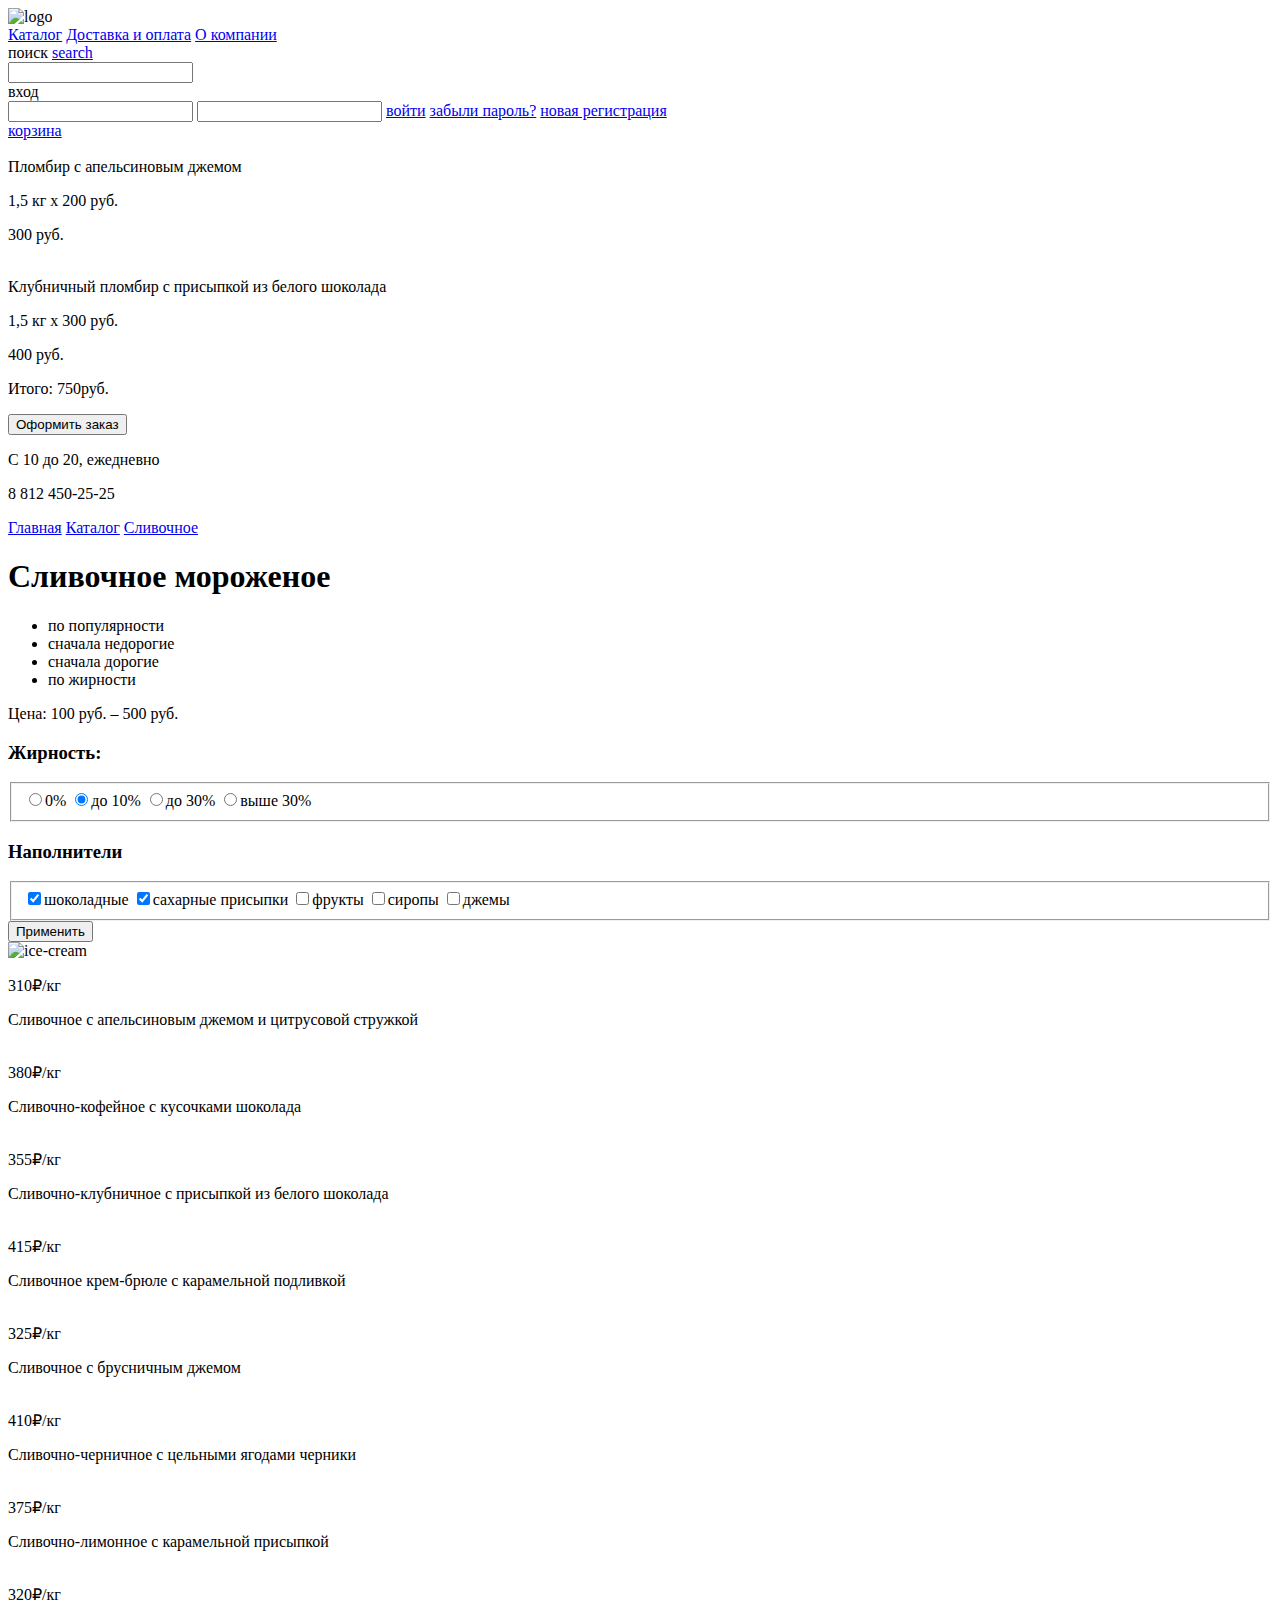
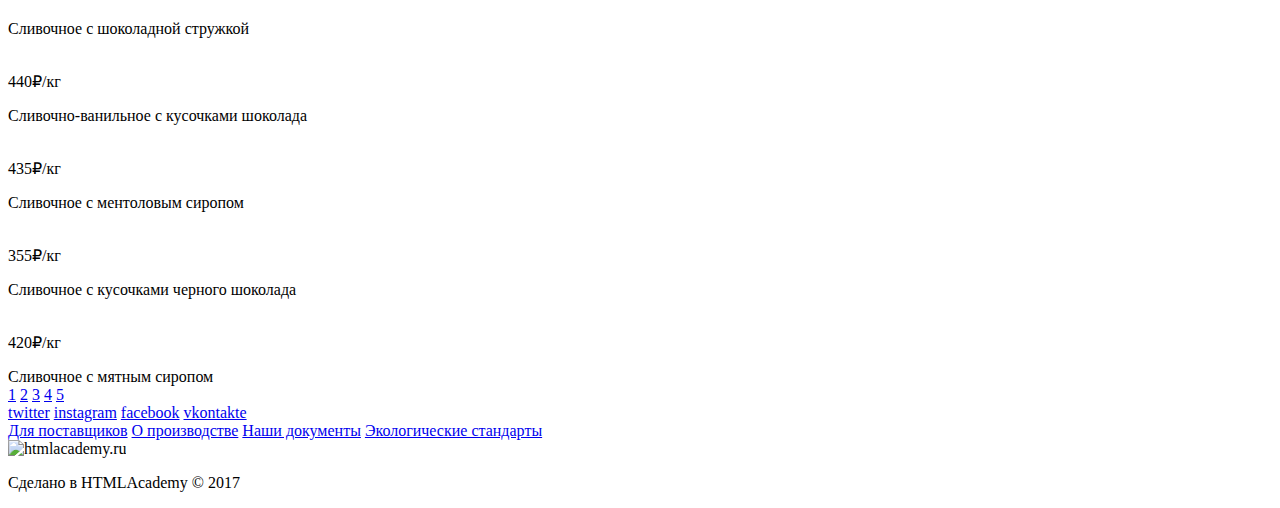
==== catalog.html @ 6ef9669c "исправление ошибок" ====
<!DOCTYPE html>
<html lang="ru">
  <head>
    <meta charset="utf-8">
    <title>HTML Academy: Глейси</title>
  </head>
  <body>
		<header class="main-header">
			<div class="header-container">
				<div class="logo">
					<img src="" alt="logo">
				</div>
				<div class="main-menu">
					<a href="#" class="active">Каталог</a>
					<a href="#">Доставка и оплата</a>
					<a href="#">О компании</a>
				</div>
				<div class="user-block">
					<div class="search">поиск
						<a href="#" class="search-link">search</a>
						<div class="search-block">
							<input type="text">
						</div>
					</div>
					<div class="log-in">вход</div>
						<div class="popup-block is-hidden">
							<input type="text">
							<input type="text">
							<a href="#">войти</a>
							<a href="#">забыли пароль?</a>
							<a href="#">новая регистрация</a>
						</div>
					<div class="basket">
						<a href="#" class="buy">корзина</a>
					</div>
					<div class="inner-popap-basket is-hidden">
						<div class="popap-container">
							<div class="inner-popap-item">
								<img src="" alt="">
								<div class="inner-popap-description">Пломбир с апельсиновым джемом</p>
								<div class="inner-netto">1,5 кг х 200 руб.</p>
								<p class="price">300 руб.</p>
							</div>
							<div class="inner-popap-item">
								<img src="" alt="">
								<div class="inner-popap-description">Клубничный пломбир с присыпкой из белого шоколада</p>
								<div class="inner-netto">1,5 кг х 300 руб.</p>
								<p class="price">400 руб.</p>
							</div>
							<p class="in-order">Итого: 750руб.</p>
							<button class="inner-popap-button">Оформить заказ</button>
						</div>
					</div>
				</div>
				<div class="header-information">
					<p class="time">С 10 до 20, ежедневно</p>
					<p class="telephone">8 812 450-25-25</p>
				</div>
			</div>
		</header>
		<main class="inner-container">
			<div class="inner-breadcrumbs">
				<a href="#">Главная</a>
				<a href="#">Каталог</a>
				<a href="#">Сливочное</a>
			</div>
			<div class="inner-sorting-block">
				<h1 class="inner-sorting-title">Сливочное мороженое</h1>
				<div class="sorting-block">
					<div class="sorting">
						<ul class="popular is-hidden">
							<li>по популярности</li>
							<li>сначала недорогие</li>
							<li>сначала дорогие</li>
							<li>по жирности</li>
						</ul>
					</div>
				</div>
				<div class="inner-range-filter">
					<p class="range-filter-text">Цена: 100 руб. – 500 руб.</p>
					<div class="range-filter">
						<div class="range-controls">
							<div class="scale"><div style="width:70%" class="bar"></div></div>
							<div class="toggle min-toggle"></div>
							<div class="toggle max-toggle"></div>
						</div>
					</div>
				</div>
				<div class="fat-content">
					<h3 class="fat-content-text">Жирность:</h3>
					<div class="radio-buttons-container">
						<fieldset class="fat-content-grid">
							<label for="percent"></label>
							<input type="radio" id="percent"class="0-percent">0%
							<label for="percent"></label>
							<input type="radio" id="percent" class="10-percent" checked>до 10%
							<label for="percent"></label>
							<input type="radio" id="percent" class="30-persent">до 30%
							<label for="percent"></label>
							<input type="radio" id="percent" class="more-30-percent">выше 30%
						</fieldset>
					</div>
				<div class="stuffing-block">
					<h3 class="stuffing-title">Наполнители</h3>
					<fieldset class="stuffing-block-field">
						<label class="checkbox-on-field">
						<input type="checkbox" checked><span>шоколадные</span>	
						</label>
						<label class="checkbox-on-field">
						<input type="checkbox" checked><span>сахарные присыпки</span>	
						</label>
						<label class="checkbox-field">
						<input type="checkbox"><span>фрукты</span>
						</label>
						<label class="checkbox-field">
						<input type="checkbox"><span>сиропы</span>
						</label>
						<label class="checkbox-field">
						<input type="checkbox"><span>джемы</span>	
						</label>	
					</fieldset>
				</div>
				<button type="submit" class="apply">Применить</button>
			</div>
			<div class="goods-container">
				<section class="goods-item">
					<img src="" alt="ice-cream">
					<p class="goods-item-price">310₽/кг</p>
					<div class="goods-item-text">Сливочное с апельсиновым джемом и цитрусовой стружкой</div>
				</section>
				<section class="goods-item">
					<img src="" alt="">
					<p class="goods-item-price">380₽/кг</p>
					<div class="goods-item-text">Сливочно-кофейное с кусочками шоколада</div>
				</section>
				<section class="goods-item">
					<img src="" alt="">
					<p class="goods-item-price">355₽/кг</p>
					<div class="goods-item-text">Сливочно-клубничное с присыпкой из белого шоколада</div>
				</section>
				<section class="goods-item">
					<img src="" alt="">
					<p class="goods-item-price">415₽/кг</p>
					<div class="goods-item-text">Сливочное крем-брюле с карамельной подливкой</div>
				</section>
				<section class="goods-item">
					<img src="" alt="">
					<p class="goods-item-price">325₽/кг</p>
					<div class="goods-item-text">Сливочное с брусничным джемом</div>
				</section>
				<section class="goods-item">
					<img src="" alt="">
					<p class="goods-item-price">410₽/кг</p>
					<div class="goods-item-text">Сливочно-черничное с цельными ягодами черники </div>
				</section>
				<section class="goods-item">
					<img src="" alt="">
					<p class="goods-item-price">375₽/кг</p>
					<div class="goods-item-text">Сливочно-лимонное с карамельной присыпкой</div>
				</section>
				<section class="goods-item">
					<img src="" alt="">
					<p class="goods-item-price">320₽/кг</p>
					<div class="goods-item-text">Сливочное с шоколадной стружкой</div>
				</section>
				<section class="goods-item">
					<img src="" alt="">
					<p class="goods-item-price">440₽/кг</p>
					<div class="goods-item-text">Сливочно-ванильное с кусочками шоколада</div>
				</section>
				<section class="goods-item">
					<img src="" alt="">
					<p class="goods-item-price">435₽/кг</p>
					<div class="goods-item-text">Сливочноe с ментоловым сиропом</div>
				</section>
				<section class="goods-item">
					<img src="" alt="">
					<p class="goods-item-price">355₽/кг</p>
					<div class="goods-item-text">Сливочное с кусочками черного шоколада</div>
				</section>
				<section class="goods-item">
					<img src="" alt="">
					<p class="goods-item-price">420₽/кг</p>
					<div class="goods-item-text">Сливочное с мятным сиропом</div>
				</section>
			</div>
			<div class="paginator">
				<a href="#1" class="active">1</a>
            	<a href="#2">2</a>
            	<a href="#3">3</a>
            	<a href="#4">4</a>
            	<a href="#5">5</a>
            </div>
		</inner-main>
		<footer class="footer">
			<div class="footer-container">
				<div class="footer-social">
					<a href="#" class="social-btn">twitter</a>
					<a href="#" class="social-btn">instagram</a>
					<a href="#" class="social-btn">facebook</a>
					<a href="#" class="social-btn">vkontakte</a>
				</div>
				<div class="footer-menu">
					<a href="#">Для поставщиков</a>
					<a href="#">О производстве</a>
					<a href="#">Наши документы</a>
					<a href="#">Экологические стандарты</a>
				</div>
				<div class="footer-made-in">
					<img src="" alt="htmlacademy.ru">
					<p class="made-in-description">Сделано в HTMLAcademy © 2017</p>
				</div>
			</div>
		</footer>
  </body>
</html>
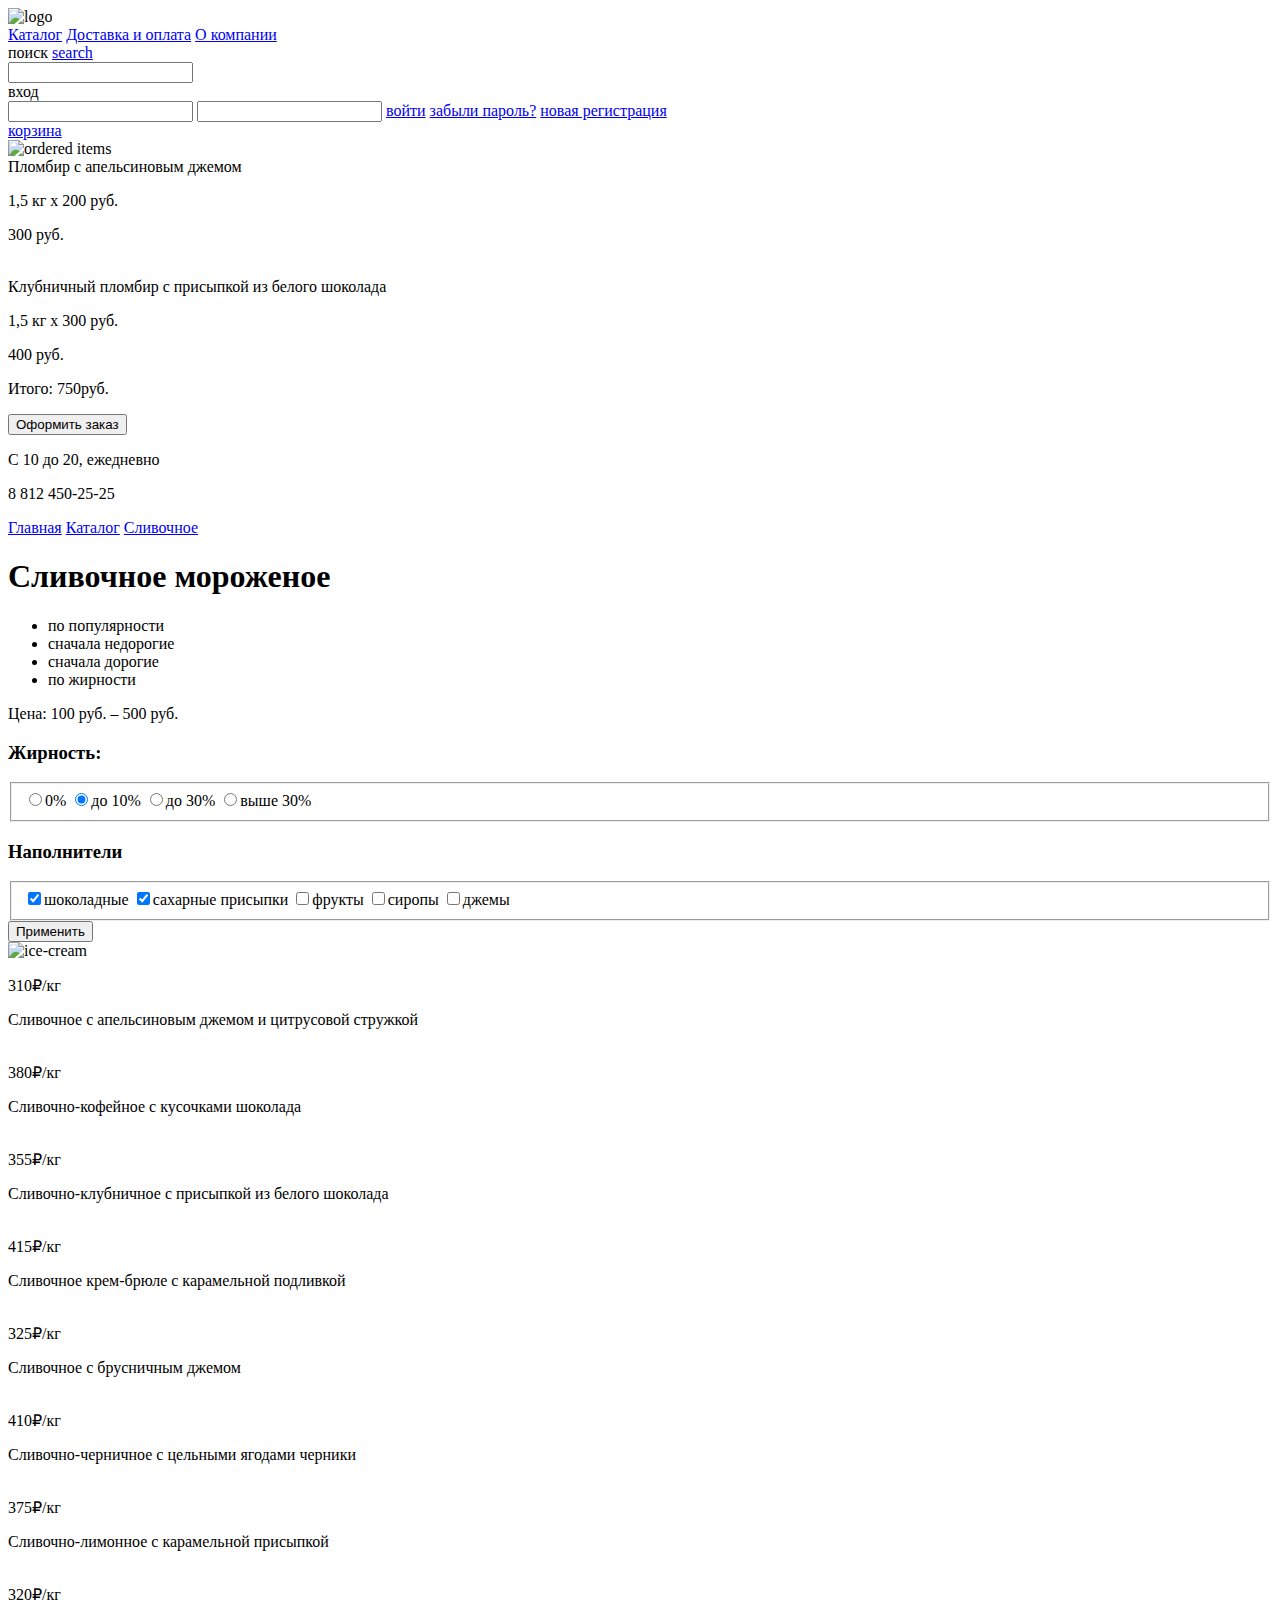
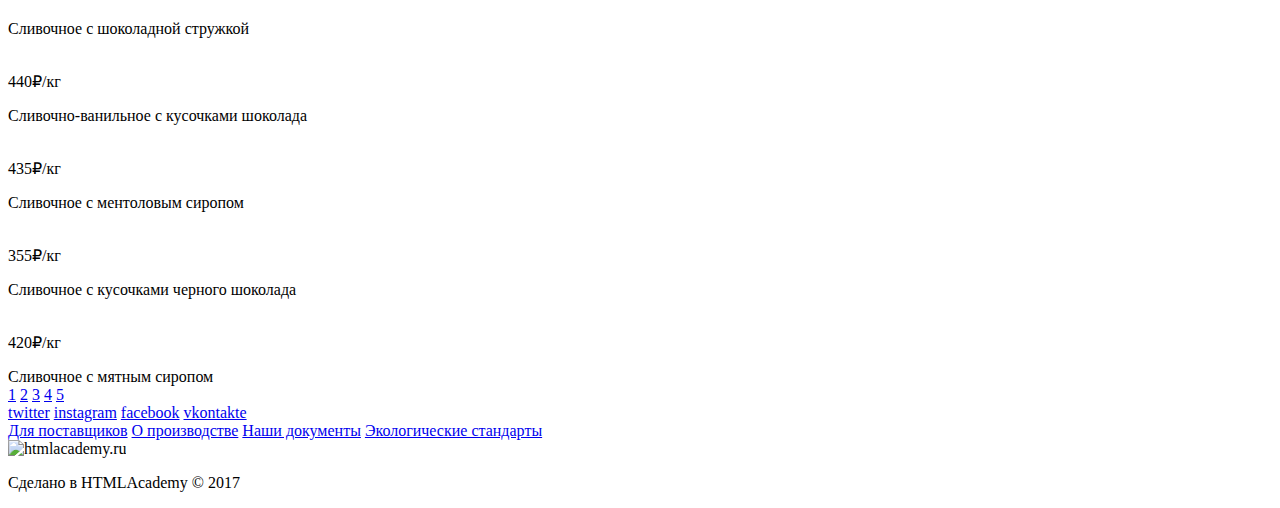
==== commit ebd408df: "внесение поправок" ====
--- a/catalog.html
+++ b/catalog.html
@@ -36,7 +36,7 @@
 					<div class="inner-popap-basket is-hidden">
 						<div class="popap-container">
 							<div class="inner-popap-item">
-								<img src="" alt="">
+								<img src="#" alt="ordered items">
 								<div class="inner-popap-description">Пломбир с апельсиновым джемом</p>
 								<div class="inner-netto">1,5 кг х 200 руб.</p>
 								<p class="price">300 руб.</p>
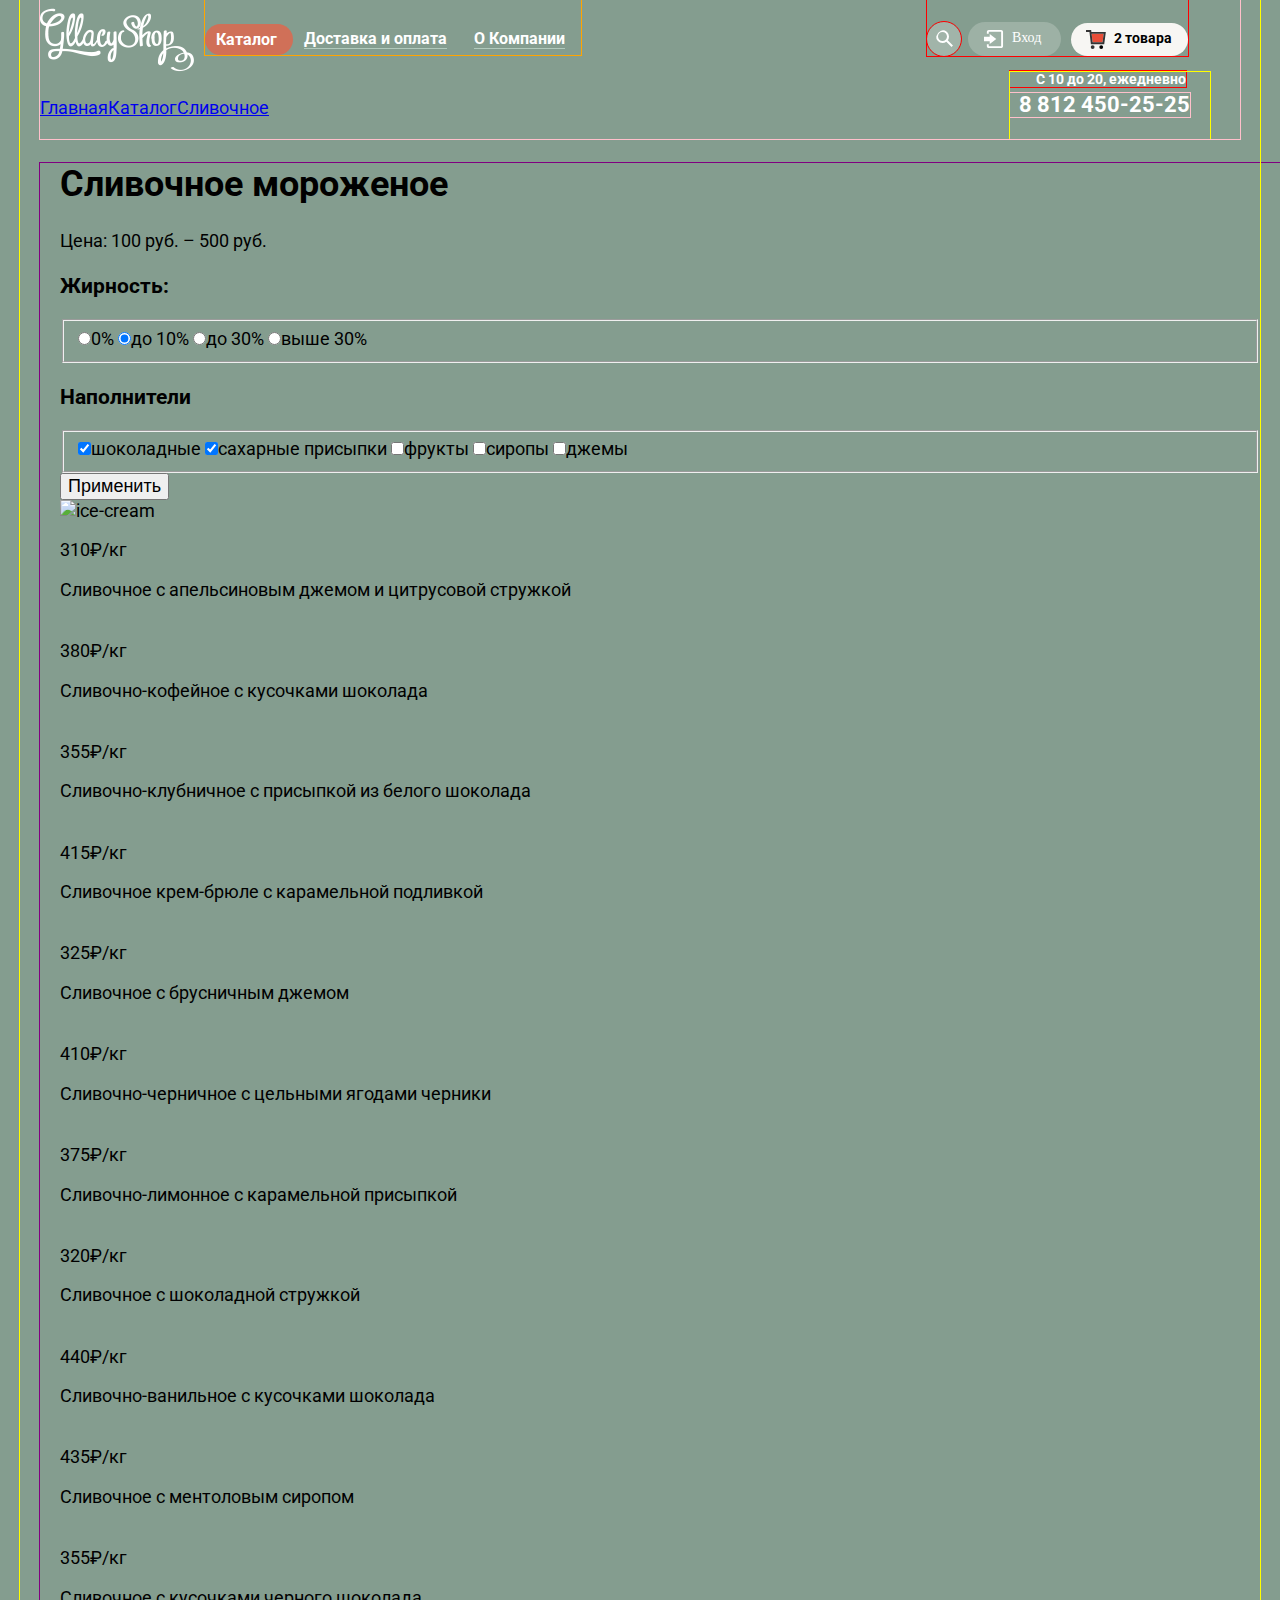
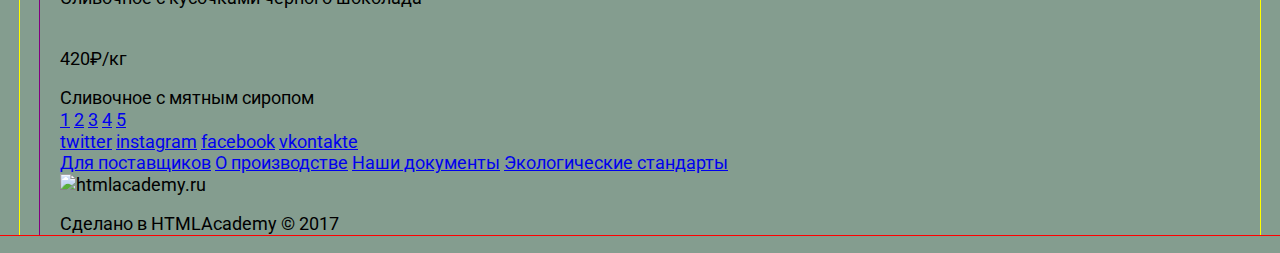
==== commit f8fa2362: "хедер внутренней страницы" ====
--- a/catalog.html
+++ b/catalog.html
@@ -1,216 +1,240 @@
 <!DOCTYPE html>
 <html lang="ru">
-  <head>
-    <meta charset="utf-8">
-    <title>HTML Academy: Глейси</title>
-  </head>
-  <body>
-		<header class="main-header">
-			<div class="header-container">
-				<div class="logo">
-					<img src="" alt="logo">
+	<head>
+		<meta charset="utf-8">
+		<title>HTML Academy: Глейси</title>
+		<link href="https://fonts.googleapis.com/css?family=Roboto:400,500,700" rel="stylesheet">
+		<link href="css/normalize.css" rel="stylesheet">
+		<link href="css/style.css" rel="stylesheet">
+	</head>
+	<body class="inner-body">
+		<div class="inner-content-wrapper clearfix">
+			<header class="inner-header clearfix">
+				<div class="header-wrapper">
+					<a class="inner-logo">
+						<img src="img/logo.png" alt="logo">
+					</a>
+					<div class="inner-menu">
+						<a href="#" class="active">Каталог</a>
+						<a href="#"><span>Доставка и оплата</span></a>
+						<a href="#"><span>О Компании</span></a>
+					</div>
+					<div class="inner-user-block">
+						<div class="inner-user-container">
+							<div class="inner-search">Поиск
+								<a href="#" class="inner-search-link">search
+									<svg>
+										<path d="M16.958 15.527L11.75 10.32A6.455 6.455 0 0 0 13 6.5 6.5 6.5 0 1 0 6.5 13a6.465 6.465 0 0 0 3.839-1.263l5.205 5.204 1.414-1.414zM6.5 11C4.019 11 2 8.981 2 6.5S4.019 2 6.5 2 11 4.019 11 6.5 8.981 11 6.5 11z"/>
+									</svg>
+								</a>
+								<div class="inner-search-block is-hidden">
+									<input type="text">
+								</div>
+							</div>
+							<div class="log-in">
+								<svg xmlns="http://www.w3.org/2000/svg" xmlns:xlink="http://www.w3.org/1999/xlink" width="21" height="19" viewBox="0 0 21 19"><g ><path d="M6 14.875L12.917 9.5 6 4.125v2.917H-.042v4.917H6z"/><path d="M18 0H5C3.9 0 3 .9 3 2v2h2V2h13v15H5v-2H3v2c0 1.1.9 2 2 2h13c1.1 0 2-.9 2-2V2c0-1.1-.9-2-2-2z"/></g></svg>
+								<span>Вход</span>
+							</div>
+							<div class="popup-block is-hidden">
+								<input type="text">
+								<input type="text">
+								<a href="#">Войти</a>
+								<a href="#">Забыли пароль?</a>
+								<a href="#">Новая регистрация</a>
+							</div>
+							<div class="inner-basket">
+								<a href="#" class="buy">
+									<svg xmlns="http://www.w3.org/2000/svg" width="21" height="20" viewBox="0 0 21 20"><path fill="#E84D37" d="M5.888 4.031L6.922 13h10.45l1.176-8.969z"/><circle fill="#343434" cx="6.984" cy="18" r="2"/><circle cx="15.984" cy="18" r="2"/><path fill="#343434" d="M5.657 2.031L5.422 0H0v2h3.64l1.5 13h13.988l1.699-12.969H5.657zM17.372 13H6.922L5.888 4.031h12.66L17.372 13z"/>
+									</svg>
+									<span>2 товара</span>
+								</a>
+								<div class="inner-popap-basket is-hidden">
+									<div class="popap-container">
+										<div class="inner-popap-item">
+											<img src="img/popup-ice-cream-1.png" width="33" height="33" alt="">
+											<p class="inner-popap-description">Пломбир с апельсиновым джемом</p>
+											<p class="inner-netto">1,5 кг х</p>
+											<p class="inner-price">200 руб.</p>
+											<p class="price">300 руб.</p>
+										</div>
+										<div class="inner-popap-item">
+											<img src="img/popup-ice-cream-2.png" width="33" height="33" alt="">
+											<p class="inner-popap-description">Клубничный пломбир с присыпкой из белого шоколада</p>
+											<p class="inner-netto">1,5 кг х</p>
+											<p class="inner-price">300 руб.</p>
+											<p class="price">400 руб.</p>
+										</div>
+										<div class="results-container">
+											<p class="in-order">Итого: 750руб.</p>
+											<button class="inner-popap-button">Оформить заказ</button>
+										</div>
+									</div>	
+								</div>
+							</div>
+						</div>
+					</div>
+				</div>	
+				<div class="breadcrumbs-container">
+					<div class="inner-breadcrumbs">
+						<a href="#">Главная</a>
+						<a href="#">Каталог</a>
+						<a href="#">Сливочное</a>
+					</div>
+					<div class="header-information">
+                        <p class="time">С 10 до 20, ежедневно</p>
+                        <p class="telephone">8 812 450-25-25</p>
+                    </div>
+				</div>	
+			</header>
+			<main class="inner-container">
+				<div class="inner-sorting-block">
+					<h1 class="inner-sorting-title">Сливочное мороженое</h1>
+					<div class="sorting-block">
+						<div class="sorting">
+							<ul class="popular is-hidden">
+								<li>по популярности</li>
+								<li>сначала недорогие</li>
+								<li>сначала дорогие</li>
+								<li>по жирности</li>
+							</ul>
+						</div>
+					</div>
+					<div class="inner-range-filter">
+						<p class="range-filter-text">Цена: 100 руб. – 500 руб.</p>
+						<div class="range-filter">
+							<div class="range-controls">
+								<div class="scale"><div style="width:70%" class="bar"></div></div>
+								<div class="toggle min-toggle"></div>
+								<div class="toggle max-toggle"></div>
+							</div>
+						</div>
+					</div>
+					<div class="fat-content">
+						<h3 class="fat-content-text">Жирность:</h3>
+						<div class="radio-buttons-container">
+							<fieldset class="fat-content-grid">
+								<label for="percent"></label>
+								<input type="radio" id="percent"class="0-percent">0%
+								<label for="percent"></label>
+								<input type="radio" id="percent" class="10-percent" checked>до 10%
+								<label for="percent"></label>
+								<input type="radio" id="percent" class="30-persent">до 30%
+								<label for="percent"></label>
+								<input type="radio" id="percent" class="more-30-percent">выше 30%
+							</fieldset>
+						</div>
+					<div class="stuffing-block">
+						<h3 class="stuffing-title">Наполнители</h3>
+						<fieldset class="stuffing-block-field">
+							<label class="checkbox-on-field">
+							<input type="checkbox" checked><span>шоколадные</span>	
+							</label>
+							<label class="checkbox-on-field">
+							<input type="checkbox" checked><span>сахарные присыпки</span>	
+							</label>
+							<label class="checkbox-field">
+							<input type="checkbox"><span>фрукты</span>
+							</label>
+							<label class="checkbox-field">
+							<input type="checkbox"><span>сиропы</span>
+							</label>
+							<label class="checkbox-field">
+							<input type="checkbox"><span>джемы</span>	
+							</label>	
+						</fieldset>
+					</div>
+					<button type="submit" class="apply">Применить</button>
 				</div>
-				<div class="main-menu">
-					<a href="#" class="active">Каталог</a>
-					<a href="#">Доставка и оплата</a>
-					<a href="#">О компании</a>
+				<div class="goods-container">
+					<section class="goods-item">
+						<img src="" alt="ice-cream">
+						<p class="goods-item-price">310₽/кг</p>
+						<div class="goods-item-text">Сливочное с апельсиновым джемом и цитрусовой стружкой</div>
+					</section>
+					<section class="goods-item">
+						<img src="" alt="">
+						<p class="goods-item-price">380₽/кг</p>
+						<div class="goods-item-text">Сливочно-кофейное с кусочками шоколада</div>
+					</section>
+					<section class="goods-item">
+						<img src="" alt="">
+						<p class="goods-item-price">355₽/кг</p>
+						<div class="goods-item-text">Сливочно-клубничное с присыпкой из белого шоколада</div>
+					</section>
+					<section class="goods-item">
+						<img src="" alt="">
+						<p class="goods-item-price">415₽/кг</p>
+						<div class="goods-item-text">Сливочное крем-брюле с карамельной подливкой</div>
+					</section>
+					<section class="goods-item">
+						<img src="" alt="">
+						<p class="goods-item-price">325₽/кг</p>
+						<div class="goods-item-text">Сливочное с брусничным джемом</div>
+					</section>
+					<section class="goods-item">
+						<img src="" alt="">
+						<p class="goods-item-price">410₽/кг</p>
+						<div class="goods-item-text">Сливочно-черничное с цельными ягодами черники </div>
+					</section>
+					<section class="goods-item">
+						<img src="" alt="">
+						<p class="goods-item-price">375₽/кг</p>
+						<div class="goods-item-text">Сливочно-лимонное с карамельной присыпкой</div>
+					</section>
+					<section class="goods-item">
+						<img src="" alt="">
+						<p class="goods-item-price">320₽/кг</p>
+						<div class="goods-item-text">Сливочное с шоколадной стружкой</div>
+					</section>
+					<section class="goods-item">
+						<img src="" alt="">
+						<p class="goods-item-price">440₽/кг</p>
+						<div class="goods-item-text">Сливочно-ванильное с кусочками шоколада</div>
+					</section>
+					<section class="goods-item">
+						<img src="" alt="">
+						<p class="goods-item-price">435₽/кг</p>
+						<div class="goods-item-text">Сливочноe с ментоловым сиропом</div>
+					</section>
+					<section class="goods-item">
+						<img src="" alt="">
+						<p class="goods-item-price">355₽/кг</p>
+						<div class="goods-item-text">Сливочное с кусочками черного шоколада</div>
+					</section>
+					<section class="goods-item">
+						<img src="" alt="">
+						<p class="goods-item-price">420₽/кг</p>
+						<div class="goods-item-text">Сливочное с мятным сиропом</div>
+					</section>
 				</div>
-				<div class="user-block">
-					<div class="search">поиск
-						<a href="#" class="search-link">search</a>
-						<div class="search-block">
-							<input type="text">
-						</div>
-					</div>
-					<div class="log-in">вход</div>
-						<div class="popup-block is-hidden">
-							<input type="text">
-							<input type="text">
-							<a href="#">войти</a>
-							<a href="#">забыли пароль?</a>
-							<a href="#">новая регистрация</a>
-						</div>
-					<div class="basket">
-						<a href="#" class="buy">корзина</a>
-					</div>
-					<div class="inner-popap-basket is-hidden">
-						<div class="popap-container">
-							<div class="inner-popap-item">
-								<img src="#" alt="ordered items">
-								<div class="inner-popap-description">Пломбир с апельсиновым джемом</p>
-								<div class="inner-netto">1,5 кг х 200 руб.</p>
-								<p class="price">300 руб.</p>
-							</div>
-							<div class="inner-popap-item">
-								<img src="" alt="">
-								<div class="inner-popap-description">Клубничный пломбир с присыпкой из белого шоколада</p>
-								<div class="inner-netto">1,5 кг х 300 руб.</p>
-								<p class="price">400 руб.</p>
-							</div>
-							<p class="in-order">Итого: 750руб.</p>
-							<button class="inner-popap-button">Оформить заказ</button>
-						</div>
+				<div class="paginator">
+					<a href="#1" class="active">1</a>
+        	   		<a href="#2">2</a>
+       		    	<a href="#3">3</a>
+       		    	<a href="#4">4</a>
+       		    	<a href="#5">5</a>
+       		    </div>
+			</inner-main>
+			<footer class="footer">
+				<div class="footer-container">
+					<div class="footer-social">
+						<a href="#" class="social-btn">twitter</a>
+						<a href="#" class="social-btn">instagram</a>
+						<a href="#" class="social-btn">facebook</a>
+						<a href="#" class="social-btn">vkontakte</a>
+					</div>
+					<div class="footer-menu">
+						<a href="#">Для поставщиков</a>
+						<a href="#">О производстве</a>
+						<a href="#">Наши документы</a>
+						<a href="#">Экологические стандарты</a>
+					</div>
+					<div class="footer-made-in">
+						<img src="" alt="htmlacademy.ru">
+						<p class="made-in-description">Сделано в HTMLAcademy © 2017</p>
 					</div>
 				</div>
-				<div class="header-information">
-					<p class="time">С 10 до 20, ежедневно</p>
-					<p class="telephone">8 812 450-25-25</p>
-				</div>
-			</div>
-		</header>
-		<main class="inner-container">
-			<div class="inner-breadcrumbs">
-				<a href="#">Главная</a>
-				<a href="#">Каталог</a>
-				<a href="#">Сливочное</a>
-			</div>
-			<div class="inner-sorting-block">
-				<h1 class="inner-sorting-title">Сливочное мороженое</h1>
-				<div class="sorting-block">
-					<div class="sorting">
-						<ul class="popular is-hidden">
-							<li>по популярности</li>
-							<li>сначала недорогие</li>
-							<li>сначала дорогие</li>
-							<li>по жирности</li>
-						</ul>
-					</div>
-				</div>
-				<div class="inner-range-filter">
-					<p class="range-filter-text">Цена: 100 руб. – 500 руб.</p>
-					<div class="range-filter">
-						<div class="range-controls">
-							<div class="scale"><div style="width:70%" class="bar"></div></div>
-							<div class="toggle min-toggle"></div>
-							<div class="toggle max-toggle"></div>
-						</div>
-					</div>
-				</div>
-				<div class="fat-content">
-					<h3 class="fat-content-text">Жирность:</h3>
-					<div class="radio-buttons-container">
-						<fieldset class="fat-content-grid">
-							<label for="percent"></label>
-							<input type="radio" id="percent"class="0-percent">0%
-							<label for="percent"></label>
-							<input type="radio" id="percent" class="10-percent" checked>до 10%
-							<label for="percent"></label>
-							<input type="radio" id="percent" class="30-persent">до 30%
-							<label for="percent"></label>
-							<input type="radio" id="percent" class="more-30-percent">выше 30%
-						</fieldset>
-					</div>
-				<div class="stuffing-block">
-					<h3 class="stuffing-title">Наполнители</h3>
-					<fieldset class="stuffing-block-field">
-						<label class="checkbox-on-field">
-						<input type="checkbox" checked><span>шоколадные</span>	
-						</label>
-						<label class="checkbox-on-field">
-						<input type="checkbox" checked><span>сахарные присыпки</span>	
-						</label>
-						<label class="checkbox-field">
-						<input type="checkbox"><span>фрукты</span>
-						</label>
-						<label class="checkbox-field">
-						<input type="checkbox"><span>сиропы</span>
-						</label>
-						<label class="checkbox-field">
-						<input type="checkbox"><span>джемы</span>	
-						</label>	
-					</fieldset>
-				</div>
-				<button type="submit" class="apply">Применить</button>
-			</div>
-			<div class="goods-container">
-				<section class="goods-item">
-					<img src="" alt="ice-cream">
-					<p class="goods-item-price">310₽/кг</p>
-					<div class="goods-item-text">Сливочное с апельсиновым джемом и цитрусовой стружкой</div>
-				</section>
-				<section class="goods-item">
-					<img src="" alt="">
-					<p class="goods-item-price">380₽/кг</p>
-					<div class="goods-item-text">Сливочно-кофейное с кусочками шоколада</div>
-				</section>
-				<section class="goods-item">
-					<img src="" alt="">
-					<p class="goods-item-price">355₽/кг</p>
-					<div class="goods-item-text">Сливочно-клубничное с присыпкой из белого шоколада</div>
-				</section>
-				<section class="goods-item">
-					<img src="" alt="">
-					<p class="goods-item-price">415₽/кг</p>
-					<div class="goods-item-text">Сливочное крем-брюле с карамельной подливкой</div>
-				</section>
-				<section class="goods-item">
-					<img src="" alt="">
-					<p class="goods-item-price">325₽/кг</p>
-					<div class="goods-item-text">Сливочное с брусничным джемом</div>
-				</section>
-				<section class="goods-item">
-					<img src="" alt="">
-					<p class="goods-item-price">410₽/кг</p>
-					<div class="goods-item-text">Сливочно-черничное с цельными ягодами черники </div>
-				</section>
-				<section class="goods-item">
-					<img src="" alt="">
-					<p class="goods-item-price">375₽/кг</p>
-					<div class="goods-item-text">Сливочно-лимонное с карамельной присыпкой</div>
-				</section>
-				<section class="goods-item">
-					<img src="" alt="">
-					<p class="goods-item-price">320₽/кг</p>
-					<div class="goods-item-text">Сливочное с шоколадной стружкой</div>
-				</section>
-				<section class="goods-item">
-					<img src="" alt="">
-					<p class="goods-item-price">440₽/кг</p>
-					<div class="goods-item-text">Сливочно-ванильное с кусочками шоколада</div>
-				</section>
-				<section class="goods-item">
-					<img src="" alt="">
-					<p class="goods-item-price">435₽/кг</p>
-					<div class="goods-item-text">Сливочноe с ментоловым сиропом</div>
-				</section>
-				<section class="goods-item">
-					<img src="" alt="">
-					<p class="goods-item-price">355₽/кг</p>
-					<div class="goods-item-text">Сливочное с кусочками черного шоколада</div>
-				</section>
-				<section class="goods-item">
-					<img src="" alt="">
-					<p class="goods-item-price">420₽/кг</p>
-					<div class="goods-item-text">Сливочное с мятным сиропом</div>
-				</section>
-			</div>
-			<div class="paginator">
-				<a href="#1" class="active">1</a>
-            	<a href="#2">2</a>
-            	<a href="#3">3</a>
-            	<a href="#4">4</a>
-            	<a href="#5">5</a>
-            </div>
-		</inner-main>
-		<footer class="footer">
-			<div class="footer-container">
-				<div class="footer-social">
-					<a href="#" class="social-btn">twitter</a>
-					<a href="#" class="social-btn">instagram</a>
-					<a href="#" class="social-btn">facebook</a>
-					<a href="#" class="social-btn">vkontakte</a>
-				</div>
-				<div class="footer-menu">
-					<a href="#">Для поставщиков</a>
-					<a href="#">О производстве</a>
-					<a href="#">Наши документы</a>
-					<a href="#">Экологические стандарты</a>
-				</div>
-				<div class="footer-made-in">
-					<img src="" alt="htmlacademy.ru">
-					<p class="made-in-description">Сделано в HTMLAcademy © 2017</p>
-				</div>
-			</div>
-		</footer>
-  </body>
+			</footer>
+		</div>
+	</body>
 </html>		--- a/css/style.css
+++ b/css/style.css
@@ -0,0 +1,1489 @@
+html, body {
+    margin: 0;
+    padding: 0;
+}
+
+html {
+    width: auto;
+    height: auto;   
+    
+}
+
+body {
+    width: auto;
+    margin: 0 auto;
+    height: auto;
+    font-family: "Roboto", "Arial", sans-serif;
+    font-style: normal;
+    font-size: 18px;
+    line-height: 1.2;
+    color: #000;
+}
+
+body > input[type="radio"]{
+    display: none;
+}
+
+.site-wrapper {
+    width: auto;
+    margin: 0 auto;
+    outline: red solid thin;
+    background-color: #849d8f;
+    background-repeat: no-repeat;
+    background-position: 33% -1px;
+    transition: background-image 0.5s ease, background-color 0.5s ease;
+}
+
+.site-wrapper::before,
+.site-wrapper::after {
+    content: "";
+    visibility: hidden;
+}
+
+.site-wrapper::before {
+    background-image: url("../img/slide-2.jpg;");
+}
+
+.site-wrapper::after {
+    background-image: url("../img/slide-3.jpg");
+}
+
+.content-wrapper {
+    width: 1200px;
+    margin: 0 auto;
+    padding: 0 20px;
+
+}
+/*Начало стилей слайдера*/
+.slider {
+    position: relative;
+    padding-top: 257px;
+    line-height: 1.1;
+    text-align: center;
+    color: #fff;
+}
+
+.slide-title {
+    width: 700px;
+    margin: 0 auto;
+    margin-bottom: 27px;
+    font-weight: 700;
+    font-size: 58px;
+}
+
+.slide-btn {
+    display: inline-block;
+    padding: 10px 43px;
+    margin-right: 43px;
+    font-weight: 600;
+    font-size: 31px;
+    line-height: 41px;
+    vertical-align: top;
+    color: #fff;
+    text-decoration: none;
+    text-shadow: 0 2px 5px rgba(160, 32, 11, .76);
+    background: #f26843;
+    background: -moz-linear-gradient(top, #f26843 0%, #e74a35 100%);
+    background: -webkit-linear-gradient(top, #f26843 0%, #e74a35 100%);
+    background: linear-gradient(to bottom, #f26843 0%, #e74a35 100%);
+    border-radius: 100px;
+    box-shadow: 0 2px 2px rgba(172, 16, 0, 0.64);   
+}
+
+.slide-btn:hover {
+    background: -moz-linear-gradient(top, #f58669 0%, #ec6f5e 100%);
+    background: -webkit-linear-gradient(top, #f58669 0%, #ec6f5e 100%);
+    background: linear-gradient(to bottom, #f58669 0%, #ec6f5e 100%);
+    box-shadow: 0 2px 2px rgba(172, 16, 0, 1);
+}
+
+.slide-btn:active {
+    background: -moz-linear-gradient(top, #d84732 0%, #e1613e 100%);
+    background: -webkit-linear-gradient(top, #d84732 0%, #e1613e 100%);
+    background: linear-gradient(to bottom, #d84732 0%, #e1613e 100%);
+    box-shadow: inset 0 2px 2px rgba(172, 16, 0, 1);
+}
+
+.slider-controls {
+    position: absolute;
+    bottom: 18px;
+    left: 4;
+    z-index: 20;
+    font-size: 0;
+}
+
+.slider-controls label {
+    display: inline-block;
+    width: 17px;
+    height: 17px;
+    margin-right: 8px;
+    background-color: transparent;
+    border: 2px solid #fff;
+    vertical-align: top;
+    border-radius: 50%;
+    cursor: pointer;
+}
+
+.slide {
+    display: none;
+}
+
+#btn-1:checked ~ .site-wrapper #slide1,
+#btn-2:checked ~ .site-wrapper #slide2,
+#btn-3:checked ~ .site-wrapper #slide3 {
+    display: block;
+}
+
+#btn-1:checked ~ .site-wrapper label[for="btn-1"],
+#btn-2:checked ~ .site-wrapper label[for="btn-2"],
+#btn-3:checked ~ .site-wrapper label[for="btn-3"]{
+    background-color: #fff;
+}
+
+#btn-1:hover ~ .site-wrapper label[for="btn-1"],
+#btn-2:hover ~ .site-wrapper label[for="btn-2"],
+#btn-3:hover ~ .site-wrapper label[for="btn-3"]{
+    background-color: rgba(255, 255, 255, 0.3);
+}
+
+#btn-1:checked ~ .site-wrapper {
+    background-color: #849d8f;
+    background-image: url("../img/slide-1.jpg");
+}
+
+#btn-2:checked ~ .site-wrapper {
+    background-color: #8996a6;
+    background-image: url("../img/slide-2.jpg");
+}
+
+#btn-3:checked ~ .site-wrapper {
+    background-color: #9d8b84;
+    background-image: url("../img/slide-3.jpg");
+}
+
+/*Окончание стилей слайдера */
+
+/*Начало стилей внутренней страницы*/
+.inner-body {
+
+    font-family: "Roboto", "Arial", sans-serif;
+    font-style: normal;
+    font-size: 18px;
+    line-height: 1.2;
+    color: #000;
+    outline: red solid thin;
+    background-color: #849d8f;
+}
+
+.inner-content-wrapper {
+    width: 1200px;
+    margin: 0 auto;
+    padding: 0 20px;
+    outline: yellow solid thin;
+}
+
+.inner-header {
+    display: flex;
+    flex-wrap: wrap;
+    outline: pink solid thin;
+}
+
+.inner-container {
+    width: 1200px;
+    margin: 0 auto;
+    padding: 0 20px;
+    outline: purple solid thin;
+}
+
+.inner-menu {
+    display: flex;
+    margin-left: 11px;
+    height: 55px;
+    justify-content: flex-start;
+    align-items: flex-end;
+    outline: orange solid thin;
+}
+
+.inner-menu a {
+    display: flex;
+    color: #fff;
+    text-decoration: none;
+    padding: 7px 16px 6px 11px;
+    font-weight: bold;
+    font-size: 16px;
+    line-height: 18px;
+}
+
+.inner-menu span {
+    border-bottom: 1px solid #B1C9BC;
+}
+
+.inner-menu > .active {
+    color: #fff;
+    background-color: #D07058;
+    border-radius: 20px;
+    border-bottom: none;
+}
+
+.inner-menu a:hover {
+    background-color: #F7F6F3;
+    color: #000;
+    border-radius: 20px;
+}
+
+.inner-menu a:hover .inner-menu span {
+   border-bottom: none;
+}
+
+.inner-menu a:active {
+    background-color: #F7F6F3;
+    color: #000;
+    border-radius: 20px;
+    padding: 7px 9px 6px 10px;
+    border-top: 2px solid #696969;
+}
+
+.inner-logo {
+    display: flex;
+    height: 72px;
+    align-items: flex-end;
+}
+
+.inner-user-block {
+    display: flex;
+    margin-left: 346px;
+    height: 56px;
+    
+}
+
+.inner-user-container {
+    display: flex;
+    align-items: flex-end;
+    outline: red solid thin;
+}
+
+.inner-search {
+    font-size: 0;
+}
+
+.inner-search-link {
+    font-size: 0;
+}
+
+.inner-search-link svg {
+    width: 23px;
+    height: 26px;
+    fill: #fff;
+    background-color: #A1B4A9;
+    padding: 8px 2px 0 9px;
+    border-radius: 50%;
+    outline: red solid thin;
+
+}
+
+.inner-search-link:hover svg {
+    background-color:#F8F7F4;
+    fill: #000000;
+} 
+
+.log-in {
+    display: flex;
+    margin-left: 7px;
+    padding-right: 20px;
+    border-radius: 18px;
+    background-color: #9DB1A5;
+    color: #fff;
+}
+
+.log-in span {
+    padding-left: 8px;
+    padding-top: 8px;
+    font-family: "Roboto Medium";
+    font-size: 14px;
+    line-height: 16px;
+
+}
+
+.log-in svg {
+    fill: #fff;
+    padding-left: 16px;
+    height: 34px;
+    width: 20px;
+}
+
+/*.log-in:hover {
+    position: relative;
+    background-color: #F8F7F4;
+    color: #000;
+    width: 50px;
+    padding: 6px 0px 8px 45px;
+   
+}
+
+.log-in:hover::before {
+    position: absolute;
+    content: "";
+    background-image: url("../img/spritesheet.png");
+    width: 21px;
+    height: 19px;
+    background-position: -263px -143px;
+}
+
+.popup-block {
+    display: none;
+}
+
+.popup-block {
+    position: absolute;
+    width: 270px;
+    border-radius: 5px;
+    background-color: #F8F7F4;
+    top: 36px;
+    right: 141px;
+    padding: 15px 0px 20px 6px;
+}
+
+.popup-block input {
+    display: block;
+    width: 208px;
+    border-radius: 5px;
+    border: 1px solid #D3D3D2;
+    margin-top: 6px;
+    margin-bottom: 20px;
+    margin-left: 12px;
+    padding: 11px 16px 14px 15px;
+}
+
+.popup-block .log-in-link {
+    float: left;
+    width: 52px;
+    padding: 11px 25px;
+    margin-left: 12px;
+    margin-top: 0;
+    text-align: center;
+    border-radius: 30px;
+    text-decoration: none;
+    font-size: 18px;
+    line-height: 24px;
+    color: #fff;
+    background-image: linear-gradient(#F16642, #E74C36);
+}
+
+.popup-block a {
+    float: left;
+    color: #000;
+    font-size: 14px;
+    margin: 4px 0px 1px 19px;
+}
+
+.log-in:hover ~ .popup-block {
+    display: block;
+}*/
+
+.inner-basket {
+    display: flex;
+    margin-left: 10px;
+    border-radius: 18px;
+    background-color: #F7F6F3;
+    
+}
+
+.inner-basket .buy {
+    display: flex;
+    text-decoration: none;
+    color: #000;
+    font-size: 14px;
+   
+}
+
+.buy svg {
+    padding-left: 15px;
+    height: 33px;
+    width: 20px;
+}
+
+.inner-basket span {
+    padding-left: 8px;
+    padding-top: 7px;
+    padding-right: 16px;
+    font-weight: bold;
+}
+
+.basket {
+    position: absolute;
+    content: "";
+    background-image: url("../img/spritesheet.png");
+    width: 21px;
+    height: 20px;
+    background-position: -15px -15px;
+    top: 5px;
+    left: 14px;
+}
+
+.inner-basket:hover .inner-popap-basket {
+    display: block;
+}
+
+.inner-popap-basket {
+    display: flex;
+    position: absolute;
+    top: 56px;
+    right: 122px;
+    border-radius: 5px;
+    width: 545px;
+    background-color: #F8F7F4;
+    margin-top: 5px;
+}
+
+.popap-container {
+    display: flex;
+    width: 100%;
+    flex-direction: column;
+    outline: blue solid thin;
+}
+
+.inner-popap-item {
+    display: flex;
+    outline: black solid thin;
+}
+
+.popap-container .inner-popap-item:nth-of-type(2){
+    margin-top: -7px;
+}
+
+.inner-popap-item img {
+    padding: 16px 9px 0px 43px;
+}
+
+.inner-popap-description {
+    position: relative;
+    width: 220px;
+    margin-top: 21px;
+    outline: red solid thin;
+}
+
+.inner-popap-description::before {
+    content: "";
+    position: absolute;
+    height: 1px;
+    width: 15px;
+    left: -69px;
+    top: 12px;
+    background-color: #000;
+    transform: rotate(45deg);
+}
+
+.inner-popap-description::after {
+    content: "";
+    position: absolute;
+    height: 1px;
+    width: 15px;
+    left: -70px;
+    top: 12px;
+    background-color: #000;
+    transform: rotate(-45deg);
+}
+
+.inner-popap-description,
+.inner-netto,
+.inner-price,
+.price {
+    font-size: 13px;
+    line-height: 16px;
+    font-family: "Roboto";
+    padding: 5px 5px 5px 5px;
+}
+
+.inner-popap-description span {
+    font-weight: bold;
+}
+
+.inner-netto {
+    margin-top: 20px;
+    margin-left: 15px;
+    font-weight: bold;
+}
+
+.inner-price {
+    margin-left: -5px;
+    margin-top: 21px;
+}
+
+.price {
+    margin-top: 20px;
+    margin-left: 20px;
+}
+
+.results-container {
+    display: flex;
+    flex-direction: column;
+    padding-bottom: 22px;
+    margin: 0 auto;
+    outline: brown solid thin;
+}
+
+.in-order {
+    font-size: 15px;
+    line-height: 18px;
+    font-weight: bold;
+    margin-left: auto;
+    margin-right: 2px;
+    margin-top: 13px;
+}
+
+.inner-popap-button {
+    padding: 9px 13px;
+    margin-left: 337px;
+    font-size: 18px;
+    line-height: 24px;
+    width: 173px;
+    color: #fff;
+    text-decoration: none;
+    background: #f26843;
+    background: -moz-linear-gradient(top, #f26843 0%, #e74a35 100%);
+    background: -webkit-linear-gradient(top, #f26843 0%, #e74a35 100%);
+    background: linear-gradient(to bottom, #f26843 0%, #e74a35 100%);
+    border-radius: 100px;
+    border: none;  
+}
+
+.inner-popap-button:hover {
+    background: -moz-linear-gradient(top, #f58669 0%, #ec6f5e 100%);
+    background: -webkit-linear-gradient(top, #f58669 0%, #ec6f5e 100%);
+    background: linear-gradient(to bottom, #f58669 0%, #ec6f5e 100%);
+    box-shadow: 0 2px 2px rgba(172, 16, 0, 1);
+}
+
+.inner-popap-button:active {
+    background: -moz-linear-gradient(top, #d84732 0%, #e1613e 100%);
+    background: -webkit-linear-gradient(top, #d84732 0%, #e1613e 100%);
+    background: linear-gradient(to bottom, #d84732 0%, #e1613e 100%);
+    box-shadow: inset 0 2px 2px rgba(172, 16, 0, 1);
+}
+
+
+
+
+.header-wrapper {
+    display: flex;
+}
+
+.breadcrumbs-container {
+    display: flex;
+    justify-content: space-between;
+}
+
+.inner-breadcrumbs {
+    display: flex;
+    margin-top: 25px;
+}
+.information-wrapper {
+    display: flex;
+    outline: green solid thin;
+}
+
+.header-information {
+    display: flex;
+    outline: yellow solid thin;
+    justify-content: flex-start;
+    flex-wrap: wrap;
+    width: 200px;
+    margin-left:741px;
+    margin-right: 30px;
+    color: #fff;
+}
+
+.header-information .time {
+    font-size: 14px;
+    line-height: 16px;
+    font-weight: bold;
+    margin-top: -1px;
+    padding: 0px 0px 0px 26px;
+    outline: red solid thin;
+
+}
+
+.header-information .telephone {
+    font-size: 22px;
+    line-height: 24px;
+    font-weight: bold;
+    margin-top: -8px;
+    outline: pink solid thin;
+    padding: 0px 0px 0px 9px;
+}
+
+.is-hidden {
+    display: none;
+}
+
+
+
+
+
+
+
+
+/*
+.logo {
+    float: left;
+    margin-top: 9px;
+}
+
+.main-menu {
+    float: left;
+    width: 490px;
+    margin-left: 10px;
+    margin-top: 28px;
+    vertical-align: top;
+}
+
+.is-hidden {
+    display: none;
+}
+
+.main-menu a {
+    position: relative;
+    display: inline;
+    color: #fff;
+    text-decoration: none;
+    padding: 7px 9px 6px 10px;
+    font-weight: bold;
+    font-size: 16px;
+    line-height: 18px;
+    border-radius: 20px;
+}
+
+.main-menu a:hover {
+    background-color: #F7F6F3;
+    color: #000;
+}
+
+.main-menu span {
+    border-bottom: 1px solid #B1C9BC;
+}
+
+.main-menu a:hover .main-menu span {/*почему селектор не работает?*/
+ /*   border-bottom: none;
+}
+
+.main-menu a:active {
+    background-color: #F7F6F3;
+    color: #000;
+    border-radius: 20px;
+    padding: 7px 9px 6px 10px;
+    border-top: 2px solid #696969;
+}
+
+.new {
+    display: none;
+    position: absolute;
+    list-style: none;
+    width: 143px;
+    padding: 0;
+    background-color: #F7F6F3;
+    color: #000;
+    margin-left: -8px;
+    margin-top: 12px;
+    border-radius: 5px;
+}
+
+.new li:first-child {
+    border-bottom: 1px solid #D1D0CE;
+    padding-top: 9px;
+    padding-bottom: 11px;
+    font-weight: bold;
+}
+.new li:last-child {
+    padding-bottom: 12px;
+}
+
+.new li {
+    display: block;
+    font-size: 14px;
+    padding: 9px 18px 7px 20px;
+}
+
+.new li:hover {
+    background-color: #FBDED8;
+    border-radius: 5px;
+
+}
+
+.new li:active {
+    background-color: #F6B5A5;
+}
+
+.new .active {
+    background-color: #D07058;
+    color: #fff;
+}
+
+.catalog:hover .new {
+    display: block;
+
+} 
+
+.user-block {
+    position: relative;
+    float: right;
+    width: 277px;
+    height: 60px;
+    margin-top: 23px;
+    margin-right: 37px;
+}
+
+.search {
+    float: left;
+    font-size: 0;
+}
+
+.search-link {
+    float: left;
+    font-size: 0;
+    width: 32px;
+    height: 32px;
+    background-color: #A1B5AA;
+    background-image: url("../img/spritesheet.png");
+    background-position: -306px -178px;
+    border-radius: 50%;
+}
+
+.search-link:hover {
+    width: 32px;
+    height: 32px;
+    background-color: #F8F7F4;
+    background-image: url("../img/spritesheet.png");
+    background-position: -354px -178px;
+} 
+
+.search-block {
+    display: none;
+}
+
+.search:hover ~ .search-block {
+    display: block;
+}
+
+.search-block {
+    position: absolute;
+    width: 326px;
+    height: 69px;
+    background-color: #F8F7F4;
+    top: 36px;
+    right: 244px;
+    border-radius: 5px;
+    padding: 15px 0px 0px 15px;
+}
+
+.search-block input {
+    width: 280px;
+    border-radius: 5px;
+    border: 1px solid #D3D3D2;
+    margin-top: 6px;
+    padding: 10px 16px 14px 13px;
+}
+
+.log-in {
+    position: relative;
+    float: left;
+    margin-left: 10px;
+    width: 50px;
+    border-radius: 18px;
+    padding: 6px 0px 8px 45px;
+    background-color: #9DB1A5;
+    color: #fff;
+}
+
+.log-in::before {
+    position: absolute;
+    content: "";
+    background-image: url("../img/icons/log-in.png");
+    width: 21px;
+    height: 19px;
+    top: 6px;
+    left: 16px;
+}
+
+.log-in:hover {
+    position: relative;
+    background-color: #F8F7F4;
+    color: #000;
+    width: 50px;
+    padding: 6px 0px 8px 45px;
+   
+}
+
+.log-in:hover::before {
+    position: absolute;
+    content: "";
+    background-image: url("../img/spritesheet.png");
+    width: 21px;
+    height: 19px;
+    background-position: -263px -143px;
+}
+
+.popup-block {
+    display: none;
+}
+
+.popup-block {
+    position: absolute;
+    width: 270px;
+    border-radius: 5px;
+    background-color: #F8F7F4;
+    top: 36px;
+    right: 141px;
+    padding: 15px 0px 20px 6px;
+}
+
+.popup-block input {
+    display: block;
+    width: 208px;
+    border-radius: 5px;
+    border: 1px solid #D3D3D2;
+    margin-top: 6px;
+    margin-bottom: 20px;
+    margin-left: 12px;
+    padding: 11px 16px 14px 15px;
+}
+
+.popup-block .log-in-link {
+    float: left;
+    width: 52px;
+    padding: 11px 25px;
+    margin-left: 12px;
+    margin-top: 0;
+    text-align: center;
+    border-radius: 30px;
+    text-decoration: none;
+    font-size: 18px;
+    line-height: 24px;
+    color: #fff;
+    background-image: linear-gradient(#F16642, #E74C36);
+}
+
+.popup-block a {
+    float: left;
+    color: #000;
+    font-size: 14px;
+    margin: 4px 0px 1px 19px;
+}
+
+.log-in:hover ~ .popup-block {
+    display: block;
+}
+
+.basket {
+    position: relative;
+    float: left;
+    margin-left: 10px;
+    width: 50px;
+    border-radius: 18px;
+    padding: 6px 21px 8px 43px;
+    background-color: #9DB1A5;
+    
+}
+
+.basket a {
+    text-decoration: none;
+    color: #fff;
+}
+
+.basket::before {
+    position: absolute;
+    content: "";
+    background-image: url("../img/spritesheet.png");
+    width: 21px;
+    height: 20px;
+    background-position: -15px -15px;
+    top: 5px;
+    left: 14px;
+}
+
+.header-information {
+    float: right;
+    color: #fff;
+}
+
+.header-information .time {
+    font-size: 14px;
+    line-height: 24px;
+    margin: 0;
+    padding: 12px 5px 0px 28px;
+
+}
+
+.header-information .telephone {
+    font-size: 22px;
+    line-height: 24px;
+    font-weight: bold;
+    margin: 0;
+    padding: 0px 21px 5px 15px;
+}
+
+.main-container {
+    width: 1200px;
+    margin: 0 auto;
+    padding: 0 20px;
+}
+
+.offers-container {
+    padding-top: 42px;
+}
+
+.offer-card {
+    display: inline-block;
+    width: 560px;
+    border-radius: 15px;
+    margin-right: 15px;
+    margin-left: 5px;
+    padding-bottom: 23px;
+}
+
+.offers-container .raspberry {
+    background-image: url("../img/raspberry.jpg");
+    background-repeat: no-repeat;
+}
+
+.offers-container .chocolate {
+    background-image: url("../img/chocolate.jpg");
+    background-repeat: no-repeat;
+}
+
+.offer-title {
+    display: inline-block;
+    font-size: 35px;
+    line-height: 41px;
+    font-weight: bold;
+    color: #fff;
+    margin: 15px 0 20px 18px;
+}
+
+.offer-text {
+    display: inline-block;
+    font-size: 18px;
+    line-height: 22px;
+    margin: 15px 0 23px 20px;
+    color: #fff;
+}
+
+.offer-btn {
+    float: right;
+    padding: 12px 24px;
+    margin-right: 19px;
+    font-size: 18px;
+    line-height: 24px;
+    vertical-align: top;
+    color: #fff;
+    text-decoration: none;
+    text-shadow: 0 2px 5px rgba(160, 32, 11, .76);
+    background: #f26843;
+    background: -moz-linear-gradient(top, #f26843 0%, #e74a35 100%);
+    background: -webkit-linear-gradient(top, #f26843 0%, #e74a35 100%);
+    background: linear-gradient(to bottom, #f26843 0%, #e74a35 100%);
+    border-radius: 100px;
+    box-shadow: 0 2px 2px rgba(172, 16, 0, 0.64);   
+}
+
+.offer-btn:hover {
+    background: -moz-linear-gradient(top, #f58669 0%, #ec6f5e 100%);
+    background: -webkit-linear-gradient(top, #f58669 0%, #ec6f5e 100%);
+    background: linear-gradient(to bottom, #f58669 0%, #ec6f5e 100%);
+    box-shadow: 0 2px 2px rgba(172, 16, 0, 1);
+}
+
+.offer-btn:active {
+    background: -moz-linear-gradient(top, #d84732 0%, #e1613e 100%);
+    background: -webkit-linear-gradient(top, #d84732 0%, #e1613e 100%);
+    background: linear-gradient(to bottom, #d84732 0%, #e1613e 100%);
+    box-shadow: inset 0 2px 2px rgba(172, 16, 0, 1);
+}
+
+.popular-goods {
+    display: inline-block;
+    margin-top: 30px;
+}
+
+.photo {
+    padding-top: 11px;
+    padding-left: 5px;
+}
+
+.photo > img {
+    border-radius: 50%;
+}
+
+.photo::before {
+    position: absolute;
+    content: "";
+    background-image: url("../img/popular.png");
+    background-repeat: no-repeat;
+    width: 61px;
+    height: 61px;
+    top: 10px;
+    left: 6px;
+}
+
+.popular-goods-container {
+    position: relative;
+    display: inline-block;
+    width: 292px;
+    margin-right: -4px;
+
+}
+
+.popular-goods-container:hover {
+    background-color: #9BAFA3;
+    border-radius: 5px;
+    box-shadow: 0 10px 10px rgba(0, 0, 0, 0.2);
+}
+
+.popular-goods-container:hover .popular-btn{
+    display: block;
+}
+
+.popular-goods-price {
+    position: absolute;
+    display: inline-block;
+    color: #fff;
+    bottom: 95px;
+    left: 5px;
+    font-weight: bold;
+    font-size: 45px;
+}
+
+.popular-goods-description {
+    display: inline-block;
+    color: #fff;
+    text-align: center;
+    margin-top: 3px;
+    padding-bottom: 64px;
+}
+
+.popular-btn {
+    position: absolute;
+    float: right;
+    bottom: 23px;
+    padding: 9px 14px;
+    margin-left: 40px;
+    letter-spacing: 1px;
+    font-size: 18px;
+    line-height: 24px;
+    vertical-align: top;
+    color: #fff;
+    text-decoration: none;
+    text-shadow: 0 2px 5px rgba(160, 32, 11, .76);
+    background: #f26843;
+    background: -moz-linear-gradient(top, #f26843 0%, #e74a35 100%);
+    background: -webkit-linear-gradient(top, #f26843 0%, #e74a35 100%);
+    background: linear-gradient(to bottom, #f26843 0%, #e74a35 100%);
+    border-radius: 100px;
+    box-shadow: 0 2px 2px rgba(172, 16, 0, 0.64);   
+}
+
+.popular-btn {
+    display: none;
+}
+
+.popular-btn:hover {
+    background: -moz-linear-gradient(top, #f58669 0%, #ec6f5e 100%);
+    background: -webkit-linear-gradient(top, #f58669 0%, #ec6f5e 100%);
+    background: linear-gradient(to bottom, #f58669 0%, #ec6f5e 100%);
+    box-shadow: 0 2px 2px rgba(172, 16, 0, 1);
+}
+
+.popular-btn:active {
+    background: -moz-linear-gradient(top, #d84732 0%, #e1613e 100%);
+    background: -webkit-linear-gradient(top, #d84732 0%, #e1613e 100%);
+    background: linear-gradient(to bottom, #d84732 0%, #e1613e 100%);
+    box-shadow: inset 0 2px 2px rgba(172, 16, 0, 1);
+}
+
+.features {
+    background-image: url("../img/waffle-pattern.png");
+    background-repeat: repeat;
+    margin-top: -37px;
+    margin-left: 5px;
+    padding: 20px 0 22px 20px;
+    border-radius: 20px;
+    
+}
+
+.features-title {
+    display: block;
+    width: 1120px;
+    font-size: 24px;
+    line-height: 30px;
+    font-weight: bold;
+    padding-top: 5px;
+
+}
+
+.feature-topic {
+    position: relative;
+    display: inline-block;
+    width: 504px;
+    padding-left: 56px;
+    font-size: 16px;
+    line-height: 22px;
+    font-weight: 600;
+    margin-bottom: 2px;
+    margin-top: 22px;
+    vertical-align: top;
+}
+
+.features .ice-cream::before {
+    position: absolute;
+    content: "";
+    background-image: url("../img/spritesheet.png");
+    background-repeat: no-repeat;
+    width: 49px;
+    height: 49px;
+    background-position: -122px -94px;
+    top: -12px;
+    left: 0px;
+}
+
+.features .cow::before {
+    position: absolute;
+    content: "";
+    background-image: url("../img/spritesheet.png");
+    background-repeat: no-repeat;
+    width: 49px;
+    height: 49px;
+    background-position: -210px -15px;
+    top: -12px;
+    left: 0px;
+}
+
+.features .leaf::before {
+    position: absolute;
+    content: "";
+    background-image: url("../img/spritesheet.png");
+    background-repeat: no-repeat;
+    width: 49px;
+    height: 49px;
+    background-position: -15px -156px;
+    top: -14px;
+    left: 0px;
+}
+
+.features .thermometer::before {
+    position: absolute;
+    content: "";
+    background-image: url("../img/spritesheet.png");
+    background-repeat: no-repeat;
+    width: 49px;
+    height: 49px;
+    background-position:  -224px -232px;
+    top: -14px;
+    left: 0px;
+}
+
+.info-wrapper {
+    margin-top: 39px;
+
+}
+
+.new-info {
+    display: inline-block;
+    background-image: url("../img/strawberry-background.png");
+    background-repeat: no-repeat;
+    width: 540px;
+    vertical-align: top;
+    margin-left: 5px;
+    margin-right: 16px;
+    padding: 4px 0 25px 20px;
+}
+
+.new-info-title {
+    margin-bottom: 6px;
+}
+
+.new-info-link {
+    display: inline-block;
+    width: 308px;
+    font-size: 24px;
+    line-height: 30px;
+    font-weight: bold;
+    color: #000;
+    margin-bottom: 56px;
+}
+
+.subscribe {
+    display: inline-block;
+    background-image: url("../img/envelope.png");
+    background-repeat: no-repeat;
+    width: 540px;
+    margin-left: 5px;
+    padding: 20px 0 22px 20px;
+}
+
+.subscribe-text {
+    width: 510px;
+    margin-top: 12px;
+    margin-left: 6px;
+}
+
+.subscribe input {
+    width: 352px;
+    padding: 12px 0 11px 13px;
+    margin: 1px 0 20px 7px;
+    border-radius: 5px;
+    font-size: 16px;
+    border: 1px solid #D3D3D2;
+}
+
+.subscribe .btn {
+    padding: 9px 14px;
+    margin-left: 9px;
+    letter-spacing: 1px;
+    border: none;
+    line-height: 24px;
+    vertical-align: top;
+    color: #fff;
+    text-shadow: 0 2px 5px rgba(160, 32, 11, .76);
+    background: #f26843;
+    background: -moz-linear-gradient(top, #f26843 0%, #e74a35 100%);
+    background: -webkit-linear-gradient(top, #f26843 0%, #e74a35 100%);
+    background: linear-gradient(to bottom, #f26843 0%, #e74a35 100%);
+    border-radius: 100px;
+    box-shadow: 0 2px 2px rgba(172, 16, 0, 0.64);   
+}
+
+.map-block {
+    width: auto;
+    position: relative;
+    margin-top: 40px;
+}
+
+.map {
+    width: 100%;
+
+}
+
+.map-block::before {
+    position: absolute;
+    content: "";
+    background-image: url("../img/spritesheet.png");
+    background-repeat: no-repeat;
+    width: 80px;
+    height: 140px;
+    background-position: -314px -15px;
+    top: 170px;
+    left: 300px;
+}
+
+.contacts-container {
+    position: absolute;
+    float: left;
+    width: 305px;
+    background-color: #fff;
+    border-radius: 20px;
+    top: 61px;
+    right: 116px;
+}
+
+.contacts-wrapper {
+    display: inline-block;
+    padding-left: 25px;
+}
+
+.contacts-container .contacts-text {
+    display: inline-block;
+    font-size: 14px;
+    line-height: 20px;
+    width: 157px;
+    margin-top: 30px;
+    margin-bottom: 0;
+}
+
+.contacts-adress {
+    display: inline-block;
+    width: 260px;
+    font-size: 18px;
+    line-height: 24px;
+    font-weight: bold;
+    margin-bottom: 4px;
+    margin-top: 1px;
+}
+
+.contacts-note {
+    display: inline-block;
+    font-size: 14px;
+    line-height: 20px;
+    width: 175px;
+    margin-bottom: 6px;
+}
+
+.contacts-container .telephone {
+    display: inline-block;
+    width: 260px;
+    font-size: 18px;
+    line-height: 22px;
+    font-weight: bold;
+    margin-top: 0;
+    margin-bottom: 0;
+}
+
+.comment {
+    display: inline-block;
+    font-size: 14px;
+    line-height: 20px;
+    width: 160px;
+    margin-bottom: 24px;
+    margin-top: 0;
+}
+
+.feedback {
+    display: inline-block;
+    padding: 9px 31px;
+    line-height: 24px;
+    vertical-align: top;
+    color: #fff;
+    margin-bottom: 32px;
+    text-decoration: none;
+    text-shadow: 0 2px 5px rgba(160, 32, 11, .76);
+    background: #f26843;
+    background: -moz-linear-gradient(top, #f26843 0%, #e74a35 100%);
+    background: -webkit-linear-gradient(top, #f26843 0%, #e74a35 100%);
+    background: linear-gradient(to bottom, #f26843 0%, #e74a35 100%);
+    border-radius: 100px;
+    box-shadow: 0 2px 2px rgba(172, 16, 0, 0.64);   
+}
+
+.feedback:hover {
+    background: -moz-linear-gradient(top, #f58669 0%, #ec6f5e 100%);
+    background: -webkit-linear-gradient(top, #f58669 0%, #ec6f5e 100%);
+    background: linear-gradient(to bottom, #f58669 0%, #ec6f5e 100%);
+    box-shadow: 0 2px 2px rgba(172, 16, 0, 1);
+}
+
+.feedback:active {
+    background: -moz-linear-gradient(top, #d84732 0%, #e1613e 100%);
+    background: -webkit-linear-gradient(top, #d84732 0%, #e1613e 100%);
+    background: linear-gradient(to bottom, #d84732 0%, #e1613e 100%);
+    box-shadow: inset 0 2px 2px rgba(172, 16, 0, 1);
+}
+
+.footer {
+    width: auto;
+}
+
+.footer-container {
+    width: 1200px;
+    margin: 0 auto;
+}
+
+.footer-social {
+    float: left;
+    width: 265px;
+    margin-top: 36px;
+    margin-left: 28px;
+    vertical-align: top;
+}
+
+.social-btn {
+    float: left;
+    width: 35px;
+    height: 35px;
+    margin-right: 14px;
+    vertical-align: middle;
+    border: 2px solid #C2CEC7;
+    border-radius: 50%;
+    font-size: 0;
+}
+
+.social-btn:hover {
+    border-color: #DAE2DE;
+}
+
+.social-btn:active {
+    background-color: #E9E9E9;
+    border-color: #D0D9D4;
+    background-color: transparent;
+}
+
+.social-btn-twitter {
+    background-image: url("../img/spritesheet.png");
+    width: 32px;
+    height: 32px;
+    background-position: -303px -232px;
+}
+
+.social-btn-instagram {
+    background-image: url("../img/spritesheet.png");
+    width: 32px;
+    height: 32px;
+    background-position: -201px -94px;
+}
+
+.social-btn-facebook {
+    background-image: url("../img/spritesheet.png");
+    width: 32px;
+    height: 32px;
+    background-position: -15px -94px;
+}
+
+.social-btn-vkontakte {
+    background-image: url("../img/spritesheet.png");
+    width: 32px;
+    height: 32px;
+    background-position: -15px -294px;
+}
+
+.footer-menu {
+    position: relative;
+    float: left;
+    width: 370px;
+    margin-left: 133px;
+    margin-top: 31px;
+    padding-left: 20px;
+}
+
+.footer-menu a {
+    display: inline-block;
+    min-width: 140px;
+    font-size: 13px;
+    line-height: 18px;
+    color: #fff;
+    text-decoration: none;
+}
+
+.footer-menu .active-link {
+    font-weight: bold;
+}
+
+.footer-menu .active-link::before {
+    content: "";
+    position: absolute;
+    background-image: url("../img/spritesheet.png");
+    width: 15px;
+    height: 13px;
+    top: 6px;
+    left: 1px;
+    background-position: -77px -94px;
+}
+
+.footer-made-in {
+    float: right;
+    width: 200px;
+    margin-right: 17px;
+}
+
+.footer-made-in img {
+    margin-top: 18px;
+    margin-left: 2px;
+}
+
+.made-in-description {
+    font-size: 12px;
+    line-height: 18px;
+    color: #fff;
+    margin-top: 0;
+}
+
+
+
+*/
+
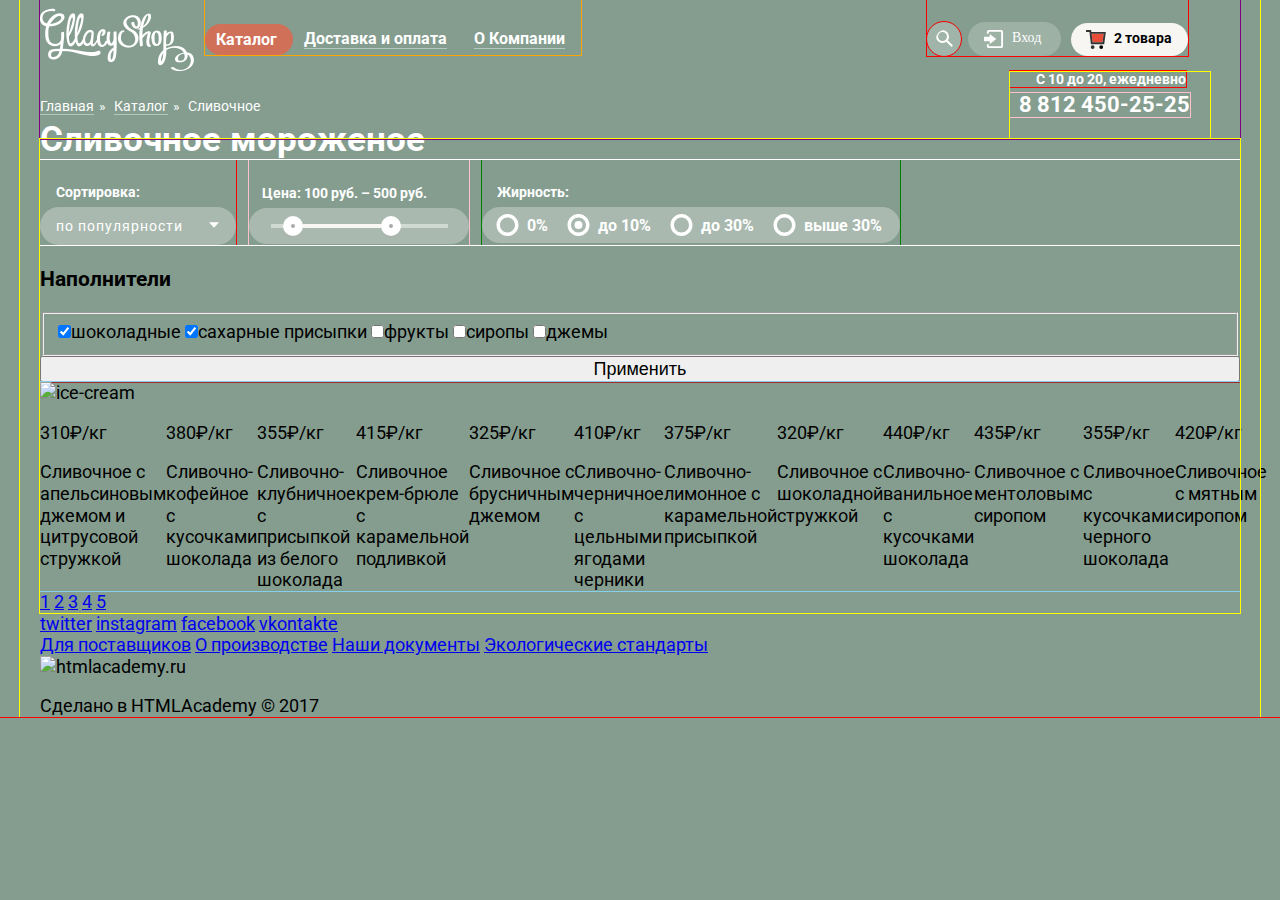
==== commit 104c70db: "breadcrumbs" ====
--- a/catalog.html
+++ b/catalog.html
@@ -76,8 +76,8 @@
 				</div>	
 				<div class="breadcrumbs-container">
 					<div class="inner-breadcrumbs">
-						<a href="#">Главная</a>
-						<a href="#">Каталог</a>
+						<a href="#"><span>Главная</span></a>
+						<a href="#"><span>Каталог</span></a>
 						<a href="#">Сливочное</a>
 					</div>
 					<div class="header-information">
@@ -87,42 +87,47 @@
 				</div>	
 			</header>
 			<main class="inner-container">
-				<div class="inner-sorting-block">
+				<div class="inner-sorting">
 					<h1 class="inner-sorting-title">Сливочное мороженое</h1>
 					<div class="sorting-block">
 						<div class="sorting">
-							<ul class="popular is-hidden">
-								<li>по популярности</li>
-								<li>сначала недорогие</li>
-								<li>сначала дорогие</li>
-								<li>по жирности</li>
+							<h3>Сортировка:</h3>
+							<ul class="popular">
+								<li>по популярности
+									<svg xmlns="http://www.w3.org/2000/svg" width="9" height="5" viewBox="0 0 9 5"><path fill="#FFF" d="M4.5 5L0 0h9z"/></svg>
+								</li>
+								<li class=" is-hidden">сначала недорогие</li>
+								<li class=" is-hidden">сначала дорогие</li>
+								<li class=" is-hidden">по жирности</li>
 							</ul>
 						</div>
-					</div>
-					<div class="inner-range-filter">
-						<p class="range-filter-text">Цена: 100 руб. – 500 руб.</p>
-						<div class="range-filter">
-							<div class="range-controls">
-								<div class="scale"><div style="width:70%" class="bar"></div></div>
-								<div class="toggle min-toggle"></div>
-								<div class="toggle max-toggle"></div>
+					    <div class="inner-range-filter">
+							<p class="range-filter-text">Цена: 100 руб. – 500 руб.</p>
+							<div class="range-filter">
+								<svg class="first-toggle" xmlns="http://www.w3.org/2000/svg" width="20" height="23" viewBox="0 0 20 23"><path opacity=".3" fill="#ABABAB" d="M10 20C4.477 20 0 15.522 0 10v2c0 5.522 4.477 10 10 10 5.522 0 10-4.478 10-10v-2c0 5.522-4.478 10-10 10z"/><circle fill="#FFF" cx="10" cy="10" r="10"/><circle fill="#ABABAB" cx="10" cy="10" r="2"/></svg>
+								<svg class="second-toggle" xmlns="http://www.w3.org/2000/svg" width="20" height="23" viewBox="0 0 20 23"><path opacity=".3" fill="#ABABAB" d="M10 20C4.477 20 0 15.522 0 10v2c0 5.522 4.477 10 10 10 5.522 0 10-4.478 10-10v-2c0 5.522-4.478 10-10 10z"/><circle fill="#FFF" cx="10" cy="10" r="10"/><circle fill="#ABABAB" cx="10" cy="10" r="2"/></svg>
+							</div>
+						</div>	
+						<div class="fat-content">
+							<h3 class="fat-content-title">Жирность:</h3>
+							<div class="radio-buttons-container">
+								<div class="fat-content-grid">
+									<svg xmlns="http://www.w3.org/2000/svg" width="25" height="25" viewBox="0 0 25 25"><path fill="#FFFFFF" d="M12.5 4c4.687 0 8.5 3.813 8.5 8.5 0 4.687-3.813 8.5-8.5 8.5C7.813 21 4 17.187 4 12.5 4 7.813 7.813 4 12.5 4m0-4C5.597 0 0 5.597 0 12.5S5.597 25 12.5 25 25 19.403 25 12.5 19.403 0 12.5 0z"/></svg>
+									<label for="percent">0%</label>
+									<input type="radio" id="percent">
+									<svg xmlns="http://www.w3.org/2000/svg" width="25" height="25" viewBox="0 0 25 25"><path fill="#FFFFFF" d="M12.5 4c4.687 0 8.5 3.813 8.5 8.5 0 4.687-3.813 8.5-8.5 8.5C7.813 21 4 17.187 4 12.5 4 7.813 7.813 4 12.5 4m0-4C5.597 0 0 5.597 0 12.5S5.597 25 12.5 25 25 19.403 25 12.5 19.403 0 12.5 0z"/><circle fill="#FFFFFF" cx="12.5" cy="12.5" r="4.5"/></svg>
+									<label for="percent">до 10%</label>
+									<input type="radio" id="percent">
+									<svg xmlns="http://www.w3.org/2000/svg" width="25" height="25" viewBox="0 0 25 25"><path fill="#FFFFFF" d="M12.5 4c4.687 0 8.5 3.813 8.5 8.5 0 4.687-3.813 8.5-8.5 8.5C7.813 21 4 17.187 4 12.5 4 7.813 7.813 4 12.5 4m0-4C5.597 0 0 5.597 0 12.5S5.597 25 12.5 25 25 19.403 25 12.5 19.403 0 12.5 0z"/></svg>
+									<label for="percent">до 30%</label>
+									<input type="radio" id="percent">
+									<svg xmlns="http://www.w3.org/2000/svg" width="25" height="25" viewBox="0 0 25 25"><path fill="#FFFFFF" d="M12.5 4c4.687 0 8.5 3.813 8.5 8.5 0 4.687-3.813 8.5-8.5 8.5C7.813 21 4 17.187 4 12.5 4 7.813 7.813 4 12.5 4m0-4C5.597 0 0 5.597 0 12.5S5.597 25 12.5 25 25 19.403 25 12.5 19.403 0 12.5 0z"/></svg>
+									<label for="percent">выше 30%</label>
+									<input type="radio" id="percent">
+								</div>
 							</div>
 						</div>
-					</div>
-					<div class="fat-content">
-						<h3 class="fat-content-text">Жирность:</h3>
-						<div class="radio-buttons-container">
-							<fieldset class="fat-content-grid">
-								<label for="percent"></label>
-								<input type="radio" id="percent"class="0-percent">0%
-								<label for="percent"></label>
-								<input type="radio" id="percent" class="10-percent" checked>до 10%
-								<label for="percent"></label>
-								<input type="radio" id="percent" class="30-persent">до 30%
-								<label for="percent"></label>
-								<input type="radio" id="percent" class="more-30-percent">выше 30%
-							</fieldset>
-						</div>
+					</div>		
 					<div class="stuffing-block">
 						<h3 class="stuffing-title">Наполнители</h3>
 						<fieldset class="stuffing-block-field">
@@ -214,7 +219,7 @@
        		    	<a href="#4">4</a>
        		    	<a href="#5">5</a>
        		    </div>
-			</inner-main>
+			</main>
 			<footer class="footer">
 				<div class="footer-container">
 					<div class="footer-social">
--- a/css/style.css
+++ b/css/style.css
@@ -188,10 +188,9 @@
     outline: pink solid thin;
 }
 
-.inner-container {
+.inner-header {
     width: 1200px;
     margin: 0 auto;
-    padding: 0 20px;
     outline: purple solid thin;
 }
 
@@ -561,9 +560,6 @@
     box-shadow: inset 0 2px 2px rgba(172, 16, 0, 1);
 }
 
-
-
-
 .header-wrapper {
     display: flex;
 }
@@ -575,8 +571,33 @@
 
 .inner-breadcrumbs {
     display: flex;
+    position: relative;
     margin-top: 25px;
 }
+
+.inner-breadcrumbs a {
+    color: #fff;
+    font-size: 14px;
+    line-height: 16px;
+    padding: 1px 8px 5px 0px;
+    text-decoration: none;
+}
+
+.inner-breadcrumbs a::after {
+    content: '\00BB';
+    padding-left: 5px;
+}
+
+.inner-breadcrumbs span {
+    border-bottom: 1px solid #B1C9BC;
+}
+
+.inner-breadcrumbs a:last-of-type::after{
+    border-bottom: none;
+    padding-left: 5px;
+    content: "";
+}
+
 .information-wrapper {
     display: flex;
     outline: green solid thin;
@@ -588,7 +609,7 @@
     justify-content: flex-start;
     flex-wrap: wrap;
     width: 200px;
-    margin-left:741px;
+    margin-left: 737px;
     margin-right: 30px;
     color: #fff;
 }
@@ -614,6 +635,182 @@
 
 .is-hidden {
     display: none;
+}
+
+.inner-container {
+    display: flex;
+    flex-direction: column;
+    width: 1200px;
+    margin: 0 auto;
+    outline: yellow solid thin;
+}
+
+.inner-sorting {
+    display: flex;
+    flex-direction: column;
+    outline: brown solid thin;
+}
+
+.inner-sorting-title {
+    font-size: 35px;
+    line-height: 41px;
+    color: #fff;
+    margin-top: -20px;
+    margin-bottom: 0px;
+
+}
+
+.sorting-block {
+    display: flex;
+    outline: white solid thin;
+}
+
+.sorting {
+    outline: red solid thin;
+    display: flex;
+    flex-direction: column;
+}
+
+.sorting h3 {
+    color: #fff;
+    font-weight: bold;
+    font-size: 14px;
+    line-height: 16px;
+    margin-top: 24px;
+    margin-left: 16px;
+    margin-bottom: 7px;
+}
+
+.popular {
+    list-style: none;
+    margin: 0;
+    padding: 0;
+}
+
+.popular li {
+    color: #fff;
+    font-weight: medium;
+    font-size: 14px;
+    line-height: 16px;
+    letter-spacing: 1px;
+    padding: 11px 17px 11px 16px;
+    background-color: #A9B9AF;
+    border-radius: 20px;
+}
+
+.popular li svg {
+    padding-left: 22px;
+    width: 10px;
+    height: 12px;
+}
+
+.inner-range-filter  {
+    outline:  pink solid thin;
+    margin-left: 13px;
+}
+
+.range-filter-text {
+    color: #fff;
+    font-weight: bold;
+    font-size: 14px;
+    line-height: 16px;
+    margin-bottom: 7px;
+    margin-top: 25px;
+    margin-left: 13px;
+}
+
+.range-filter {
+    display: flex;
+    position: relative;
+    width: 220px;
+    height: 36px;
+    background-color: #A9B9AF;
+    border-radius: 20px;
+}
+
+.range-filter::before {
+    content: "";
+    position: absolute;
+    width: 177px;
+    height: 4px;
+    background-color: #D1D9D3;
+    top: 16px;
+    right: 21px;
+}
+
+.range-filter::after {
+    content: "";
+    position: absolute;
+    width: 78px;
+    height: 4px;
+    background-color: #F8F7F4;
+    top: 16px;
+    right: 88px;
+}
+
+.first-toggle {
+    margin-top: 8px;
+    margin-left: 34px;
+    z-index: 100;
+}
+
+.second-toggle {
+    margin-top: 8px;
+    margin-left: 78px;
+    z-index: 100;
+}
+
+.fat-content  {
+    outline:  green solid thin;
+    margin-left: 13px;
+}
+
+.fat-content-title {
+    color: #fff;
+    font-weight: bold;
+    font-size: 14px;
+    line-height: 16px;
+    margin-top: 24px;
+    margin-left: 15px;
+    margin-bottom: 7px;
+}
+
+.radio-buttons-container {
+    display: flex;
+    position: relative;
+    width: 418px;
+    height: 36px;
+    background-color: #A9B9AF;
+    border-radius: 20px;
+}
+
+.fat-content-grid {
+    display: flex;
+    align-items: center;
+    border: none;
+    margin-left: 0px;
+}
+
+.fat-content-grid svg {
+    padding: 4px 0px 5px 13px;
+    height: 22px;
+}
+
+.fat-content-grid label {
+    color: #fff;
+    font-weight: bold;
+    font-size: 16px;
+    line-height: 18px;
+    padding: 7px 5px 5px 7px;
+}
+
+.fat-content-grid input {
+    display: none;
+}
+
+.goods-container {
+    display: flex;
+    outline: skyblue solid thin;
 }
 
 
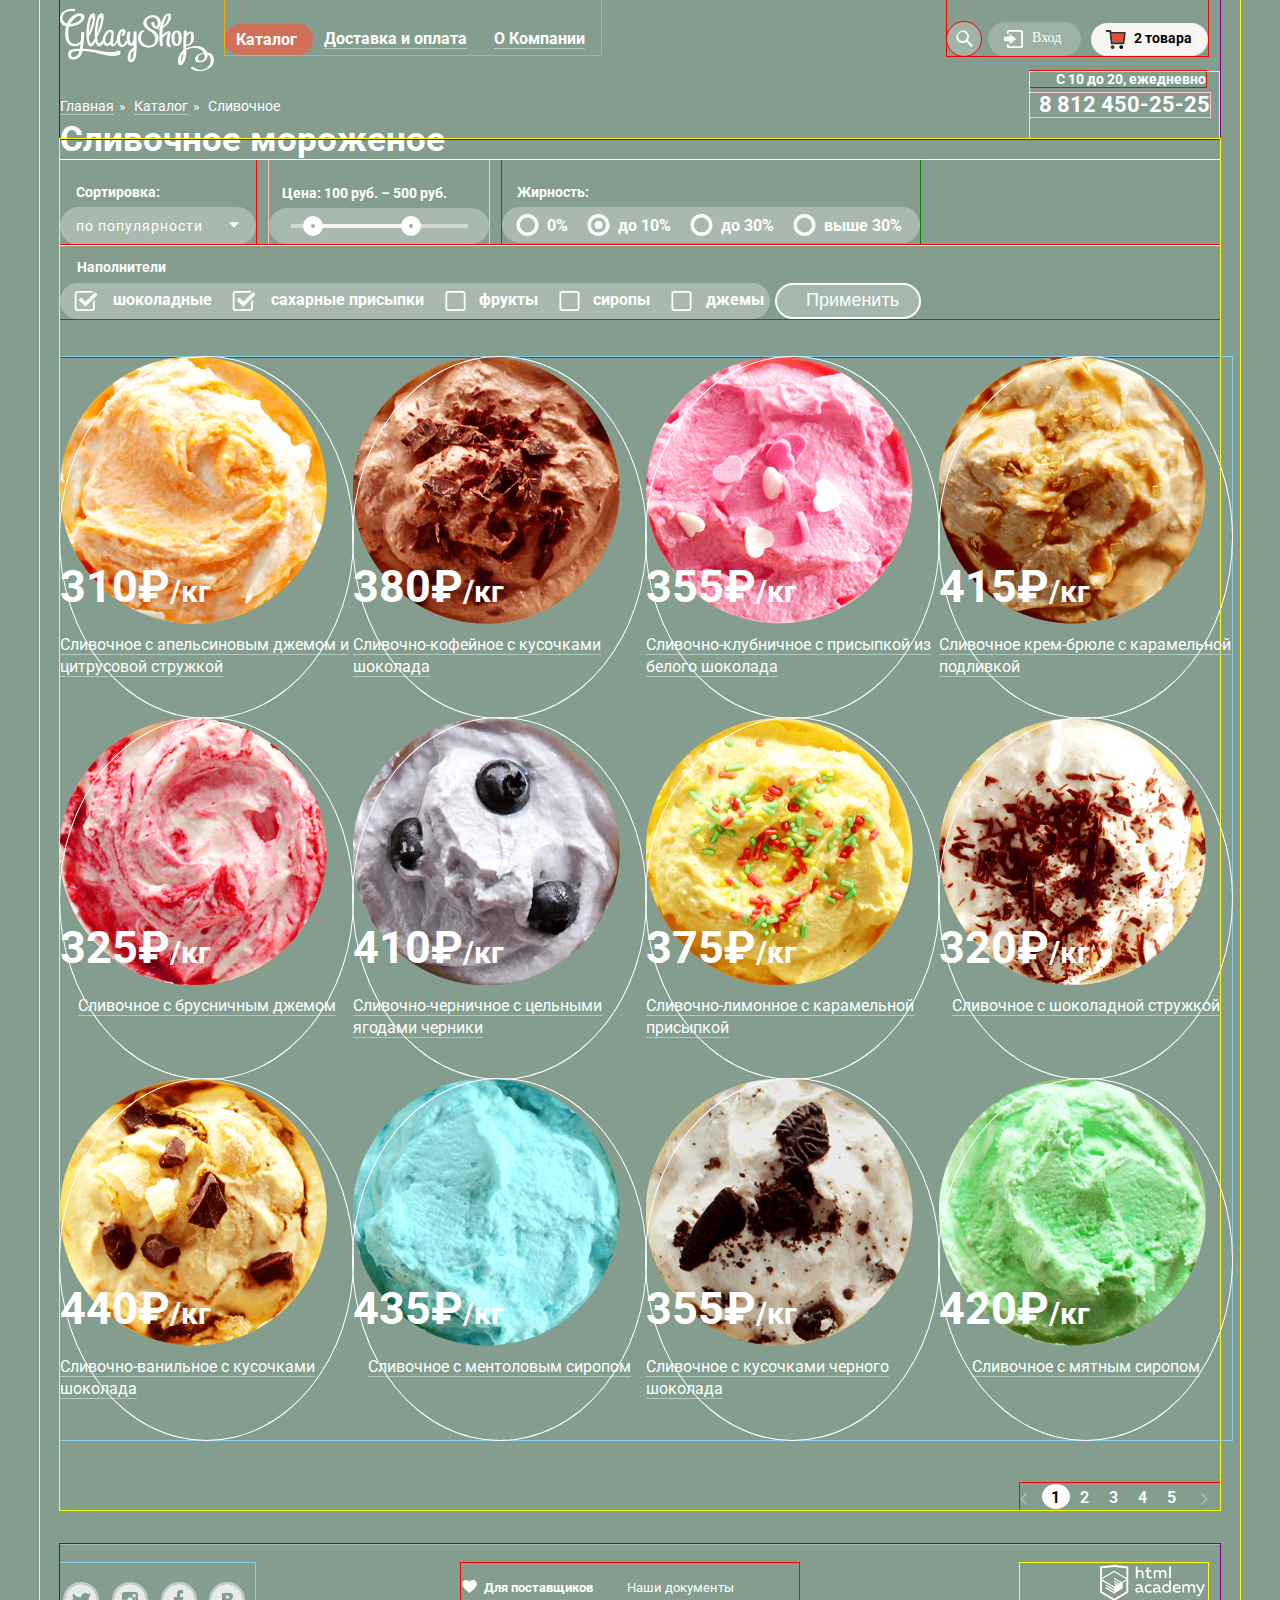
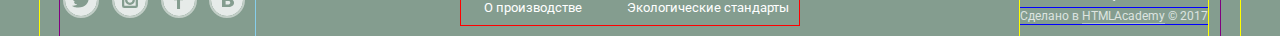
==== commit 6a9f276e: "main и footer" ====
--- a/catalog.html
+++ b/catalog.html
@@ -8,8 +8,8 @@
 		<link href="css/style.css" rel="stylesheet">
 	</head>
 	<body class="inner-body">
-		<div class="inner-content-wrapper clearfix">
-			<header class="inner-header clearfix">
+		<div class="inner-content-wrapper">
+			<header class="inner-header">
 				<div class="header-wrapper">
 					<a class="inner-logo">
 						<img src="img/logo.png" alt="logo">
@@ -128,116 +128,123 @@
 							</div>
 						</div>
 					</div>		
-					<div class="stuffing-block">
+					<div class="stuffing">
 						<h3 class="stuffing-title">Наполнители</h3>
-						<fieldset class="stuffing-block-field">
-							<label class="checkbox-on-field">
-							<input type="checkbox" checked><span>шоколадные</span>	
-							</label>
-							<label class="checkbox-on-field">
-							<input type="checkbox" checked><span>сахарные присыпки</span>	
-							</label>
-							<label class="checkbox-field">
-							<input type="checkbox"><span>фрукты</span>
-							</label>
-							<label class="checkbox-field">
-							<input type="checkbox"><span>сиропы</span>
-							</label>
-							<label class="checkbox-field">
-							<input type="checkbox"><span>джемы</span>	
-							</label>	
-						</fieldset>
-					</div>
-					<button type="submit" class="apply">Применить</button>
-				</div>
+						<div class="stuffing-wrapper">
+							<div class="stuffing-field">
+								<svg xmlns="http://www.w3.org/2000/svg" width="27" height="23" viewBox="0 0 27 23"><path fill="#FFFFFF" d="M7.285 7.486l-2.829 2.829 7.783 7.783L26.171 4.166l-2.828-2.829-11.104 11.102z"/><path fill="#FFFFFF" d="M21 20c0 .542-.458 1-1 1H3c-.542 0-1-.458-1-1V3c0-.542.458-1 1-1h16.908L21.493.415A2.96 2.96 0 0 0 20 0H3C1.35 0 0 1.35 0 3v17c0 1.65 1.35 3 3 3h17c1.65 0 3-1.35 3-3v-9.829l-2 2V20z"/></svg>
+								<label for="checkbox-on">шоколадные</label>
+								<input type="checkbox" id="checkbox-on"><svg xmlns="http://www.w3.org/2000/svg" width="27" height="23" viewBox="0 0 27 23"><path fill="#FFFFFF" d="M7.285 7.486l-2.829 2.829 7.783 7.783L26.171 4.166l-2.828-2.829-11.104 11.102z"/><path fill="#FFFFFF" d="M21 20c0 .542-.458 1-1 1H3c-.542 0-1-.458-1-1V3c0-.542.458-1 1-1h16.908L21.493.415A2.96 2.96 0 0 0 20 0H3C1.35 0 0 1.35 0 3v17c0 1.65 1.35 3 3 3h17c1.65 0 3-1.35 3-3v-9.829l-2 2V20z"/></svg>
+								<label class="checkbox-on-field">сахарные присыпки</label>
+								<input type="checkbox">
+								<svg xmlns="http://www.w3.org/2000/svg" width="23" height="23" viewBox="0 0 23 23"><path fill="#FFFFFF" d="M20 2c.542 0 1 .458 1 1v17c0 .542-.458 1-1 1H3c-.542 0-1-.458-1-1V3c0-.542.458-1 1-1h17m0-2H3C1.35 0 0 1.35 0 3v17c0 1.65 1.35 3 3 3h17c1.65 0 3-1.35 3-3V3c0-1.65-1.35-3-3-3z"/></svg>	
+								<label class="checkbox-field">фрукты</label>
+								<input type="checkbox">
+								<svg xmlns="http://www.w3.org/2000/svg" width="23" height="23" viewBox="0 0 23 23"><path fill="#FFFFFF" d="M20 2c.542 0 1 .458 1 1v17c0 .542-.458 1-1 1H3c-.542 0-1-.458-1-1V3c0-.542.458-1 1-1h17m0-2H3C1.35 0 0 1.35 0 3v17c0 1.65 1.35 3 3 3h17c1.65 0 3-1.35 3-3V3c0-1.65-1.35-3-3-3z"/></svg>
+								<label class="checkbox-field">сиропы</label>
+								<input type="checkbox">
+								<svg xmlns="http://www.w3.org/2000/svg" width="23" height="23" viewBox="0 0 23 23"><path fill="#FFFFFF" d="M20 2c.542 0 1 .458 1 1v17c0 .542-.458 1-1 1H3c-.542 0-1-.458-1-1V3c0-.542.458-1 1-1h17m0-2H3C1.35 0 0 1.35 0 3v17c0 1.65 1.35 3 3 3h17c1.65 0 3-1.35 3-3V3c0-1.65-1.35-3-3-3z"/></svg>
+								<label class="checkbox-field">джемы</label>	
+								<input type="checkbox">	
+							</div>
+							<button type="submit" class="apply">Применить</button>
+						</div>
+					</div>
+				</div>	
 				<div class="goods-container">
 					<section class="goods-item">
-						<img src="" alt="ice-cream">
-						<p class="goods-item-price">310₽/кг</p>
-						<div class="goods-item-text">Сливочное с апельсиновым джемом и цитрусовой стружкой</div>
-					</section>
-					<section class="goods-item">
-						<img src="" alt="">
-						<p class="goods-item-price">380₽/кг</p>
-						<div class="goods-item-text">Сливочно-кофейное с кусочками шоколада</div>
-					</section>
-					<section class="goods-item">
-						<img src="" alt="">
-						<p class="goods-item-price">355₽/кг</p>
-						<div class="goods-item-text">Сливочно-клубничное с присыпкой из белого шоколада</div>
-					</section>
-					<section class="goods-item">
-						<img src="" alt="">
-						<p class="goods-item-price">415₽/кг</p>
-						<div class="goods-item-text">Сливочное крем-брюле с карамельной подливкой</div>
-					</section>
-					<section class="goods-item">
-						<img src="" alt="">
-						<p class="goods-item-price">325₽/кг</p>
-						<div class="goods-item-text">Сливочное с брусничным джемом</div>
-					</section>
-					<section class="goods-item">
-						<img src="" alt="">
-						<p class="goods-item-price">410₽/кг</p>
-						<div class="goods-item-text">Сливочно-черничное с цельными ягодами черники </div>
-					</section>
-					<section class="goods-item">
-						<img src="" alt="">
-						<p class="goods-item-price">375₽/кг</p>
-						<div class="goods-item-text">Сливочно-лимонное с карамельной присыпкой</div>
-					</section>
-					<section class="goods-item">
-						<img src="" alt="">
-						<p class="goods-item-price">320₽/кг</p>
-						<div class="goods-item-text">Сливочное с шоколадной стружкой</div>
-					</section>
-					<section class="goods-item">
-						<img src="" alt="">
-						<p class="goods-item-price">440₽/кг</p>
-						<div class="goods-item-text">Сливочно-ванильное с кусочками шоколада</div>
-					</section>
-					<section class="goods-item">
-						<img src="" alt="">
-						<p class="goods-item-price">435₽/кг</p>
-						<div class="goods-item-text">Сливочноe с ментоловым сиропом</div>
-					</section>
-					<section class="goods-item">
-						<img src="" alt="">
-						<p class="goods-item-price">355₽/кг</p>
-						<div class="goods-item-text">Сливочное с кусочками черного шоколада</div>
-					</section>
-					<section class="goods-item">
-						<img src="" alt="">
-						<p class="goods-item-price">420₽/кг</p>
-						<div class="goods-item-text">Сливочное с мятным сиропом</div>
+						<img src="img/orange.png" width="267" height="267" alt="orenge-ice-cream">
+						<p class="goods-item-price">310₽<span>/кг</span></p>
+						<p class="goods-item-text"><span>Сливочное с апельсиновым джемом и цитрусовой стружкой</span></p>
+					</section>
+					<section class="goods-item">
+						<img src="img/coffe.png" width="267" height="267" alt="cofee-ice-cream">
+						<p class="goods-item-price">380₽<span>/кг</span></p>
+						<p class="goods-item-text"><span>Сливочно-кофейное с кусочками шоколада</span></p>
+					</section>
+					<section class="goods-item">
+						<img src="img/strawberry.png" width="267" height="267" alt="strawberry-ice-cream">
+						<p class="goods-item-price">355₽<span>/кг</span></p>
+						<p class="goods-item-text"><span>Сливочно-клубничное с присыпкой из белого шоколада</span></p>
+					</section>
+					<section class="goods-item">
+						<img src="img/caramel.png" width="267" height="267" alt="caramel-ice-cream">
+						<p class="goods-item-price">415₽<span>/кг</span></p>
+						<p class="goods-item-text"><span>Сливочное крем-брюле с карамельной подливкой</span></p>
+					</section>
+					<section class="goods-item">
+						<img src="img/cowberry.png" width="267" height="267" alt="cowberry-ice-cream">
+						<p class="goods-item-price">325₽<span>/кг</span></p>
+						<p class="goods-item-text"><span>Сливочное с брусничным джемом</span></p>
+					</section>
+					<section class="goods-item">
+						<img src="img/blueberry.png" width="267" height="267" alt="blueberry-ice-cream">
+						<p class="goods-item-price">410₽<span>/кг</span></p>
+						<p class="goods-item-text"><span>Сливочно-черничное с цельными ягодами черники</span></p>
+					</section>
+					<section class="goods-item">
+						<img src="img/lemon.png"  width="267" height="267" alt="lemon-ice-cream">
+						<p class="goods-item-price">375₽<span>/кг</span></p>
+						<p class="goods-item-text"><span>Сливочно-лимонное с карамельной присыпкой</span></p>
+					</section>
+					<section class="goods-item">
+						<img src="img/chocolate-ice-cream.png" width="267" height="267" alt="chocolate-ice-cream">
+						<p class="goods-item-price">320₽<span>/кг</span></p>
+						<p class="goods-item-text"><span>Сливочное с шоколадной стружкой</span></p>
+					</section>
+					<section class="goods-item">
+						<img src="img/vanilla.png" width="267" height="267" alt="vanilla-ice-cream">
+						<p class="goods-item-price">440₽<span>/кг</span></p>
+						<p class="goods-item-text"><span>Сливочно-ванильное с кусочками шоколада</span></p>
+					</section>
+					<section class="goods-item">
+						<img src="img/mentol.png" width="267" height="267" alt="mentol-ice-cream">
+						<p class="goods-item-price">435₽<span>/кг</span></p>
+						<p class="goods-item-text"><span>Сливочноe с ментоловым сиропом</span></p>
+					</section>
+					<section class="goods-item">
+						<img src="img/black-chocolate.png" width="267" height="267" alt="black-chocolate-ice-cream">
+						<p class="goods-item-price">355₽<span>/кг</span></p>
+						<p class="goods-item-text"><span>Сливочное с кусочками черного шоколада</span></p>
+					</section>
+					<section class="goods-item">
+						<img src="img/mint.png" width="267" height="267" alt="mint-ice-cream">
+						<p class="goods-item-price">420₽<span>/кг</span></p>
+						<p class="goods-item-text"><span>Сливочное с мятным сиропом</span></p>
 					</section>
 				</div>
 				<div class="paginator">
+					<svg class="prev" xmlns="http://www.w3.org/2000/svg" width="8" height="12" viewBox="0 0 8 12"><path d="M7.237 5.642L1.729.133a.506.506 0 1 0-.716.716L6.163 6l-5.151 5.15a.507.507 0 0 0 .716.717l5.509-5.509a.504.504 0 0 0 0-.716z"/></svg>
 					<a href="#1" class="active">1</a>
         	   		<a href="#2">2</a>
        		    	<a href="#3">3</a>
        		    	<a href="#4">4</a>
        		    	<a href="#5">5</a>
+       		    	<svg class="next" xmlns="http://www.w3.org/2000/svg" width="8" height="12" viewBox="0 0 8 12"><path d="M7.237 5.642L1.729.133a.506.506 0 1 0-.716.716L6.163 6l-5.151 5.15a.507.507 0 0 0 .716.717l5.509-5.509a.504.504 0 0 0 0-.716z"/></svg>
        		    </div>
 			</main>
-			<footer class="footer">
-				<div class="footer-container">
-					<div class="footer-social">
-						<a href="#" class="social-btn">twitter</a>
-						<a href="#" class="social-btn">instagram</a>
-						<a href="#" class="social-btn">facebook</a>
-						<a href="#" class="social-btn">vkontakte</a>
-					</div>
-					<div class="footer-menu">
-						<a href="#">Для поставщиков</a>
-						<a href="#">О производстве</a>
-						<a href="#">Наши документы</a>
-						<a href="#">Экологические стандарты</a>
-					</div>
-					<div class="footer-made-in">
-						<img src="" alt="htmlacademy.ru">
-						<p class="made-in-description">Сделано в HTMLAcademy © 2017</p>
-					</div>
+			<footer class="inner-footer">
+				<div class="inner-footer-social">
+					<svg xmlns="http://www.w3.org/2000/svg" width="32" height="32" viewBox="0 0 32 32"><path d="M16 0C7.164 0 0 7.164 0 16c0 8.837 7.164 16 16 16 8.837 0 16-7.163 16-16 0-8.836-7.163-16-16-16zm7.944 12.809c-.251 6.516-3.463 10.832-10.992 10.702h-.486c-.447 0-4.543-.443-5.344-1.823 2.479.19 4.247-.406 5.12-1.136-1.048-.289-2.923-.461-3.251-2.848.384.104.618.221 1.299.113-1.307-.824-2.758-1.519-2.679-3.643.311.317 1.164.518 1.46.457-.768-.233-2.149-3.244-.974-4.781 1.984 1.79 4.075 3.482 7.804 3.643.227-2.214 1.24-3.699 3.168-4.325 1.84-.479 3.255.26 3.901 1.138.737-.224 1.453-.466 2.193-.685-.004.833-.569 1.463-.935 1.709.747.165 1.423-.475 1.423-.475-.184.963-1.094 1.725-1.707 1.954z"/></svg>
+					<a href="#" class="social-btn">twitter</a>
+					<svg xmlns="http://www.w3.org/2000/svg" width="32" height="32" viewBox="0 0 32 32"><g =""><path d="M20.916 16a4.938 4.938 0 1 1-9.877 0c0-.394.051-.773.138-1.14h-.897v6.838h11.396V14.86h-.897c.086.367.137.746.137 1.14z"/><path d="M15.978 18.659c1.466 0 2.659-1.193 2.659-2.659s-1.193-2.659-2.659-2.659c-1.466 0-2.659 1.193-2.659 2.659s1.192 2.659 2.659 2.659zM18.637 10.302h3.039v3.039h-3.039z"/><path d="M16 0C7.164 0 0 7.164 0 16c0 8.837 7.164 16 16 16 8.837 0 16-7.163 16-16 0-8.836-7.163-16-16-16zm7.955 21.698a2.285 2.285 0 0 1-2.279 2.279H10.279A2.285 2.285 0 0 1 8 21.698V10.302a2.286 2.286 0 0 1 2.279-2.279h11.396a2.286 2.286 0 0 1 2.279 2.279v11.396z"/></g></svg>
+					<a href="#" class="social-btn">instagram</a>
+					<svg xmlns="http://www.w3.org/2000/svg" width="32" height="32" viewBox="0 0 32 32"><path d="M16 0C7.164 0 0 7.163 0 16s7.164 16 16 16c8.837 0 16-7.164 16-16S24.837 0 16 0zm4.062 9.455h-3.021v3.444h3.021v3.445h-3.021v8.61H14.02v-8.61H11v-3.445h3.021V9.455c0-1.902 1.353-3.445 3.021-3.445h3.021v3.445z"/></svg>
+					<a href="#" class="social-btn">facebook</a>
+					<svg xmlns="http://www.w3.org/2000/svg" width="32" height="32" viewBox="0 0 32 32"><g =""><path d="M16.637 14.495c.402-.019.719-.082.951-.188.326-.145.54-.33.641-.559.101-.229.15-.496.15-.797 0-.232-.058-.465-.174-.697-.116-.232-.322-.405-.617-.517-.264-.1-.592-.155-.984-.165a76.242 76.242 0 0 0-1.652-.014h-.339v2.965h.565c.571 0 1.057-.009 1.459-.028zM18.118 17.084c-.282-.081-.672-.125-1.166-.132a127.97 127.97 0 0 0-1.55-.009h-.79v3.493h.264c1.014 0 1.74-.003 2.18-.009a3.2 3.2 0 0 0 1.212-.245c.377-.157.633-.364.774-.625s.214-.562.214-.9c0-.446-.088-.788-.261-1.03-.17-.241-.464-.423-.877-.543z"/><path d="M16 0C7.164 0 0 7.164 0 16c0 8.837 7.164 16 16 16 8.837 0 16-7.163 16-16 0-8.836-7.163-16-16-16zm6.602 20.531a3.73 3.73 0 0 1-1.124 1.327c-.552.415-1.161.71-1.823.886s-1.501.264-2.519.264h-6.121V8.987h5.443c1.13 0 1.957.038 2.48.113a5.126 5.126 0 0 1 1.561.5c.533.27.929.632 1.189 1.087.26.455.392.975.392 1.558 0 .678-.179 1.278-.536 1.795-.358.518-.863.92-1.517 1.208v.075c.917.182 1.642.559 2.179 1.13.537.571.807 1.325.807 2.261 0 .678-.138 1.283-.411 1.817z"/></g></svg>
+					<a href="#" class="social-btn">vkontakte</a>
+				</div>
+				<div class="inner-footer-menu">
+					<svg xmlns="http://www.w3.org/2000/svg" width="15" height="13" viewBox="0 0 15 13"><path fill="#FFF" d="M10.799 0c-1.35 0-2.551.65-3.3 1.661A4.097 4.097 0 0 0 4.199 0C1.875 0 0 1.806 0 4.044 0 7.223 7.499 13 7.499 13s7.499-5.777 7.499-8.956C14.998 1.806 13.123 0 10.799 0z"/></svg>
+					<a href="#" class="active" >Для поставщиков</a>
+					<a href="#">О производстве</a>
+					<a href="#">Наши документы</a>
+					<a href="#">Экологические стандарты</a>
+				</div>
+				<div class="inner-made-in">
+					<svg id="Layer_1" data-name="Layer 1" xmlns="http://www.w3.org/2000/svg" viewBox="0 0 108.08 36.85"><title>logo-htmlacademy-small1</title><path d="M44.61,26.88a2,2,0,0,0,.55-0.1v1.33a3.25,3.25,0,0,1-1.18.21,1.67,1.67,0,0,1-1.67-1,4.84,4.84,0,0,1-3.14,1.08c-1.51,0-2.91-.83-2.91-2.55,0-2.13,2-2.79,3.71-2.79a11.08,11.08,0,0,1,2.17.25v-0.3c0-1-.76-1.77-2.19-1.77a7.42,7.42,0,0,0-3,.64v-1.7a10.21,10.21,0,0,1,3.19-.55c2.36,0,3.81,1.12,3.81,3.65v3a0.54,0.54,0,0,0,.49.59h0.17Zm-6.44-1.13A1.35,1.35,0,0,0,39.63,27h0.11a3.39,3.39,0,0,0,2.41-1V24.58a9.72,9.72,0,0,0-1.81-.21c-1,0-2.16.33-2.16,1.38h0Zm12.36-6.11a5,5,0,0,1,2.57.64V22a4.08,4.08,0,0,0-2.3-.7,2.75,2.75,0,1,0,0,5.49,5,5,0,0,0,2.43-.64v1.71a6.27,6.27,0,0,1-2.76.57A4.21,4.21,0,0,1,46,24.51q0-.21,0-0.41a4.32,4.32,0,0,1,4.18-4.46h0.38Zm12.17,7.24a2,2,0,0,0,.55-0.1v1.33a3.25,3.25,0,0,1-1.18.21,1.67,1.67,0,0,1-1.67-1,4.84,4.84,0,0,1-3.14,1.08c-1.51,0-2.91-.83-2.91-2.55,0-2.13,2-2.79,3.71-2.79a11.08,11.08,0,0,1,2.17.25v-0.3c0-1-.76-1.77-2.19-1.77a7.42,7.42,0,0,0-3,.64v-1.7a10.21,10.21,0,0,1,3.19-.55c2.36,0,3.81,1.12,3.81,3.65v3a0.54,0.54,0,0,0,.49.59h0.17Zm-6.44-1.13A1.35,1.35,0,0,0,57.73,27h0.11a3.39,3.39,0,0,0,2.41-1V24.58a9.72,9.72,0,0,0-1.81-.21c-1.06,0-2.16.33-2.16,1.38h0ZM73,16V28.2H71.35V26.88a3.88,3.88,0,0,1-3.19,1.54,4.4,4.4,0,0,1,0-8.78,3.81,3.81,0,0,1,3,1.3V16H73Zm-4.53,5.22a2.76,2.76,0,1,0,0,5.52A2.86,2.86,0,0,0,71.15,25V23A2.91,2.91,0,0,0,68.49,21.27ZM79,19.64c3.31,0,4.46,2.68,3.92,5.09H76.7c0.21,1.5,1.67,2.11,3.19,2.11a6.11,6.11,0,0,0,2.64-.59v1.6a7.14,7.14,0,0,1-3,.57C77,28.42,74.78,27,74.78,24a4.18,4.18,0,0,1,4-4.39H79Zm0.09,1.54a2.28,2.28,0,0,0-2.44,2.1v0.06H81.3A2,2,0,0,0,79.13,21.18Zm5.73,7V19.87h1.65v1a3.81,3.81,0,0,1,2.78-1.27A2.86,2.86,0,0,1,91.89,21a4.12,4.12,0,0,1,2.91-1.33A3.06,3.06,0,0,1,98,23V28.2h-1.9V23.05a1.59,1.59,0,0,0-1.42-1.75H94.42a2.8,2.8,0,0,0-2.07,1.12V28.2h-1.9V23.05A1.59,1.59,0,0,0,89,21.31H88.8a3,3,0,0,0-2.21,1.29v5.63H84.86Zm21.31-8.33h1.9l-3.91,9.46c-0.9,2.17-2.09,2.86-3.35,2.86a4.76,4.76,0,0,1-1.1-.14V30.46a2.86,2.86,0,0,0,.85.12c0.9,0,1.58-.64,2.07-1.9l0.17-.42-4-8.4h2l2.86,6.29ZM38.73,1.46V6.22a3.81,3.81,0,0,1,2.7-1.14,3.25,3.25,0,0,1,3.44,3.4v5.15H43V8.72a1.81,1.81,0,0,0-1.61-2h-0.3a2.93,2.93,0,0,0-2.32,1.39v5.52h-1.9V1.46h1.9ZM49.94,2.31v3h3V6.91h-3v3.81c0,1.1.5,1.46,1.58,1.46a4.49,4.49,0,0,0,1.69-.33v1.6A6.8,6.8,0,0,1,51,13.8a2.55,2.55,0,0,1-2.86-2.74V6.89H46.58V5.26h1.5V2.74Zm5.4,11.31V5.28H57v1A3.81,3.81,0,0,1,59.77,5a2.86,2.86,0,0,1,2.6,1.33A4.12,4.12,0,0,1,65.28,5,3.06,3.06,0,0,1,68.44,8.4v5.21h-1.9V8.46a1.59,1.59,0,0,0-1.42-1.75H64.89a2.8,2.8,0,0,0-2.07,1.12v5.78h-1.9V8.46A1.59,1.59,0,0,0,59.5,6.71H59.27A3,3,0,0,0,57.06,8v5.63H55.34ZM71.17,1.45H73V13.6H71.17V1.45ZM14.71,0H14.55L0,1.54V28.21l14.55,8.66,14.55-8.66V1.54Zm12.5,27.1L14.55,34.64,1.9,27.12V16.18l12.59,7.5V25L5.86,19.9v1.31l8.68,5.21v1.39L5.87,22.65V24l8.68,5.21,8.75-5.24V18.31L27.2,16V27.12Zm0-12.53-3.48,2-1.6,1L14.51,13v1.31L21,18.23H21l-0.14.09-1,.54-5.37-3.2V17l4.24,2.52-1,.67-3.2-1.9v1.31l2.1,1.24L14.5,22.1,2,14.65,14.51,7.11Zm0-1.32L14.49,5.76,1.91,13.25v-10L14.56,1.92,27.21,3.25v10h0Z" transform="translate(0 -0.02)" fill="#fff"/></svg>
+					<p class="made-in-description">Сделано в
+					<a href="#" class="link-htmlacademy">HTMLAcademy</a> &copy; 2017</p>
 				</div>
 			</footer>
 		</div>
--- a/css/style.css
+++ b/css/style.css
@@ -176,7 +176,7 @@
 }
 
 .inner-content-wrapper {
-    width: 1200px;
+    width: 1160px;
     margin: 0 auto;
     padding: 0 20px;
     outline: yellow solid thin;
@@ -189,7 +189,7 @@
 }
 
 .inner-header {
-    width: 1200px;
+    width: 1160px;
     margin: 0 auto;
     outline: purple solid thin;
 }
@@ -608,9 +608,8 @@
     outline: yellow solid thin;
     justify-content: flex-start;
     flex-wrap: wrap;
-    width: 200px;
+    width: 189px;
     margin-left: 737px;
-    margin-right: 30px;
     color: #fff;
 }
 
@@ -640,7 +639,7 @@
 .inner-container {
     display: flex;
     flex-direction: column;
-    width: 1200px;
+    width: 1160px;
     margin: 0 auto;
     outline: yellow solid thin;
 }
@@ -777,7 +776,6 @@
 
 .radio-buttons-container {
     display: flex;
-    position: relative;
     width: 418px;
     height: 36px;
     background-color: #A9B9AF;
@@ -787,7 +785,6 @@
 .fat-content-grid {
     display: flex;
     align-items: center;
-    border: none;
     margin-left: 0px;
 }
 
@@ -808,10 +805,254 @@
     display: none;
 }
 
+.stuffing {
+    display: flex;
+    flex-direction: column;
+    margin-bottom: 38px;
+    outline: red solid thin;
+}
+
+.stuffing-title {
+    color: #fff;
+    font-size: 14px;
+    margin-top: 14px;
+    margin-left: 17px;
+    margin-bottom: 7px;
+}
+
+.stuffing-field {
+    display: flex;
+    justify-content: space-around;
+    width: 710px;
+    height: 29px;
+    padding-bottom: 7px;
+    height: 29px;
+    background-color: #A9B9AF;
+    border-radius: 20px;
+}
+
+.stuffing-field input {
+    display: none;
+}
+
+.stuffing-field label {
+    color: #fff;
+    font-weight: bold;
+    font-size: 16px;
+    line-height: 18px;
+    padding: 8px 0px 5px 0px;
+}
+
+.stuffing-field svg {
+    padding: 8px 0px 5px 7px;
+    height: 20px;
+}
+
+.stuffing-wrapper {
+    display: flex;
+}
+
+.apply {
+    padding: 4px 20px 4px 29px;
+    margin-left: 5px;
+    color: #fff;
+    border-radius: 20px;
+    background-color: #A6B7AD;
+    border: 2px solid #FCFCFC;
+}
+
 .goods-container {
     display: flex;
+    flex-wrap: wrap;
+    width: 1172px;
+    margin-bottom: 43px;
     outline: skyblue solid thin;
 }
+
+.goods-item {
+    display: flex;
+    flex-direction: column;
+    align-items: flex-start;
+    width: 293px;
+    border-radius: 50%;
+    position: relative;
+    padding-bottom: 30px;
+    outline: white solid thin;
+}
+
+.goods-item .goods-item-price {
+    position: absolute;
+    top: 158px;
+    color: #fff;
+    font-size: 45px;
+    font-weight: bold;
+    margin-bottom: 0px;
+}
+
+.goods-item-price span {
+    font-size: 30px;
+    font-weight: bold;
+}
+
+.goods-item-text {
+    align-self: center;
+    color: #fff;
+    font-size: 16px;
+    line-height: 22px;
+    margin-top: 10px;
+    margin-bottom: 10px;
+}
+
+.goods-item-text span {
+    border-bottom: 1px solid #B1C9BC;
+}
+
+.paginator {
+    width: 200px;
+    outline: red solid thin;
+    display: flex;
+    justify-content: flex-start;
+    align-self: flex-end;
+    align-items: center;
+}
+
+.paginator .prev {
+    transform: rotate(180deg);
+    padding-left: 14px;
+    padding-bottom: 6px;
+}
+
+.paginator a {
+    font-size: 16px;
+    font-weight: 600;
+    color: #fff;
+    width: 15px;
+    height: 15px;
+    text-decoration: none;
+    padding: 4px 4px 6px 9px;
+    margin-right: 1px;
+}
+
+.paginator .active {
+    background-color: #fff;
+    color: #000;
+    border-radius: 50%;
+}
+
+.paginator .next {
+    padding: 10px 5px 5px 13px;
+}
+
+.paginator a:hover {
+    background-color: #fff;
+    color: #000;
+    border-radius: 50%;
+}
+
+.paginator svg {
+    fill: #C1C6CE;
+}
+
+.paginator svg:hover {
+    fill: #fff;
+}
+
+.inner-footer {
+    display: flex;
+    justify-content: space-between;
+    margin-top: 34px;
+    border-top: 1px solid #A9BBB1;
+    padding-top: 18px;
+    outline: purple solid thin;
+}
+
+.inner-footer-social {
+    display: flex;
+    justify-content: space-around;
+    outline: skyblue solid thin;
+    width: 195px;
+    padding-top: 12px;
+}
+
+.inner-footer-social a {
+    font-size: 0;
+}
+
+.inner-footer-social svg {
+    fill: #E6EBE9;
+    border: 2px solid #C2CEC7;
+    border-radius: 50%;
+    margin-top: 7px;
+}
+
+.inner-footer-social svg:hover {
+    fill: #fff;
+    border-color: #DAE2DE;
+}
+
+.inner-footer-social svg:active {
+    fill: #E9E9E9;
+    border-color: #DAE2DE;
+}
+
+.inner-footer-menu {
+    outline: red solid thin;
+    width: 338px;
+    max-height: 50px;
+    margin-left: -15px;
+    padding-top: 12px;
+    display: flex;
+    flex-wrap: wrap;
+    flex-direction: column;
+    
+}
+
+.inner-footer-menu a {
+    font-size: 13px;
+    color: #fff;
+    text-decoration: none;
+    padding: 5px 0px 0px 23px;
+}
+
+.inner-footer-menu .active {
+    font-weight: bold;
+}
+
+.inner-footer-menu svg {
+    position: absolute;
+    padding: 5px 0px 0px 1px;
+}
+
+.inner-made-in {
+    display: flex;
+    margin-right: 12px;
+    outline: yellow solid thin;
+    flex-direction: column;
+}
+
+.inner-made-in svg {
+    height: 40px;
+    width: 105px;
+    margin-left: 80px;
+}
+
+.made-in-description {
+    outline: blue solid thin;
+    color: #DDE4E0;
+    font-size: 12px;
+    line-height: 16px;
+    margin-top: 5px;
+}
+
+.link-htmlacademy {
+    text-decoration: none;
+    color: #DDE4E0;
+    border-bottom: 1px solid #B1C9BC;
+}
+
+
+
+
 
 
 
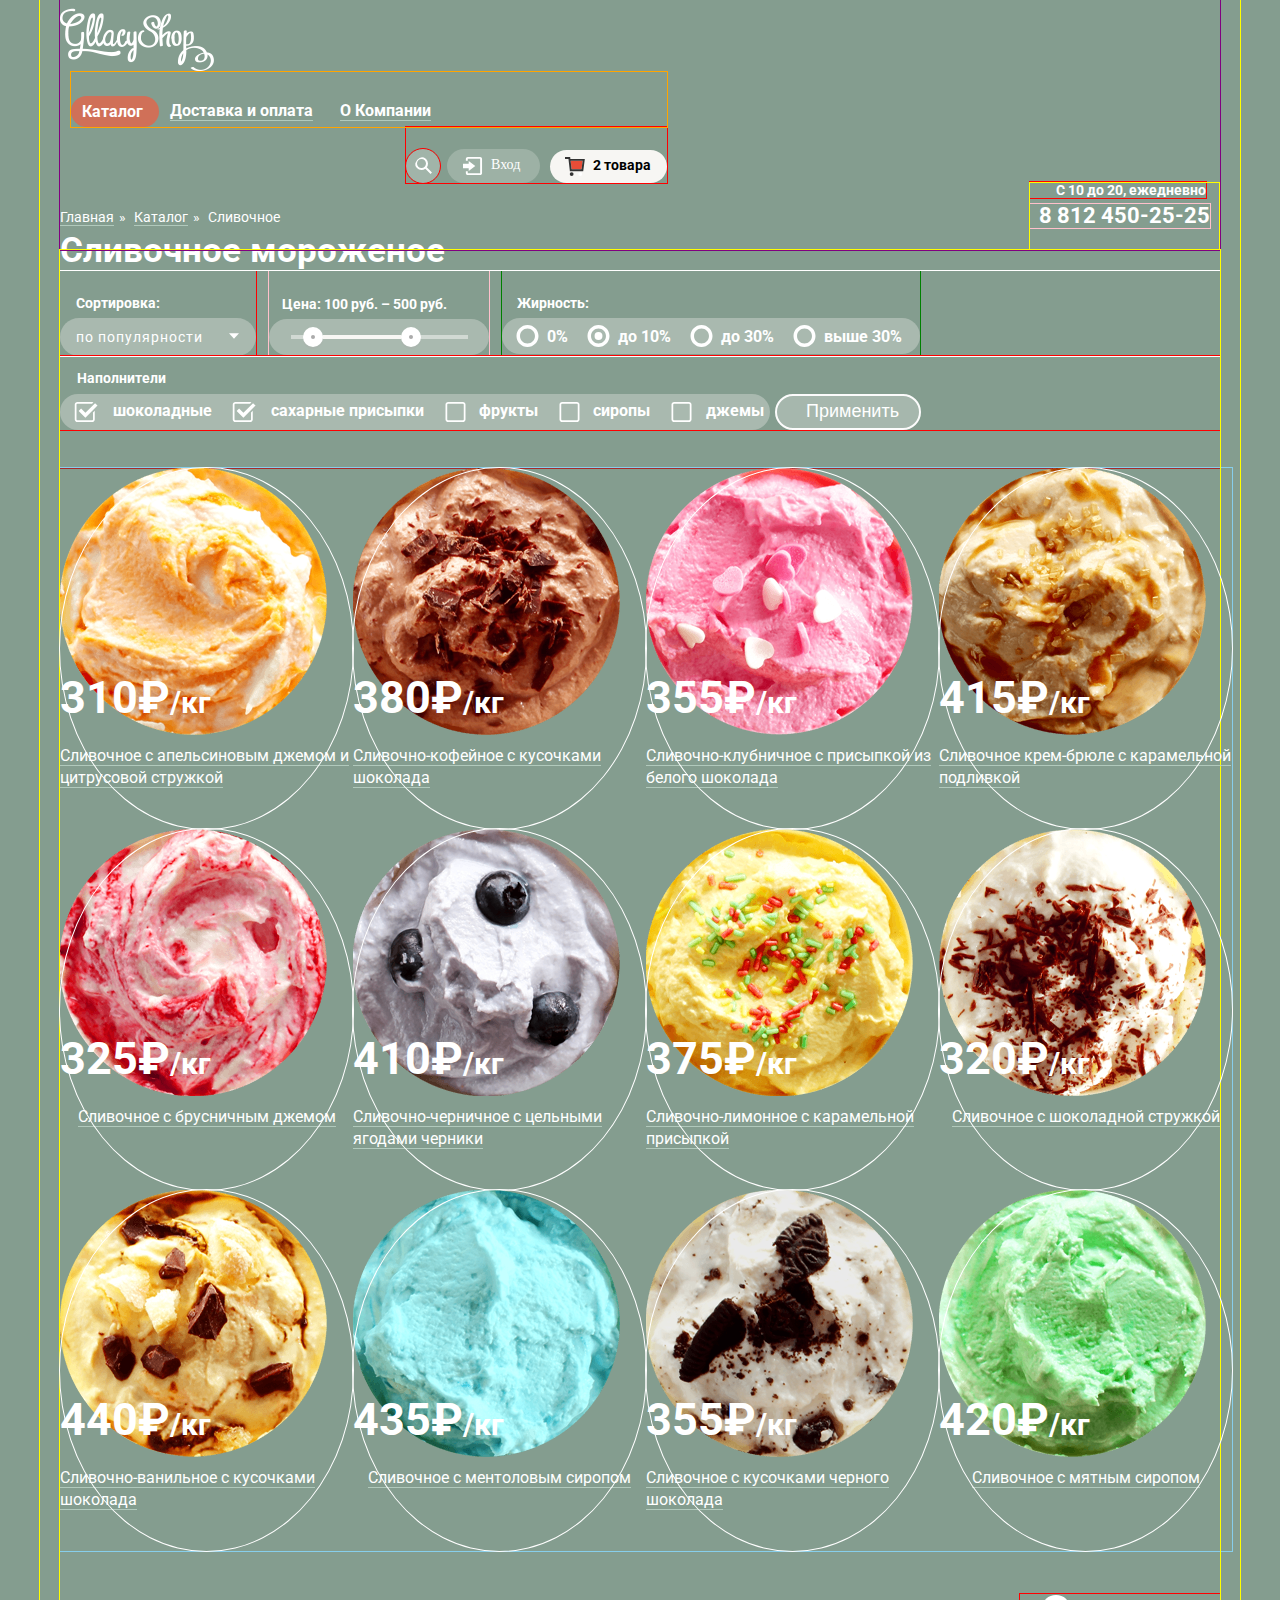
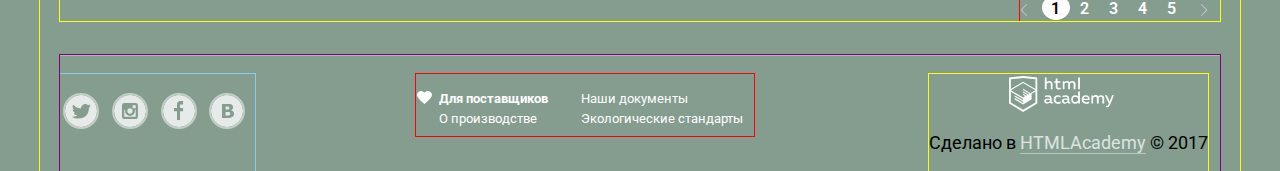
==== commit 451dc410: "стили блока с вафлей" ====
--- a/catalog.html
+++ b/catalog.html
@@ -10,7 +10,7 @@
 	<body class="inner-body">
 		<div class="inner-content-wrapper">
 			<header class="inner-header">
-				<div class="header-wrapper">
+				<div class="inner-wrapper">
 					<a class="inner-logo">
 						<img src="img/logo.png" alt="logo">
 					</a>
@@ -31,11 +31,11 @@
 									<input type="text">
 								</div>
 							</div>
-							<div class="log-in">
+							<div class="inner-log-in">
 								<svg xmlns="http://www.w3.org/2000/svg" xmlns:xlink="http://www.w3.org/1999/xlink" width="21" height="19" viewBox="0 0 21 19"><g ><path d="M6 14.875L12.917 9.5 6 4.125v2.917H-.042v4.917H6z"/><path d="M18 0H5C3.9 0 3 .9 3 2v2h2V2h13v15H5v-2H3v2c0 1.1.9 2 2 2h13c1.1 0 2-.9 2-2V2c0-1.1-.9-2-2-2z"/></g></svg>
 								<span>Вход</span>
 							</div>
-							<div class="popup-block is-hidden">
+							<div class="inner-popup is-hidden">
 								<input type="text">
 								<input type="text">
 								<a href="#">Войти</a>
@@ -49,7 +49,7 @@
 									<span>2 товара</span>
 								</a>
 								<div class="inner-popap-basket is-hidden">
-									<div class="popap-container">
+									<div class="inner-popap-container">
 										<div class="inner-popap-item">
 											<img src="img/popup-ice-cream-1.png" width="33" height="33" alt="">
 											<p class="inner-popap-description">Пломбир с апельсиновым джемом</p>
@@ -62,7 +62,7 @@
 											<p class="inner-popap-description">Клубничный пломбир с присыпкой из белого шоколада</p>
 											<p class="inner-netto">1,5 кг х</p>
 											<p class="inner-price">300 руб.</p>
-											<p class="price">400 руб.</p>
+											<p class="common-price">400 руб.</p>
 										</div>
 										<div class="results-container">
 											<p class="in-order">Итого: 750руб.</p>
@@ -80,7 +80,7 @@
 						<a href="#"><span>Каталог</span></a>
 						<a href="#">Сливочное</a>
 					</div>
-					<div class="header-information">
+					<div class="inner-shedule">
                         <p class="time">С 10 до 20, ежедневно</p>
                         <p class="telephone">8 812 450-25-25</p>
                     </div>
@@ -89,7 +89,7 @@
 			<main class="inner-container">
 				<div class="inner-sorting">
 					<h1 class="inner-sorting-title">Сливочное мороженое</h1>
-					<div class="sorting-block">
+					<div class="sorting-container">
 						<div class="sorting">
 							<h3>Сортировка:</h3>
 							<ul class="popular">
@@ -153,7 +153,7 @@
 				</div>	
 				<div class="goods-container">
 					<section class="goods-item">
-						<img src="img/orange.png" width="267" height="267" alt="orenge-ice-cream">
+						<img src="img/orange.png" width="267" height="267" alt="orange-ice-cream">
 						<p class="goods-item-price">310₽<span>/кг</span></p>
 						<p class="goods-item-text"><span>Сливочное с апельсиновым джемом и цитрусовой стружкой</span></p>
 					</section>
@@ -226,13 +226,13 @@
 			<footer class="inner-footer">
 				<div class="inner-footer-social">
 					<svg xmlns="http://www.w3.org/2000/svg" width="32" height="32" viewBox="0 0 32 32"><path d="M16 0C7.164 0 0 7.164 0 16c0 8.837 7.164 16 16 16 8.837 0 16-7.163 16-16 0-8.836-7.163-16-16-16zm7.944 12.809c-.251 6.516-3.463 10.832-10.992 10.702h-.486c-.447 0-4.543-.443-5.344-1.823 2.479.19 4.247-.406 5.12-1.136-1.048-.289-2.923-.461-3.251-2.848.384.104.618.221 1.299.113-1.307-.824-2.758-1.519-2.679-3.643.311.317 1.164.518 1.46.457-.768-.233-2.149-3.244-.974-4.781 1.984 1.79 4.075 3.482 7.804 3.643.227-2.214 1.24-3.699 3.168-4.325 1.84-.479 3.255.26 3.901 1.138.737-.224 1.453-.466 2.193-.685-.004.833-.569 1.463-.935 1.709.747.165 1.423-.475 1.423-.475-.184.963-1.094 1.725-1.707 1.954z"/></svg>
-					<a href="#" class="social-btn">twitter</a>
+					<a href="#" class="inner-social-btn">twitter</a>
 					<svg xmlns="http://www.w3.org/2000/svg" width="32" height="32" viewBox="0 0 32 32"><g =""><path d="M20.916 16a4.938 4.938 0 1 1-9.877 0c0-.394.051-.773.138-1.14h-.897v6.838h11.396V14.86h-.897c.086.367.137.746.137 1.14z"/><path d="M15.978 18.659c1.466 0 2.659-1.193 2.659-2.659s-1.193-2.659-2.659-2.659c-1.466 0-2.659 1.193-2.659 2.659s1.192 2.659 2.659 2.659zM18.637 10.302h3.039v3.039h-3.039z"/><path d="M16 0C7.164 0 0 7.164 0 16c0 8.837 7.164 16 16 16 8.837 0 16-7.163 16-16 0-8.836-7.163-16-16-16zm7.955 21.698a2.285 2.285 0 0 1-2.279 2.279H10.279A2.285 2.285 0 0 1 8 21.698V10.302a2.286 2.286 0 0 1 2.279-2.279h11.396a2.286 2.286 0 0 1 2.279 2.279v11.396z"/></g></svg>
-					<a href="#" class="social-btn">instagram</a>
+					<a href="#" class="inner-social-btn">instagram</a>
 					<svg xmlns="http://www.w3.org/2000/svg" width="32" height="32" viewBox="0 0 32 32"><path d="M16 0C7.164 0 0 7.163 0 16s7.164 16 16 16c8.837 0 16-7.164 16-16S24.837 0 16 0zm4.062 9.455h-3.021v3.444h3.021v3.445h-3.021v8.61H14.02v-8.61H11v-3.445h3.021V9.455c0-1.902 1.353-3.445 3.021-3.445h3.021v3.445z"/></svg>
-					<a href="#" class="social-btn">facebook</a>
+					<a href="#" class="inner-social-btn">facebook</a>
 					<svg xmlns="http://www.w3.org/2000/svg" width="32" height="32" viewBox="0 0 32 32"><g =""><path d="M16.637 14.495c.402-.019.719-.082.951-.188.326-.145.54-.33.641-.559.101-.229.15-.496.15-.797 0-.232-.058-.465-.174-.697-.116-.232-.322-.405-.617-.517-.264-.1-.592-.155-.984-.165a76.242 76.242 0 0 0-1.652-.014h-.339v2.965h.565c.571 0 1.057-.009 1.459-.028zM18.118 17.084c-.282-.081-.672-.125-1.166-.132a127.97 127.97 0 0 0-1.55-.009h-.79v3.493h.264c1.014 0 1.74-.003 2.18-.009a3.2 3.2 0 0 0 1.212-.245c.377-.157.633-.364.774-.625s.214-.562.214-.9c0-.446-.088-.788-.261-1.03-.17-.241-.464-.423-.877-.543z"/><path d="M16 0C7.164 0 0 7.164 0 16c0 8.837 7.164 16 16 16 8.837 0 16-7.163 16-16 0-8.836-7.163-16-16-16zm6.602 20.531a3.73 3.73 0 0 1-1.124 1.327c-.552.415-1.161.71-1.823.886s-1.501.264-2.519.264h-6.121V8.987h5.443c1.13 0 1.957.038 2.48.113a5.126 5.126 0 0 1 1.561.5c.533.27.929.632 1.189 1.087.26.455.392.975.392 1.558 0 .678-.179 1.278-.536 1.795-.358.518-.863.92-1.517 1.208v.075c.917.182 1.642.559 2.179 1.13.537.571.807 1.325.807 2.261 0 .678-.138 1.283-.411 1.817z"/></g></svg>
-					<a href="#" class="social-btn">vkontakte</a>
+					<a href="#" class="inner-social-btn">vkontakte</a>
 				</div>
 				<div class="inner-footer-menu">
 					<svg xmlns="http://www.w3.org/2000/svg" width="15" height="13" viewBox="0 0 15 13"><path fill="#FFF" d="M10.799 0c-1.35 0-2.551.65-3.3 1.661A4.097 4.097 0 0 0 4.199 0C1.875 0 0 1.806 0 4.044 0 7.223 7.499 13 7.499 13s7.499-5.777 7.499-8.956C14.998 1.806 13.123 0 10.799 0z"/></svg>
@@ -241,10 +241,10 @@
 					<a href="#">Наши документы</a>
 					<a href="#">Экологические стандарты</a>
 				</div>
-				<div class="inner-made-in">
+				<div class="made-in-card">
 					<svg id="Layer_1" data-name="Layer 1" xmlns="http://www.w3.org/2000/svg" viewBox="0 0 108.08 36.85"><title>logo-htmlacademy-small1</title><path d="M44.61,26.88a2,2,0,0,0,.55-0.1v1.33a3.25,3.25,0,0,1-1.18.21,1.67,1.67,0,0,1-1.67-1,4.84,4.84,0,0,1-3.14,1.08c-1.51,0-2.91-.83-2.91-2.55,0-2.13,2-2.79,3.71-2.79a11.08,11.08,0,0,1,2.17.25v-0.3c0-1-.76-1.77-2.19-1.77a7.42,7.42,0,0,0-3,.64v-1.7a10.21,10.21,0,0,1,3.19-.55c2.36,0,3.81,1.12,3.81,3.65v3a0.54,0.54,0,0,0,.49.59h0.17Zm-6.44-1.13A1.35,1.35,0,0,0,39.63,27h0.11a3.39,3.39,0,0,0,2.41-1V24.58a9.72,9.72,0,0,0-1.81-.21c-1,0-2.16.33-2.16,1.38h0Zm12.36-6.11a5,5,0,0,1,2.57.64V22a4.08,4.08,0,0,0-2.3-.7,2.75,2.75,0,1,0,0,5.49,5,5,0,0,0,2.43-.64v1.71a6.27,6.27,0,0,1-2.76.57A4.21,4.21,0,0,1,46,24.51q0-.21,0-0.41a4.32,4.32,0,0,1,4.18-4.46h0.38Zm12.17,7.24a2,2,0,0,0,.55-0.1v1.33a3.25,3.25,0,0,1-1.18.21,1.67,1.67,0,0,1-1.67-1,4.84,4.84,0,0,1-3.14,1.08c-1.51,0-2.91-.83-2.91-2.55,0-2.13,2-2.79,3.71-2.79a11.08,11.08,0,0,1,2.17.25v-0.3c0-1-.76-1.77-2.19-1.77a7.42,7.42,0,0,0-3,.64v-1.7a10.21,10.21,0,0,1,3.19-.55c2.36,0,3.81,1.12,3.81,3.65v3a0.54,0.54,0,0,0,.49.59h0.17Zm-6.44-1.13A1.35,1.35,0,0,0,57.73,27h0.11a3.39,3.39,0,0,0,2.41-1V24.58a9.72,9.72,0,0,0-1.81-.21c-1.06,0-2.16.33-2.16,1.38h0ZM73,16V28.2H71.35V26.88a3.88,3.88,0,0,1-3.19,1.54,4.4,4.4,0,0,1,0-8.78,3.81,3.81,0,0,1,3,1.3V16H73Zm-4.53,5.22a2.76,2.76,0,1,0,0,5.52A2.86,2.86,0,0,0,71.15,25V23A2.91,2.91,0,0,0,68.49,21.27ZM79,19.64c3.31,0,4.46,2.68,3.92,5.09H76.7c0.21,1.5,1.67,2.11,3.19,2.11a6.11,6.11,0,0,0,2.64-.59v1.6a7.14,7.14,0,0,1-3,.57C77,28.42,74.78,27,74.78,24a4.18,4.18,0,0,1,4-4.39H79Zm0.09,1.54a2.28,2.28,0,0,0-2.44,2.1v0.06H81.3A2,2,0,0,0,79.13,21.18Zm5.73,7V19.87h1.65v1a3.81,3.81,0,0,1,2.78-1.27A2.86,2.86,0,0,1,91.89,21a4.12,4.12,0,0,1,2.91-1.33A3.06,3.06,0,0,1,98,23V28.2h-1.9V23.05a1.59,1.59,0,0,0-1.42-1.75H94.42a2.8,2.8,0,0,0-2.07,1.12V28.2h-1.9V23.05A1.59,1.59,0,0,0,89,21.31H88.8a3,3,0,0,0-2.21,1.29v5.63H84.86Zm21.31-8.33h1.9l-3.91,9.46c-0.9,2.17-2.09,2.86-3.35,2.86a4.76,4.76,0,0,1-1.1-.14V30.46a2.86,2.86,0,0,0,.85.12c0.9,0,1.58-.64,2.07-1.9l0.17-.42-4-8.4h2l2.86,6.29ZM38.73,1.46V6.22a3.81,3.81,0,0,1,2.7-1.14,3.25,3.25,0,0,1,3.44,3.4v5.15H43V8.72a1.81,1.81,0,0,0-1.61-2h-0.3a2.93,2.93,0,0,0-2.32,1.39v5.52h-1.9V1.46h1.9ZM49.94,2.31v3h3V6.91h-3v3.81c0,1.1.5,1.46,1.58,1.46a4.49,4.49,0,0,0,1.69-.33v1.6A6.8,6.8,0,0,1,51,13.8a2.55,2.55,0,0,1-2.86-2.74V6.89H46.58V5.26h1.5V2.74Zm5.4,11.31V5.28H57v1A3.81,3.81,0,0,1,59.77,5a2.86,2.86,0,0,1,2.6,1.33A4.12,4.12,0,0,1,65.28,5,3.06,3.06,0,0,1,68.44,8.4v5.21h-1.9V8.46a1.59,1.59,0,0,0-1.42-1.75H64.89a2.8,2.8,0,0,0-2.07,1.12v5.78h-1.9V8.46A1.59,1.59,0,0,0,59.5,6.71H59.27A3,3,0,0,0,57.06,8v5.63H55.34ZM71.17,1.45H73V13.6H71.17V1.45ZM14.71,0H14.55L0,1.54V28.21l14.55,8.66,14.55-8.66V1.54Zm12.5,27.1L14.55,34.64,1.9,27.12V16.18l12.59,7.5V25L5.86,19.9v1.31l8.68,5.21v1.39L5.87,22.65V24l8.68,5.21,8.75-5.24V18.31L27.2,16V27.12Zm0-12.53-3.48,2-1.6,1L14.51,13v1.31L21,18.23H21l-0.14.09-1,.54-5.37-3.2V17l4.24,2.52-1,.67-3.2-1.9v1.31l2.1,1.24L14.5,22.1,2,14.65,14.51,7.11Zm0-1.32L14.49,5.76,1.91,13.25v-10L14.56,1.92,27.21,3.25v10h0Z" transform="translate(0 -0.02)" fill="#fff"/></svg>
-					<p class="made-in-description">Сделано в
-					<a href="#" class="link-htmlacademy">HTMLAcademy</a> &copy; 2017</p>
+					<p class=".inner-made-in">Сделано в
+					<a href="#" class="inner-link-htmlacademy">HTMLAcademy</a> &copy; 2017</p>
 				</div>
 			</footer>
 		</div>
--- a/css/style.css
+++ b/css/style.css
@@ -30,7 +30,7 @@
     outline: red solid thin;
     background-color: #849d8f;
     background-repeat: no-repeat;
-    background-position: 33% -1px;
+    background-position: 46% -8px;
     transition: background-image 0.5s ease, background-color 0.5s ease;
 }
 
@@ -49,36 +49,46 @@
 }
 
 .content-wrapper {
-    width: 1200px;
+    outline: yellow solid thin;
+    width: 1160px;
     margin: 0 auto;
     padding: 0 20px;
 
 }
 /*Начало стилей слайдера*/
 .slider {
+    outline: green solid thin;
     position: relative;
-    padding-top: 257px;
+    padding-top: 242px;
     line-height: 1.1;
     text-align: center;
     color: #fff;
 }
 
+.title-container {
+    display: flex;
+    width: 1160px;
+    align-items: center;
+    flex-direction: column;
+}
+
 .slide-title {
-    width: 700px;
-    margin: 0 auto;
+    outline: white solid thin;
+    width: 685px;
+    margin-left: -14px;
     margin-bottom: 27px;
     font-weight: 700;
     font-size: 58px;
+    letter-spacing: 1px;
 }
 
 .slide-btn {
-    display: inline-block;
-    padding: 10px 43px;
-    margin-right: 43px;
+    outline: yellow solid thin;
+    padding: 10px 42px;
+    margin-right: 14px;
     font-weight: 600;
     font-size: 31px;
     line-height: 41px;
-    vertical-align: top;
     color: #fff;
     text-decoration: none;
     text-shadow: 0 2px 5px rgba(160, 32, 11, .76);
@@ -105,14 +115,15 @@
 }
 
 .slider-controls {
+    outline: yellow solid thin;
     position: absolute;
-    bottom: 18px;
-    left: 4;
+    bottom: 21px;
     z-index: 20;
     font-size: 0;
 }
 
 .slider-controls label {
+    outline: white solid thin;
     display: inline-block;
     width: 17px;
     height: 17px;
@@ -285,7 +296,7 @@
     fill: #000000;
 } 
 
-.log-in {
+.inner-log-in {
     display: flex;
     margin-left: 7px;
     padding-right: 20px;
@@ -294,7 +305,7 @@
     color: #fff;
 }
 
-.log-in span {
+.inner-log-in span {
     padding-left: 8px;
     padding-top: 8px;
     font-family: "Roboto Medium";
@@ -303,7 +314,7 @@
 
 }
 
-.log-in svg {
+.inner-log-in svg {
     fill: #fff;
     padding-left: 16px;
     height: 34px;
@@ -408,17 +419,6 @@
     font-weight: bold;
 }
 
-.basket {
-    position: absolute;
-    content: "";
-    background-image: url("../img/spritesheet.png");
-    width: 21px;
-    height: 20px;
-    background-position: -15px -15px;
-    top: 5px;
-    left: 14px;
-}
-
 .inner-basket:hover .inner-popap-basket {
     display: block;
 }
@@ -434,7 +434,7 @@
     margin-top: 5px;
 }
 
-.popap-container {
+.inner-popap-container {
     display: flex;
     width: 100%;
     flex-direction: column;
@@ -446,7 +446,7 @@
     outline: black solid thin;
 }
 
-.popap-container .inner-popap-item:nth-of-type(2){
+.inner-popap-container .inner-popap-item:nth-of-type(2){
     margin-top: -7px;
 }
 
@@ -508,7 +508,7 @@
     margin-top: 21px;
 }
 
-.price {
+.common-price {
     margin-top: 20px;
     margin-left: 20px;
 }
@@ -560,7 +560,7 @@
     box-shadow: inset 0 2px 2px rgba(172, 16, 0, 1);
 }
 
-.header-wrapper {
+.inner-header {
     display: flex;
 }
 
@@ -603,7 +603,7 @@
     outline: green solid thin;
 }
 
-.header-information {
+.inner-shedule {
     display: flex;
     outline: yellow solid thin;
     justify-content: flex-start;
@@ -613,7 +613,7 @@
     color: #fff;
 }
 
-.header-information .time {
+.inner-shedule .time {
     font-size: 14px;
     line-height: 16px;
     font-weight: bold;
@@ -623,7 +623,7 @@
 
 }
 
-.header-information .telephone {
+.inner-shedule .telephone {
     font-size: 22px;
     line-height: 24px;
     font-weight: bold;
@@ -659,7 +659,7 @@
 
 }
 
-.sorting-block {
+.sorting-container {
     display: flex;
     outline: white solid thin;
 }
@@ -1023,20 +1023,20 @@
     padding: 5px 0px 0px 1px;
 }
 
-.inner-made-in {
+.made-in-card {
     display: flex;
     margin-right: 12px;
     outline: yellow solid thin;
     flex-direction: column;
 }
 
-.inner-made-in svg {
+.made-in-card svg {
     height: 40px;
     width: 105px;
     margin-left: 80px;
 }
 
-.made-in-description {
+.inner-made-in {
     outline: blue solid thin;
     color: #DDE4E0;
     font-size: 12px;
@@ -1044,35 +1044,48 @@
     margin-top: 5px;
 }
 
-.link-htmlacademy {
+.inner-link-htmlacademy {
     text-decoration: none;
     color: #DDE4E0;
     border-bottom: 1px solid #B1C9BC;
-}
-
-
-
-
-
-
-
-
-
-
-
-
-/*
+} 
+/*Конец стилей внутренней страницы*/
+
+.main-header {
+    display: flex;
+    flex-direction: column;
+    justify-content: space-between;
+    align-items: center;
+    width: 1160px;
+    margin: 0 auto;
+    outline: purple solid thin;
+}
+
+.wrapper {
+    outline: gold solid thin;
+    display: flex;
+    align-items: flex-start;
+    justify-content: space-between;
+    width: 1160px;
+}
+
+.info-wrapper {
+    display: flex;
+    justify-content: space-between;
+    outline: purple solid thin;
+}
+
 .logo {
-    float: left;
-    margin-top: 9px;
+    outline: red solid thin;
+    margin-top: 8px;
+    margin-right: 13px;
 }
 
 .main-menu {
-    float: left;
-    width: 490px;
-    margin-left: 10px;
-    margin-top: 28px;
-    vertical-align: top;
+    display: flex;
+    outline: blue solid thin;
+    margin-right: 339px;
+    margin-top: 16px;
 }
 
 .is-hidden {
@@ -1080,11 +1093,11 @@
 }
 
 .main-menu a {
-    position: relative;
-    display: inline;
+    outline: pink solid thin;
     color: #fff;
     text-decoration: none;
-    padding: 7px 9px 6px 10px;
+    padding: 7px 9px 6px 11px;
+    margin-right: 7px;
     font-weight: bold;
     font-size: 16px;
     line-height: 18px;
@@ -1101,7 +1114,7 @@
 }
 
 .main-menu a:hover .main-menu span {/*почему селектор не работает?*/
- /*   border-bottom: none;
+    border-bottom: none;
 }
 
 .main-menu a:active {
@@ -1162,39 +1175,34 @@
 } 
 
 .user-block {
-    position: relative;
-    float: right;
-    width: 277px;
-    height: 60px;
-    margin-top: 23px;
-    margin-right: 37px;
+    display: flex;
+    outline: gold solid thin;
+    width: 276px;
+    margin-top: 14px;
 }
 
 .search {
-    float: left;
+    outline: yellow solid thin;
     font-size: 0;
 }
 
 .search-link {
-    float: left;
+    outline: red solid thin;
     font-size: 0;
-    width: 32px;
-    height: 32px;
-    background-color: #A1B5AA;
-    background-image: url("../img/spritesheet.png");
-    background-position: -306px -178px;
+}
+
+.search-link svg {
+    width: 23px;
+    height: 26px;
+    fill: #fff;
+    background-color: #A1B4A9;
+    padding: 8px 2px 0 9px;
     border-radius: 50%;
-}
-
-.search-link:hover {
-    width: 32px;
-    height: 32px;
-    background-color: #F8F7F4;
-    background-image: url("../img/spritesheet.png");
-    background-position: -354px -178px;
-} 
+    outline: red solid thin;
+}
 
 .search-block {
+    outline: white solid thin;
     display: none;
 }
 
@@ -1202,15 +1210,9 @@
     display: block;
 }
 
-.search-block {
-    position: absolute;
-    width: 326px;
-    height: 69px;
-    background-color: #F8F7F4;
-    top: 36px;
-    right: 244px;
-    border-radius: 5px;
-    padding: 15px 0px 0px 15px;
+.search {
+    outline: blue solid thin;
+    
 }
 
 .search-block input {
@@ -1222,42 +1224,29 @@
 }
 
 .log-in {
-    position: relative;
-    float: left;
-    margin-left: 10px;
-    width: 50px;
+    outline: yellow solid thin;
+    display: flex;
+    margin-left: 9px;
+    padding-right: 20px;
     border-radius: 18px;
-    padding: 6px 0px 8px 45px;
     background-color: #9DB1A5;
     color: #fff;
 }
 
-.log-in::before {
-    position: absolute;
-    content: "";
-    background-image: url("../img/icons/log-in.png");
-    width: 21px;
-    height: 19px;
-    top: 6px;
-    left: 16px;
-}
-
-.log-in:hover {
-    position: relative;
-    background-color: #F8F7F4;
-    color: #000;
-    width: 50px;
-    padding: 6px 0px 8px 45px;
-   
-}
-
-.log-in:hover::before {
-    position: absolute;
-    content: "";
-    background-image: url("../img/spritesheet.png");
-    width: 21px;
-    height: 19px;
-    background-position: -263px -143px;
+.log-in span {
+    padding-left: 8px;
+    padding-top: 8px;
+    font-family: "Roboto";
+    font-weight: 600;
+    font-size: 14px;
+    line-height: 16px;
+}
+
+.log-in svg {
+    fill: #fff;
+    padding-left: 16px;
+    height: 34px;
+    width: 20px;
 }
 
 .popup-block {
@@ -1312,101 +1301,130 @@
 }
 
 .basket {
-    position: relative;
-    float: left;
-    margin-left: 10px;
-    width: 50px;
+    display: flex;
+    margin-left: 7px;
+    padding-right: 17px;
     border-radius: 18px;
-    padding: 6px 21px 8px 43px;
     background-color: #9DB1A5;
     
 }
 
-.basket a {
+.basket .buy {
+    display: flex;
     text-decoration: none;
     color: #fff;
-}
-
-.basket::before {
-    position: absolute;
-    content: "";
-    background-image: url("../img/spritesheet.png");
-    width: 21px;
-    height: 20px;
-    background-position: -15px -15px;
-    top: 5px;
-    left: 14px;
-}
-
-.header-information {
-    float: right;
-    color: #fff;
-}
-
-.header-information .time {
     font-size: 14px;
-    line-height: 24px;
-    margin: 0;
-    padding: 12px 5px 0px 28px;
-
-}
-
-.header-information .telephone {
+   
+}
+
+.buy svg {
+    fill: #fff;
+    padding-left: 15px;
+    height: 33px;
+    width: 20px;
+}
+
+.basket span {
+    padding-left: 8px;
+    padding-top: 7px;
+    padding-right: 16px;
+    font-weight: 600;
+}
+
+
+.info-wrapper {
+    outline: yellow solid thin;
+    display: flex;
+    justify-content: flex-end;
+    width: 1160px;
+}
+
+.shedule {
+    display: flex;
+    outline: yellow solid thin;
+    justify-content: flex-start;
+    flex-wrap: wrap;
+    width: 189px;
+    margin-left: 737px;
+    color: #fff;
+}
+
+.info-wrapper .time {
+    font-size: 14px;
+    line-height: 16px;
+    font-weight: bold;
+    margin-top: -5px;
+    padding: 0px 15px 0px 20px;
+    outline: red solid thin;
+}
+
+.info-wrapper .telephone {
+    outline: green solid thin;
     font-size: 22px;
     line-height: 24px;
     font-weight: bold;
-    margin: 0;
-    padding: 0px 21px 5px 15px;
-}
+    margin-top: -8px;
+    padding: 0px 9px 0px 5px;
+}    
 
 .main-container {
-    width: 1200px;
+    display: flex;
+    flex-direction: column;
+    width: 1160px;
+    padding: 0 20px;
     margin: 0 auto;
-    padding: 0 20px;
+    outline: yellow solid thin;
 }
 
 .offers-container {
+    display: flex;
+    outline: white solid thin;
     padding-top: 42px;
 }
 
 .offer-card {
-    display: inline-block;
+    display: flex;
+    flex-direction: column;
+    outline: green solid thin;
     width: 560px;
     border-radius: 15px;
     margin-right: 15px;
-    margin-left: 5px;
     padding-bottom: 23px;
 }
 
 .offers-container .raspberry {
+    outline: gold solid thin;
     background-image: url("../img/raspberry.jpg");
     background-repeat: no-repeat;
 }
 
 .offers-container .chocolate {
+    margin-left: 11px;
+    outline: pink solid thin;
     background-image: url("../img/chocolate.jpg");
     background-repeat: no-repeat;
 }
 
 .offer-title {
-    display: inline-block;
+    outline: orange solid thin;
     font-size: 35px;
     line-height: 41px;
     font-weight: bold;
     color: #fff;
-    margin: 15px 0 20px 18px;
+    margin: 17px 0px 0px 18px;
 }
 
 .offer-text {
-    display: inline-block;
+    outline: yellow solid thin;
     font-size: 18px;
     line-height: 22px;
-    margin: 15px 0 23px 20px;
+    margin: 15px 0 43px 19px;
     color: #fff;
 }
 
 .offer-btn {
-    float: right;
+    outline: red solid thin;
+    align-self: flex-end;
     padding: 12px 24px;
     margin-right: 19px;
     font-size: 18px;
@@ -1438,36 +1456,39 @@
 }
 
 .popular-goods {
-    display: inline-block;
+    outline: yellow solid thin;
+    display: flex;
     margin-top: 30px;
+   
 }
 
 .photo {
-    padding-top: 11px;
-    padding-left: 5px;
+    display: flex;
+    flex-direction: column;
+    outline: white solid thin;
+}
+
+.photo .hit {
+    align-self: flex-start;
+    padding-top: 10px;
+    position: absolute;
 }
 
 .photo > img {
     border-radius: 50%;
-}
-
-.photo::before {
-    position: absolute;
-    content: "";
-    background-image: url("../img/popular.png");
-    background-repeat: no-repeat;
-    width: 61px;
-    height: 61px;
-    top: 10px;
-    left: 6px;
+    padding-top: 10px;
 }
 
 .popular-goods-container {
+    display: flex;
+    flex-direction: column;
+    align-items: flex-start;
+    width: 293px;
+    border-radius: 50%;
     position: relative;
-    display: inline-block;
-    width: 292px;
-    margin-right: -4px;
-
+    padding-bottom: 30px;
+    padding-right: 26px;
+    outline: white solid thin;
 }
 
 .popular-goods-container:hover {
@@ -1481,26 +1502,36 @@
 }
 
 .popular-goods-price {
+    outline: white solid thin;
     position: absolute;
-    display: inline-block;
-    color: #fff;
-    bottom: 95px;
-    left: 5px;
-    font-weight: bold;
+    top: 168px;
+    color: #fff;
     font-size: 45px;
+    font-weight: bold;
+    margin-bottom: 0px;
+}
+
+.popular-goods-price span {
+    font-size: 30px;
+    font-weight: bold;
 }
 
 .popular-goods-description {
-    display: inline-block;
-    color: #fff;
-    text-align: center;
-    margin-top: 3px;
-    padding-bottom: 64px;
+    align-self: center;
+    color: #fff;
+    font-size: 16px;
+    line-height: 22px;
+    margin-top: 10px;
+    margin-bottom: 10px;
+}
+
+.popular-goods-description span {
+    border-bottom: 1px solid #B1C9BC;
 }
 
 .popular-btn {
+    outline: pink solid thin;
     position: absolute;
-    float: right;
     bottom: 23px;
     padding: 9px 14px;
     margin-left: 40px;
@@ -1538,107 +1569,76 @@
 }
 
 .features {
-    background-image: url("../img/waffle-pattern.png");
-    background-repeat: repeat;
-    margin-top: -37px;
-    margin-left: 5px;
-    padding: 20px 0 22px 20px;
+    display: flex;
+    flex-wrap: wrap;
+    flex-flow: wrap;
+    justify-content: space-around;
+    width: 1149px;
+    outline: green solid thin;
+    background-image: url("../img/waffle-background.png");
+    background-repeat: no-repeat;
     border-radius: 20px;
+    padding-bottom: 20px;
+    margin-bottom: 39px;
     
 }
 
 .features-title {
-    display: block;
-    width: 1120px;
+    outline: red solid thin;
     font-size: 24px;
     line-height: 30px;
     font-weight: bold;
-    padding-top: 5px;
+    padding-top: 23px;
+    padding-left: 19px;
 
 }
 
 .feature-topic {
-    position: relative;
-    display: inline-block;
-    width: 504px;
-    padding-left: 56px;
+    outline: pink solid thin;
+    width: 456px;
     font-size: 16px;
     line-height: 22px;
     font-weight: 600;
-    margin-bottom: 2px;
-    margin-top: 22px;
-    vertical-align: top;
-}
-
-.features .ice-cream::before {
+    margin: 24px 13px 2px 0px;
+    padding-left: 50px;
+}
+
+.features img {
+    outline: purple solid thin;
     position: absolute;
-    content: "";
-    background-image: url("../img/spritesheet.png");
-    background-repeat: no-repeat;
-    width: 49px;
-    height: 49px;
-    background-position: -122px -94px;
-    top: -12px;
-    left: 0px;
-}
-
-.features .cow::before {
-    position: absolute;
-    content: "";
-    background-image: url("../img/spritesheet.png");
-    background-repeat: no-repeat;
-    width: 49px;
-    height: 49px;
-    background-position: -210px -15px;
-    top: -12px;
-    left: 0px;
-}
-
-.features .leaf::before {
-    position: absolute;
-    content: "";
-    background-image: url("../img/spritesheet.png");
-    background-repeat: no-repeat;
-    width: 49px;
-    height: 49px;
-    background-position: -15px -156px;
-    top: -14px;
-    left: 0px;
-}
-
-.features .thermometer::before {
-    position: absolute;
-    content: "";
-    background-image: url("../img/spritesheet.png");
-    background-repeat: no-repeat;
-    width: 49px;
-    height: 49px;
-    background-position:  -224px -232px;
-    top: -14px;
-    left: 0px;
-}
-
-.info-wrapper {
-    margin-top: 39px;
-
+    margin-top: -14px;
+    margin-left: -55px;
+}
+
+.info-container {
+    outline: yellow solid thin;
+    display: flex;
+    justify-content: flex-start;
+    width: 1160px;
 }
 
 .new-info {
+    outline: green solid thin;
     display: inline-block;
     background-image: url("../img/strawberry-background.png");
     background-repeat: no-repeat;
     width: 540px;
     vertical-align: top;
-    margin-left: 5px;
-    margin-right: 16px;
+   
+    margin-right: 22px;
     padding: 4px 0 25px 20px;
 }
 
 .new-info-title {
-    margin-bottom: 6px;
+    outline: purple solid thin;
+    font-size: 16px;
+    line-height: 22px;
+    font-weight: 600;
+    margin-bottom: 5px;
 }
 
 .new-info-link {
+    outline: blue solid thin;
     display: inline-block;
     width: 308px;
     font-size: 24px;
@@ -1649,6 +1649,7 @@
 }
 
 .subscribe {
+    outline: yellow solid thin;
     display: inline-block;
     background-image: url("../img/envelope.png");
     background-repeat: no-repeat;
@@ -1658,12 +1659,16 @@
 }
 
 .subscribe-text {
+    outline: skyblue solid thin;
     width: 510px;
     margin-top: 12px;
     margin-left: 6px;
+    font-size: 16px;
+    line-height: 22px;
 }
 
 .subscribe input {
+    outline: brown solid thin;
     width: 352px;
     padding: 12px 0 11px 13px;
     margin: 1px 0 20px 7px;
@@ -1673,6 +1678,7 @@
 }
 
 .subscribe .btn {
+    outline: red solid thin;
     padding: 9px 14px;
     margin-left: 9px;
     letter-spacing: 1px;
@@ -1690,6 +1696,7 @@
 }
 
 .map-block {
+    outline: red solid thin;
     width: auto;
     position: relative;
     margin-top: 40px;
@@ -1697,38 +1704,33 @@
 
 .map {
     width: 100%;
-
-}
-
-.map-block::before {
+}
+
+.map-marker {
+    outline: brown solid thin;
     position: absolute;
-    content: "";
-    background-image: url("../img/spritesheet.png");
-    background-repeat: no-repeat;
-    width: 80px;
-    height: 140px;
-    background-position: -314px -15px;
-    top: 170px;
-    left: 300px;
+    top: 171px;
+    left: 304px;
 }
 
 .contacts-container {
+    outline: green solid thin;
     position: absolute;
-    float: left;
     width: 305px;
     background-color: #fff;
     border-radius: 20px;
     top: 61px;
-    right: 116px;
+    right: 106px;
 }
 
 .contacts-wrapper {
-    display: inline-block;
+    outline: purple solid thin;
     padding-left: 25px;
+    padding-bottom: 42px;
 }
 
 .contacts-container .contacts-text {
-    display: inline-block;
+    outline: brown solid thin;
     font-size: 14px;
     line-height: 20px;
     width: 157px;
@@ -1737,7 +1739,7 @@
 }
 
 .contacts-adress {
-    display: inline-block;
+    outline: red solid thin;
     width: 260px;
     font-size: 18px;
     line-height: 24px;
@@ -1747,15 +1749,16 @@
 }
 
 .contacts-note {
-    display: inline-block;
+    outline: black solid thin;
     font-size: 14px;
     line-height: 20px;
     width: 175px;
     margin-bottom: 6px;
+    margin-top: 18px;
 }
 
 .contacts-container .telephone {
-    display: inline-block;
+    outline: brown solid thin;
     width: 260px;
     font-size: 18px;
     line-height: 22px;
@@ -1765,19 +1768,18 @@
 }
 
 .comment {
-    display: inline-block;
+    outline: yellow solid thin;
     font-size: 14px;
     line-height: 20px;
     width: 160px;
-    margin-bottom: 24px;
+    margin-bottom: 35px;
     margin-top: 0;
 }
 
 .feedback {
-    display: inline-block;
+    outline: green solid thin;
     padding: 9px 31px;
     line-height: 24px;
-    vertical-align: top;
     color: #fff;
     margin-bottom: 32px;
     text-decoration: none;
@@ -1805,123 +1807,98 @@
 }
 
 .footer {
-    width: auto;
-}
-
-.footer-container {
-    width: 1200px;
+    display: flex;
+    justify-content: space-between;
+    width: 1160px;
+    padding: 0 20px;
     margin: 0 auto;
+    margin-top: -7px;
+    border-top: 1px solid #A9BBB1;
+    padding-top: 18px;
+    outline: purple solid thin;
 }
 
 .footer-social {
-    float: left;
-    width: 265px;
-    margin-top: 36px;
-    margin-left: 28px;
-    vertical-align: top;
-}
-
-.social-btn {
-    float: left;
-    width: 35px;
-    height: 35px;
-    margin-right: 14px;
-    vertical-align: middle;
+    outline: gold solid thin;
+    display: flex;
+    justify-content: space-around;
+    outline: skyblue solid thin;
+    width: 195px;
+    padding-top: 12px;
+    margin-left: 9px;
+}
+
+.footer-social a {
+    font-size: 0;
+}
+
+.footer-social svg {
+    fill: #E6EBE9;
     border: 2px solid #C2CEC7;
     border-radius: 50%;
-    font-size: 0;
-}
-
-.social-btn:hover {
+    margin-top: 7px;
+}
+
+.footer-social svg:hover {
+    fill: #fff;
     border-color: #DAE2DE;
 }
 
-.social-btn:active {
-    background-color: #E9E9E9;
-    border-color: #D0D9D4;
-    background-color: transparent;
-}
-
-.social-btn-twitter {
-    background-image: url("../img/spritesheet.png");
-    width: 32px;
-    height: 32px;
-    background-position: -303px -232px;
-}
-
-.social-btn-instagram {
-    background-image: url("../img/spritesheet.png");
-    width: 32px;
-    height: 32px;
-    background-position: -201px -94px;
-}
-
-.social-btn-facebook {
-    background-image: url("../img/spritesheet.png");
-    width: 32px;
-    height: 32px;
-    background-position: -15px -94px;
-}
-
-.social-btn-vkontakte {
-    background-image: url("../img/spritesheet.png");
-    width: 32px;
-    height: 32px;
-    background-position: -15px -294px;
+.footer-social svg:active {
+    fill: #E9E9E9;
+    border-color: #DAE2DE;
 }
 
 .footer-menu {
-    position: relative;
-    float: left;
-    width: 370px;
-    margin-left: 133px;
-    margin-top: 31px;
-    padding-left: 20px;
+    outline: pink solid thin;
+    width: 338px;
+    max-height: 50px;
+    margin-left: -15px;
+    padding-top: 12px;
+    display: flex;
+    flex-wrap: wrap;
+    flex-direction: column;
 }
 
 .footer-menu a {
-    display: inline-block;
-    min-width: 140px;
+    outline: yellow solid thin;
     font-size: 13px;
-    line-height: 18px;
     color: #fff;
     text-decoration: none;
-}
-
-.footer-menu .active-link {
-    font-weight: bold;
-}
-
-.footer-menu .active-link::before {
-    content: "";
+    padding: 5px 0px 0px 23px;
+}
+
+.footer-menu .active {
+    font-weight: bold;
+}
+
+.footer-menu svg {
     position: absolute;
-    background-image: url("../img/spritesheet.png");
-    width: 15px;
-    height: 13px;
-    top: 6px;
-    left: 1px;
-    background-position: -77px -94px;
+    padding: 5px 0px 0px 1px;
 }
 
 .footer-made-in {
-    float: right;
-    width: 200px;
-    margin-right: 17px;
-}
-
-.footer-made-in img {
-    margin-top: 18px;
-    margin-left: 2px;
-}
-
-.made-in-description {
+    display: flex;
+    margin-right: 2px;
+    outline: yellow solid thin;
+    flex-direction: column;
+}
+
+.footer-made-in svg {
+    height: 40px;
+    width: 105px;
+}
+
+.made-in-text {
+    outline: blue solid thin;
+    color: #DDE4E0;
     font-size: 12px;
-    line-height: 18px;
-    color: #fff;
-    margin-top: 0;
-}
-
-
-
-*/
-
+    line-height: 16px;
+    margin-top: 5px;
+}
+
+.link-htmlacademy {
+    text-decoration: none;
+    color: #DDE4E0;
+    border-bottom: 1px solid #B1C9BC;
+} 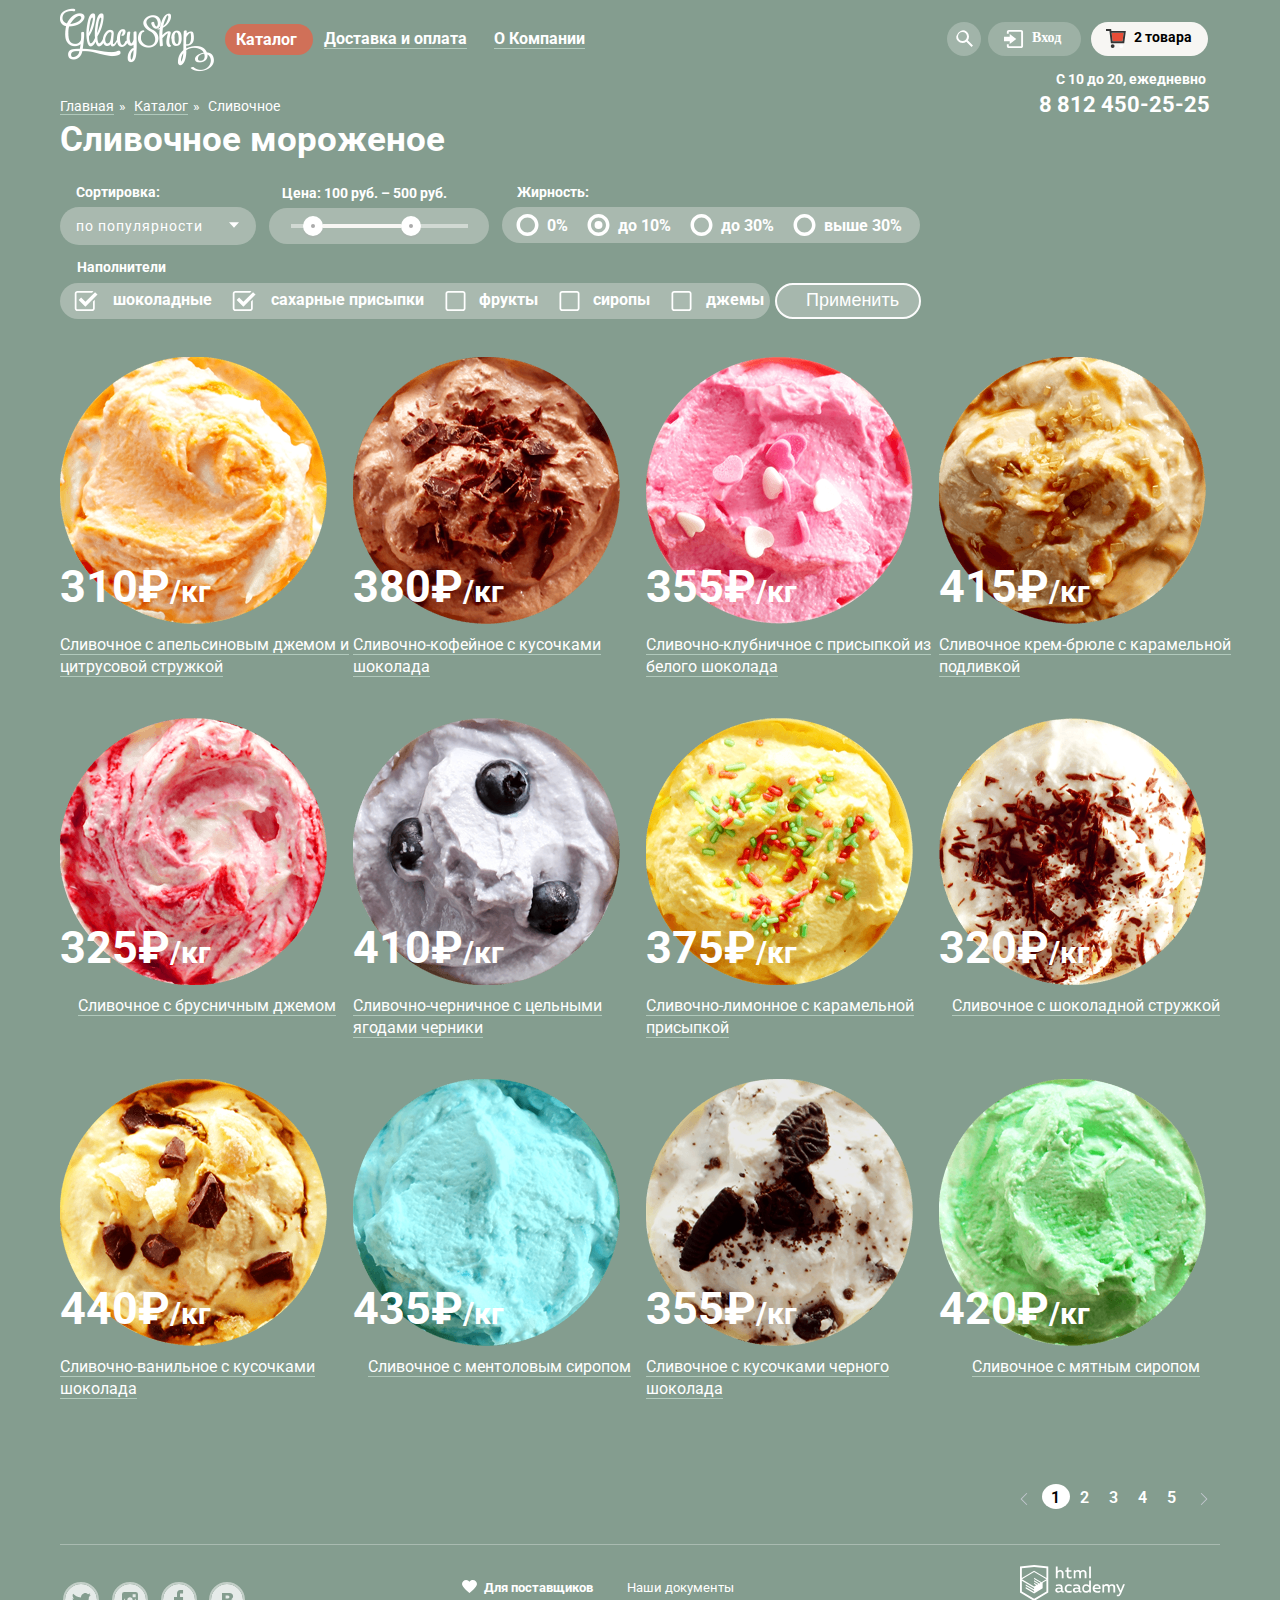
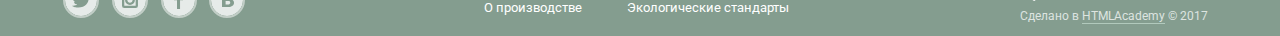
==== commit 31ec74f1: "доработки" ====
--- a/catalog.html
+++ b/catalog.html
@@ -11,13 +11,13 @@
 		<div class="inner-content-wrapper">
 			<header class="inner-header">
 				<div class="inner-wrapper">
-					<a class="inner-logo">
-						<img src="img/logo.png" alt="logo">
+					<a href="index.html" class="inner-logo">
+						<img src="img/logo.png" width="154" height="64" alt="logo">
 					</a>
 					<div class="inner-menu">
 						<a href="#" class="active">Каталог</a>
-						<a href="#"><span>Доставка и оплата</span></a>
-						<a href="#"><span>О Компании</span></a>
+						<a href="#"><span class="border-bottom">Доставка и оплата</span></a>
+						<a href="#"><span class="border-bottom">О Компании</span></a>
 					</div>
 					<div class="inner-user-block">
 						<div class="inner-user-container">
@@ -43,31 +43,33 @@
 								<a href="#">Новая регистрация</a>
 							</div>
 							<div class="inner-basket">
-								<a href="#" class="buy">
-									<svg xmlns="http://www.w3.org/2000/svg" width="21" height="20" viewBox="0 0 21 20"><path fill="#E84D37" d="M5.888 4.031L6.922 13h10.45l1.176-8.969z"/><circle fill="#343434" cx="6.984" cy="18" r="2"/><circle cx="15.984" cy="18" r="2"/><path fill="#343434" d="M5.657 2.031L5.422 0H0v2h3.64l1.5 13h13.988l1.699-12.969H5.657zM17.372 13H6.922L5.888 4.031h12.66L17.372 13z"/>
-									</svg>
-									<span>2 товара</span>
-								</a>
-								<div class="inner-popap-basket is-hidden">
-									<div class="inner-popap-container">
-										<div class="inner-popap-item">
-											<img src="img/popup-ice-cream-1.png" width="33" height="33" alt="">
-											<p class="inner-popap-description">Пломбир с апельсиновым джемом</p>
-											<p class="inner-netto">1,5 кг х</p>
-											<p class="inner-price">200 руб.</p>
-											<p class="price">300 руб.</p>
-										</div>
-										<div class="inner-popap-item">
-											<img src="img/popup-ice-cream-2.png" width="33" height="33" alt="">
-											<p class="inner-popap-description">Клубничный пломбир с присыпкой из белого шоколада</p>
-											<p class="inner-netto">1,5 кг х</p>
-											<p class="inner-price">300 руб.</p>
-											<p class="common-price">400 руб.</p>
-										</div>
-										<div class="results-container">
-											<p class="in-order">Итого: 750руб.</p>
-											<button class="inner-popap-button">Оформить заказ</button>
-										</div>
+								<div class="inner-basket-container">
+									<a href="#" class="buy">
+										<svg xmlns="http://www.w3.org/2000/svg" width="21" height="20" viewBox="0 0 21 20"><path fill="#E84D37" d="M5.888 4.031L6.922 13h10.45l1.176-8.969z"/><circle fill="#343434" cx="6.984" cy="18" r="2"/><circle cx="15.984" cy="18" r="2"/><path fill="#343434" d="M5.657 2.031L5.422 0H0v2h3.64l1.5 13h13.988l1.699-12.969H5.657zM17.372 13H6.922L5.888 4.031h12.66L17.372 13z"/>
+										</svg>
+										<span>2 товара</span>
+									</a>
+									<div class="inner-popap-basket">
+										<div class="inner-popap-container">
+											<div class="inner-popap-item">
+												<img src="img/popup-ice-cream-1.png" width="33" height="33" alt="">
+												<p class="inner-popap-description">Пломбир с апельсиновым джемом</p>
+												<p class="inner-netto">1,5 кг х</p>
+												<p class="inner-price">200 руб.</p>
+												<p class="common-price">300 руб.</p>
+											</div>
+											<div class="inner-popap-item">
+												<img src="img/popup-ice-cream-2.png" width="33" height="33" alt="">
+												<p class="inner-popap-description">Клубничный пломбир с присыпкой из белого шоколада</p>
+												<p class="inner-netto">1,5 кг х</p>
+												<p class="inner-price">300 руб.</p>
+												<p class="common-price">400 руб.</p>
+											</div>
+											<div class="results-container">
+												<p class="in-order">Итого: 750руб.</p>
+												<button class="inner-popap-button">Оформить заказ</button>
+											</div>
+										</div>	
 									</div>	
 								</div>
 							</div>
@@ -243,7 +245,7 @@
 				</div>
 				<div class="made-in-card">
 					<svg id="Layer_1" data-name="Layer 1" xmlns="http://www.w3.org/2000/svg" viewBox="0 0 108.08 36.85"><title>logo-htmlacademy-small1</title><path d="M44.61,26.88a2,2,0,0,0,.55-0.1v1.33a3.25,3.25,0,0,1-1.18.21,1.67,1.67,0,0,1-1.67-1,4.84,4.84,0,0,1-3.14,1.08c-1.51,0-2.91-.83-2.91-2.55,0-2.13,2-2.79,3.71-2.79a11.08,11.08,0,0,1,2.17.25v-0.3c0-1-.76-1.77-2.19-1.77a7.42,7.42,0,0,0-3,.64v-1.7a10.21,10.21,0,0,1,3.19-.55c2.36,0,3.81,1.12,3.81,3.65v3a0.54,0.54,0,0,0,.49.59h0.17Zm-6.44-1.13A1.35,1.35,0,0,0,39.63,27h0.11a3.39,3.39,0,0,0,2.41-1V24.58a9.72,9.72,0,0,0-1.81-.21c-1,0-2.16.33-2.16,1.38h0Zm12.36-6.11a5,5,0,0,1,2.57.64V22a4.08,4.08,0,0,0-2.3-.7,2.75,2.75,0,1,0,0,5.49,5,5,0,0,0,2.43-.64v1.71a6.27,6.27,0,0,1-2.76.57A4.21,4.21,0,0,1,46,24.51q0-.21,0-0.41a4.32,4.32,0,0,1,4.18-4.46h0.38Zm12.17,7.24a2,2,0,0,0,.55-0.1v1.33a3.25,3.25,0,0,1-1.18.21,1.67,1.67,0,0,1-1.67-1,4.84,4.84,0,0,1-3.14,1.08c-1.51,0-2.91-.83-2.91-2.55,0-2.13,2-2.79,3.71-2.79a11.08,11.08,0,0,1,2.17.25v-0.3c0-1-.76-1.77-2.19-1.77a7.42,7.42,0,0,0-3,.64v-1.7a10.21,10.21,0,0,1,3.19-.55c2.36,0,3.81,1.12,3.81,3.65v3a0.54,0.54,0,0,0,.49.59h0.17Zm-6.44-1.13A1.35,1.35,0,0,0,57.73,27h0.11a3.39,3.39,0,0,0,2.41-1V24.58a9.72,9.72,0,0,0-1.81-.21c-1.06,0-2.16.33-2.16,1.38h0ZM73,16V28.2H71.35V26.88a3.88,3.88,0,0,1-3.19,1.54,4.4,4.4,0,0,1,0-8.78,3.81,3.81,0,0,1,3,1.3V16H73Zm-4.53,5.22a2.76,2.76,0,1,0,0,5.52A2.86,2.86,0,0,0,71.15,25V23A2.91,2.91,0,0,0,68.49,21.27ZM79,19.64c3.31,0,4.46,2.68,3.92,5.09H76.7c0.21,1.5,1.67,2.11,3.19,2.11a6.11,6.11,0,0,0,2.64-.59v1.6a7.14,7.14,0,0,1-3,.57C77,28.42,74.78,27,74.78,24a4.18,4.18,0,0,1,4-4.39H79Zm0.09,1.54a2.28,2.28,0,0,0-2.44,2.1v0.06H81.3A2,2,0,0,0,79.13,21.18Zm5.73,7V19.87h1.65v1a3.81,3.81,0,0,1,2.78-1.27A2.86,2.86,0,0,1,91.89,21a4.12,4.12,0,0,1,2.91-1.33A3.06,3.06,0,0,1,98,23V28.2h-1.9V23.05a1.59,1.59,0,0,0-1.42-1.75H94.42a2.8,2.8,0,0,0-2.07,1.12V28.2h-1.9V23.05A1.59,1.59,0,0,0,89,21.31H88.8a3,3,0,0,0-2.21,1.29v5.63H84.86Zm21.31-8.33h1.9l-3.91,9.46c-0.9,2.17-2.09,2.86-3.35,2.86a4.76,4.76,0,0,1-1.1-.14V30.46a2.86,2.86,0,0,0,.85.12c0.9,0,1.58-.64,2.07-1.9l0.17-.42-4-8.4h2l2.86,6.29ZM38.73,1.46V6.22a3.81,3.81,0,0,1,2.7-1.14,3.25,3.25,0,0,1,3.44,3.4v5.15H43V8.72a1.81,1.81,0,0,0-1.61-2h-0.3a2.93,2.93,0,0,0-2.32,1.39v5.52h-1.9V1.46h1.9ZM49.94,2.31v3h3V6.91h-3v3.81c0,1.1.5,1.46,1.58,1.46a4.49,4.49,0,0,0,1.69-.33v1.6A6.8,6.8,0,0,1,51,13.8a2.55,2.55,0,0,1-2.86-2.74V6.89H46.58V5.26h1.5V2.74Zm5.4,11.31V5.28H57v1A3.81,3.81,0,0,1,59.77,5a2.86,2.86,0,0,1,2.6,1.33A4.12,4.12,0,0,1,65.28,5,3.06,3.06,0,0,1,68.44,8.4v5.21h-1.9V8.46a1.59,1.59,0,0,0-1.42-1.75H64.89a2.8,2.8,0,0,0-2.07,1.12v5.78h-1.9V8.46A1.59,1.59,0,0,0,59.5,6.71H59.27A3,3,0,0,0,57.06,8v5.63H55.34ZM71.17,1.45H73V13.6H71.17V1.45ZM14.71,0H14.55L0,1.54V28.21l14.55,8.66,14.55-8.66V1.54Zm12.5,27.1L14.55,34.64,1.9,27.12V16.18l12.59,7.5V25L5.86,19.9v1.31l8.68,5.21v1.39L5.87,22.65V24l8.68,5.21,8.75-5.24V18.31L27.2,16V27.12Zm0-12.53-3.48,2-1.6,1L14.51,13v1.31L21,18.23H21l-0.14.09-1,.54-5.37-3.2V17l4.24,2.52-1,.67-3.2-1.9v1.31l2.1,1.24L14.5,22.1,2,14.65,14.51,7.11Zm0-1.32L14.49,5.76,1.91,13.25v-10L14.56,1.92,27.21,3.25v10h0Z" transform="translate(0 -0.02)" fill="#fff"/></svg>
-					<p class=".inner-made-in">Сделано в
+					<p class="inner-made-in">Сделано в
 					<a href="#" class="inner-link-htmlacademy">HTMLAcademy</a> &copy; 2017</p>
 				</div>
 			</footer>
--- a/css/style.css
+++ b/css/style.css
@@ -1,16 +1,6 @@
-html, body {
-    margin: 0;
-    padding: 0;
-}
-
-html {
-    width: auto;
-    height: auto;   
-    
-}
-
 body {
     width: auto;
+    padding: 0;
     margin: 0 auto;
     height: auto;
     font-family: "Roboto", "Arial", sans-serif;
@@ -27,10 +17,9 @@
 .site-wrapper {
     width: auto;
     margin: 0 auto;
-    outline: red solid thin;
     background-color: #849d8f;
     background-repeat: no-repeat;
-    background-position: 46% -8px;
+    background-position: 46% 0px;
     transition: background-image 0.5s ease, background-color 0.5s ease;
 }
 
@@ -49,7 +38,6 @@
 }
 
 .content-wrapper {
-    outline: yellow solid thin;
     width: 1160px;
     margin: 0 auto;
     padding: 0 20px;
@@ -57,9 +45,8 @@
 }
 /*Начало стилей слайдера*/
 .slider {
-    outline: green solid thin;
     position: relative;
-    padding-top: 242px;
+    padding-top: 130px;
     line-height: 1.1;
     text-align: center;
     color: #fff;
@@ -73,7 +60,6 @@
 }
 
 .slide-title {
-    outline: white solid thin;
     width: 685px;
     margin-left: -14px;
     margin-bottom: 27px;
@@ -83,7 +69,6 @@
 }
 
 .slide-btn {
-    outline: yellow solid thin;
     padding: 10px 42px;
     margin-right: 14px;
     font-weight: 600;
@@ -115,7 +100,6 @@
 }
 
 .slider-controls {
-    outline: yellow solid thin;
     position: absolute;
     bottom: 21px;
     z-index: 20;
@@ -123,7 +107,6 @@
 }
 
 .slider-controls label {
-    outline: white solid thin;
     display: inline-block;
     width: 17px;
     height: 17px;
@@ -176,13 +159,11 @@
 
 /*Начало стилей внутренней страницы*/
 .inner-body {
-
     font-family: "Roboto", "Arial", sans-serif;
     font-style: normal;
     font-size: 18px;
     line-height: 1.2;
     color: #000;
-    outline: red solid thin;
     background-color: #849d8f;
 }
 
@@ -190,19 +171,17 @@
     width: 1160px;
     margin: 0 auto;
     padding: 0 20px;
-    outline: yellow solid thin;
 }
 
 .inner-header {
     display: flex;
     flex-wrap: wrap;
-    outline: pink solid thin;
-}
-
-.inner-header {
+}
+
+.inner-wrapper {
+    display: flex;
     width: 1160px;
     margin: 0 auto;
-    outline: purple solid thin;
 }
 
 .inner-menu {
@@ -211,7 +190,6 @@
     height: 55px;
     justify-content: flex-start;
     align-items: flex-end;
-    outline: orange solid thin;
 }
 
 .inner-menu a {
@@ -224,7 +202,7 @@
     line-height: 18px;
 }
 
-.inner-menu span {
+.inner-menu .border-bottom {
     border-bottom: 1px solid #B1C9BC;
 }
 
@@ -241,8 +219,8 @@
     border-radius: 20px;
 }
 
-.inner-menu a:hover .inner-menu span {
-   border-bottom: none;
+.inner-menu a:hover .border-bottom {
+    border-bottom: none;
 }
 
 .inner-menu a:active {
@@ -269,7 +247,6 @@
 .inner-user-container {
     display: flex;
     align-items: flex-end;
-    outline: red solid thin;
 }
 
 .inner-search {
@@ -287,8 +264,6 @@
     background-color: #A1B4A9;
     padding: 8px 2px 0 9px;
     border-radius: 50%;
-    outline: red solid thin;
-
 }
 
 .inner-search-link:hover svg {
@@ -311,7 +286,7 @@
     font-family: "Roboto Medium";
     font-size: 14px;
     line-height: 16px;
-
+    font-weight: 600;
 }
 
 .inner-log-in svg {
@@ -321,89 +296,24 @@
     width: 20px;
 }
 
-/*.log-in:hover {
-    position: relative;
-    background-color: #F8F7F4;
-    color: #000;
-    width: 50px;
-    padding: 6px 0px 8px 45px;
-   
-}
-
-.log-in:hover::before {
-    position: absolute;
-    content: "";
-    background-image: url("../img/spritesheet.png");
-    width: 21px;
-    height: 19px;
-    background-position: -263px -143px;
-}
-
-.popup-block {
-    display: none;
-}
-
-.popup-block {
-    position: absolute;
-    width: 270px;
-    border-radius: 5px;
-    background-color: #F8F7F4;
-    top: 36px;
-    right: 141px;
-    padding: 15px 0px 20px 6px;
-}
-
-.popup-block input {
-    display: block;
-    width: 208px;
-    border-radius: 5px;
-    border: 1px solid #D3D3D2;
-    margin-top: 6px;
-    margin-bottom: 20px;
-    margin-left: 12px;
-    padding: 11px 16px 14px 15px;
-}
-
-.popup-block .log-in-link {
-    float: left;
-    width: 52px;
-    padding: 11px 25px;
-    margin-left: 12px;
-    margin-top: 0;
-    text-align: center;
-    border-radius: 30px;
-    text-decoration: none;
-    font-size: 18px;
-    line-height: 24px;
-    color: #fff;
-    background-image: linear-gradient(#F16642, #E74C36);
-}
-
-.popup-block a {
-    float: left;
-    color: #000;
-    font-size: 14px;
-    margin: 4px 0px 1px 19px;
-}
-
-.log-in:hover ~ .popup-block {
-    display: block;
-}*/
-
 .inner-basket {
     display: flex;
+    height: 34px;
     margin-left: 10px;
     border-radius: 18px;
     background-color: #F7F6F3;
-    
-}
-
-.inner-basket .buy {
+}
+
+.inner-basket-container {
+    padding-bottom: 30px;
+    height: 34px;
+}
+
+.inner-basket-container .buy {
     display: flex;
     text-decoration: none;
     color: #000;
     font-size: 14px;
-   
 }
 
 .buy svg {
@@ -412,19 +322,19 @@
     width: 20px;
 }
 
-.inner-basket span {
+.inner-basket-container span {
     padding-left: 8px;
     padding-top: 7px;
     padding-right: 16px;
     font-weight: bold;
 }
 
-.inner-basket:hover .inner-popap-basket {
+.inner-basket-container:hover .inner-popap-basket {
     display: block;
 }
 
 .inner-popap-basket {
-    display: flex;
+    display: none;
     position: absolute;
     top: 56px;
     right: 122px;
@@ -438,12 +348,10 @@
     display: flex;
     width: 100%;
     flex-direction: column;
-    outline: blue solid thin;
 }
 
 .inner-popap-item {
     display: flex;
-    outline: black solid thin;
 }
 
 .inner-popap-container .inner-popap-item:nth-of-type(2){
@@ -458,7 +366,6 @@
     position: relative;
     width: 220px;
     margin-top: 21px;
-    outline: red solid thin;
 }
 
 .inner-popap-description::before {
@@ -518,7 +425,6 @@
     flex-direction: column;
     padding-bottom: 22px;
     margin: 0 auto;
-    outline: brown solid thin;
 }
 
 .in-order {
@@ -560,10 +466,6 @@
     box-shadow: inset 0 2px 2px rgba(172, 16, 0, 1);
 }
 
-.inner-header {
-    display: flex;
-}
-
 .breadcrumbs-container {
     display: flex;
     justify-content: space-between;
@@ -600,12 +502,10 @@
 
 .information-wrapper {
     display: flex;
-    outline: green solid thin;
 }
 
 .inner-shedule {
     display: flex;
-    outline: yellow solid thin;
     justify-content: flex-start;
     flex-wrap: wrap;
     width: 189px;
@@ -619,8 +519,6 @@
     font-weight: bold;
     margin-top: -1px;
     padding: 0px 0px 0px 26px;
-    outline: red solid thin;
-
 }
 
 .inner-shedule .telephone {
@@ -628,7 +526,6 @@
     line-height: 24px;
     font-weight: bold;
     margin-top: -8px;
-    outline: pink solid thin;
     padding: 0px 0px 0px 9px;
 }
 
@@ -641,13 +538,11 @@
     flex-direction: column;
     width: 1160px;
     margin: 0 auto;
-    outline: yellow solid thin;
 }
 
 .inner-sorting {
     display: flex;
     flex-direction: column;
-    outline: brown solid thin;
 }
 
 .inner-sorting-title {
@@ -656,16 +551,13 @@
     color: #fff;
     margin-top: -20px;
     margin-bottom: 0px;
-
 }
 
 .sorting-container {
     display: flex;
-    outline: white solid thin;
 }
 
 .sorting {
-    outline: red solid thin;
     display: flex;
     flex-direction: column;
 }
@@ -704,7 +596,6 @@
 }
 
 .inner-range-filter  {
-    outline:  pink solid thin;
     margin-left: 13px;
 }
 
@@ -760,7 +651,6 @@
 }
 
 .fat-content  {
-    outline:  green solid thin;
     margin-left: 13px;
 }
 
@@ -809,7 +699,6 @@
     display: flex;
     flex-direction: column;
     margin-bottom: 38px;
-    outline: red solid thin;
 }
 
 .stuffing-title {
@@ -866,7 +755,6 @@
     flex-wrap: wrap;
     width: 1172px;
     margin-bottom: 43px;
-    outline: skyblue solid thin;
 }
 
 .goods-item {
@@ -877,7 +765,6 @@
     border-radius: 50%;
     position: relative;
     padding-bottom: 30px;
-    outline: white solid thin;
 }
 
 .goods-item .goods-item-price {
@@ -909,7 +796,6 @@
 
 .paginator {
     width: 200px;
-    outline: red solid thin;
     display: flex;
     justify-content: flex-start;
     align-self: flex-end;
@@ -963,13 +849,11 @@
     margin-top: 34px;
     border-top: 1px solid #A9BBB1;
     padding-top: 18px;
-    outline: purple solid thin;
 }
 
 .inner-footer-social {
     display: flex;
     justify-content: space-around;
-    outline: skyblue solid thin;
     width: 195px;
     padding-top: 12px;
 }
@@ -996,7 +880,6 @@
 }
 
 .inner-footer-menu {
-    outline: red solid thin;
     width: 338px;
     max-height: 50px;
     margin-left: -15px;
@@ -1004,7 +887,6 @@
     display: flex;
     flex-wrap: wrap;
     flex-direction: column;
-    
 }
 
 .inner-footer-menu a {
@@ -1026,18 +908,15 @@
 .made-in-card {
     display: flex;
     margin-right: 12px;
-    outline: yellow solid thin;
     flex-direction: column;
 }
 
 .made-in-card svg {
     height: 40px;
     width: 105px;
-    margin-left: 80px;
 }
 
 .inner-made-in {
-    outline: blue solid thin;
     color: #DDE4E0;
     font-size: 12px;
     line-height: 16px;
@@ -1058,11 +937,10 @@
     align-items: center;
     width: 1160px;
     margin: 0 auto;
-    outline: purple solid thin;
+    padding-bottom: 120px;
 }
 
 .wrapper {
-    outline: gold solid thin;
     display: flex;
     align-items: flex-start;
     justify-content: space-between;
@@ -1072,20 +950,18 @@
 .info-wrapper {
     display: flex;
     justify-content: space-between;
-    outline: purple solid thin;
 }
 
 .logo {
-    outline: red solid thin;
     margin-top: 8px;
-    margin-right: 13px;
 }
 
 .main-menu {
     display: flex;
-    outline: blue solid thin;
-    margin-right: 339px;
-    margin-top: 16px;
+    width: 380px;
+    margin-right: 331px;
+    margin-top: 23px;
+    padding-bottom: 20px;
 }
 
 .is-hidden {
@@ -1093,11 +969,9 @@
 }
 
 .main-menu a {
-    outline: pink solid thin;
     color: #fff;
     text-decoration: none;
-    padding: 7px 9px 6px 11px;
-    margin-right: 7px;
+    padding: 7px 14px 6px 14px;
     font-weight: bold;
     font-size: 16px;
     line-height: 18px;
@@ -1109,11 +983,11 @@
     color: #000;
 }
 
-.main-menu span {
+.border-bottom {
     border-bottom: 1px solid #B1C9BC;
 }
 
-.main-menu a:hover .main-menu span {/*почему селектор не работает?*/
+.main-menu a:hover .border-bottom {
     border-bottom: none;
 }
 
@@ -1133,8 +1007,8 @@
     padding: 0;
     background-color: #F7F6F3;
     color: #000;
-    margin-left: -8px;
-    margin-top: 12px;
+    left: 250px;
+    top: 40px;
     border-radius: 5px;
 }
 
@@ -1144,6 +1018,7 @@
     padding-bottom: 11px;
     font-weight: bold;
 }
+
 .new li:last-child {
     padding-bottom: 12px;
 }
@@ -1157,7 +1032,6 @@
 .new li:hover {
     background-color: #FBDED8;
     border-radius: 5px;
-
 }
 
 .new li:active {
@@ -1170,83 +1044,108 @@
 }
 
 .catalog:hover .new {
-    display: block;
-
+   display: block;
 } 
 
 .user-block {
     display: flex;
-    outline: gold solid thin;
     width: 276px;
-    margin-top: 14px;
+    margin-top: 23px;
 }
 
 .search {
-    outline: yellow solid thin;
+    position: relative;
+}
+
+.search-link {
     font-size: 0;
-}
-
-.search-link {
-    outline: red solid thin;
-    font-size: 0;
+    padding-bottom: 30px;
 }
 
 .search-link svg {
-    width: 23px;
+    width: 19px;
     height: 26px;
     fill: #fff;
     background-color: #A1B4A9;
-    padding: 8px 2px 0 9px;
+    padding: 8px 8px 0 11px;
     border-radius: 50%;
-    outline: red solid thin;
+}
+
+.search:hover svg {
+    fill: #000;
+    background-color: #F8F7F4;
+}
+
+.search:hover .search-block {
+    display: block;
 }
 
 .search-block {
-    outline: white solid thin;
     display: none;
-}
-
-.search:hover ~ .search-block {
-    display: block;
-}
-
-.search {
-    outline: blue solid thin;
-    
+    position: absolute;
+    top: 44px;
+    right: 3px;
+    background-color: #F8F7F4;
+    border-radius: 5px;
 }
 
 .search-block input {
     width: 280px;
     border-radius: 5px;
     border: 1px solid #D3D3D2;
-    margin-top: 6px;
-    padding: 10px 16px 14px 13px;
+    margin: 19px 15px 19px 14px;
+    padding: 8px 16px 9px 13px;
+    font-size: 14px;
+    line-height: 24px;
 }
 
 .log-in {
-    outline: yellow solid thin;
-    display: flex;
+    display: flex;
+    height: 34px;
     margin-left: 9px;
-    padding-right: 20px;
     border-radius: 18px;
     background-color: #9DB1A5;
     color: #fff;
 }
 
-.log-in span {
-    padding-left: 8px;
-    padding-top: 8px;
+.log-in-container {
+    height: 34px;
+    padding-bottom: 30px;
+    padding-right: 17px;
+}
+
+.log-in-container span {
+    display: inline-block;
+    vertical-align: top;
+    padding-left: 6px;
+    padding-top: 7px;
     font-family: "Roboto";
     font-weight: 600;
     font-size: 14px;
     line-height: 16px;
 }
 
-.log-in svg {
+.log-in-container svg {
     fill: #fff;
-    padding-left: 16px;
-    height: 34px;
+    padding-left: 11px;
+    padding-top: 6px;
     width: 20px;
+}
+
+.log-in:hover {
+    background-color: #F8F7F4;
+}
+
+.log-in-container:hover span {
+    color: #000;
+}
+
+.log-in-container:hover svg {
+    fill: #000;
+}
+
+.log-in-container:hover .popup-block {
+    display: block;
 }
 
 .popup-block {
@@ -1258,29 +1157,31 @@
     width: 270px;
     border-radius: 5px;
     background-color: #F8F7F4;
-    top: 36px;
-    right: 141px;
-    padding: 15px 0px 20px 6px;
+    top: 63px;
+    right: 235px;
+    padding: 20px 0px 19px 6px;
 }
 
 .popup-block input {
     display: block;
     width: 208px;
     border-radius: 5px;
+    color: #999999;
     border: 1px solid #D3D3D2;
-    margin-top: 6px;
-    margin-bottom: 20px;
+    margin-bottom: 18px;
     margin-left: 12px;
-    padding: 11px 16px 14px 15px;
+    padding: 11px 16px 8px 15px;
+    font-size: 14px;
+    line-height: 24px;
+    color: #999;
 }
 
 .popup-block .log-in-link {
+    width: 52px;
     float: left;
-    width: 52px;
-    padding: 11px 25px;
+    padding: 11px 23px;
     margin-left: 12px;
-    margin-top: 0;
-    text-align: center;
+    margin-top: 1px;
     border-radius: 30px;
     text-decoration: none;
     font-size: 18px;
@@ -1290,19 +1191,21 @@
 }
 
 .popup-block a {
-    float: left;
-    color: #000;
-    font-size: 14px;
-    margin: 4px 0px 1px 19px;
-}
-
-.log-in:hover ~ .popup-block {
+    color: #999;
+    font-size: 13px;
+    font-weight: 600px;
+    margin: 6px 0px 1px 19px;
+}
+
+.log-in:hover .popup-block {
     display: block;
 }
 
+
 .basket {
     display: flex;
-    margin-left: 7px;
+    height: 33px;
+    margin-left: 10px;
     padding-right: 17px;
     border-radius: 18px;
     background-color: #9DB1A5;
@@ -1325,7 +1228,9 @@
 }
 
 .basket span {
-    padding-left: 8px;
+    display: inline-block;
+    vertical-align: top;
+    padding-left: 5px;
     padding-top: 7px;
     padding-right: 16px;
     font-weight: 600;
@@ -1333,7 +1238,6 @@
 
 
 .info-wrapper {
-    outline: yellow solid thin;
     display: flex;
     justify-content: flex-end;
     width: 1160px;
@@ -1341,7 +1245,6 @@
 
 .shedule {
     display: flex;
-    outline: yellow solid thin;
     justify-content: flex-start;
     flex-wrap: wrap;
     width: 189px;
@@ -1355,11 +1258,9 @@
     font-weight: bold;
     margin-top: -5px;
     padding: 0px 15px 0px 20px;
-    outline: red solid thin;
 }
 
 .info-wrapper .telephone {
-    outline: green solid thin;
     font-size: 22px;
     line-height: 24px;
     font-weight: bold;
@@ -1373,19 +1274,16 @@
     width: 1160px;
     padding: 0 20px;
     margin: 0 auto;
-    outline: yellow solid thin;
 }
 
 .offers-container {
     display: flex;
-    outline: white solid thin;
     padding-top: 42px;
 }
 
 .offer-card {
     display: flex;
     flex-direction: column;
-    outline: green solid thin;
     width: 560px;
     border-radius: 15px;
     margin-right: 15px;
@@ -1393,20 +1291,17 @@
 }
 
 .offers-container .raspberry {
-    outline: gold solid thin;
     background-image: url("../img/raspberry.jpg");
     background-repeat: no-repeat;
 }
 
 .offers-container .chocolate {
     margin-left: 11px;
-    outline: pink solid thin;
     background-image: url("../img/chocolate.jpg");
     background-repeat: no-repeat;
 }
 
 .offer-title {
-    outline: orange solid thin;
     font-size: 35px;
     line-height: 41px;
     font-weight: bold;
@@ -1415,7 +1310,6 @@
 }
 
 .offer-text {
-    outline: yellow solid thin;
     font-size: 18px;
     line-height: 22px;
     margin: 15px 0 43px 19px;
@@ -1423,7 +1317,6 @@
 }
 
 .offer-btn {
-    outline: red solid thin;
     align-self: flex-end;
     padding: 12px 24px;
     margin-right: 19px;
@@ -1456,16 +1349,14 @@
 }
 
 .popular-goods {
-    outline: yellow solid thin;
     display: flex;
     margin-top: 30px;
-   
+    padding-bottom: 37px;
 }
 
 .photo {
     display: flex;
     flex-direction: column;
-    outline: white solid thin;
 }
 
 .photo .hit {
@@ -1488,12 +1379,11 @@
     position: relative;
     padding-bottom: 30px;
     padding-right: 26px;
-    outline: white solid thin;
 }
 
 .popular-goods-container:hover {
-    background-color: #9BAFA3;
-    border-radius: 5px;
+    background-color: transparent;
+    border-radius: 20px;
     box-shadow: 0 10px 10px rgba(0, 0, 0, 0.2);
 }
 
@@ -1502,7 +1392,6 @@
 }
 
 .popular-goods-price {
-    outline: white solid thin;
     position: absolute;
     top: 168px;
     color: #fff;
@@ -1517,7 +1406,8 @@
 }
 
 .popular-goods-description {
-    align-self: center;
+    display: flex;
+    justify-content: space-around;
     color: #fff;
     font-size: 16px;
     line-height: 22px;
@@ -1527,18 +1417,18 @@
 
 .popular-goods-description span {
     border-bottom: 1px solid #B1C9BC;
+    display: inline-block;
+    text-align: center;
 }
 
 .popular-btn {
-    outline: pink solid thin;
     position: absolute;
-    bottom: 23px;
-    padding: 9px 14px;
-    margin-left: 40px;
-    letter-spacing: 1px;
+    bottom: 0px;
+    padding: 9px 19px;
+    margin-left: 34px;
     font-size: 18px;
     line-height: 24px;
-    vertical-align: top;
+    font-weight: 500;
     color: #fff;
     text-decoration: none;
     text-shadow: 0 2px 5px rgba(160, 32, 11, .76);
@@ -1574,27 +1464,26 @@
     flex-flow: wrap;
     justify-content: space-around;
     width: 1149px;
-    outline: green solid thin;
     background-image: url("../img/waffle-background.png");
     background-repeat: no-repeat;
     border-radius: 20px;
     padding-bottom: 20px;
     margin-bottom: 39px;
+    margin-top: -37px;
     
 }
 
 .features-title {
-    outline: red solid thin;
     font-size: 24px;
     line-height: 30px;
     font-weight: bold;
     padding-top: 23px;
     padding-left: 19px;
+    margin: 0;
 
 }
 
 .feature-topic {
-    outline: pink solid thin;
     width: 456px;
     font-size: 16px;
     line-height: 22px;
@@ -1604,33 +1493,28 @@
 }
 
 .features img {
-    outline: purple solid thin;
     position: absolute;
     margin-top: -14px;
     margin-left: -55px;
 }
 
 .info-container {
-    outline: yellow solid thin;
     display: flex;
     justify-content: flex-start;
     width: 1160px;
 }
 
 .new-info {
-    outline: green solid thin;
     display: inline-block;
     background-image: url("../img/strawberry-background.png");
     background-repeat: no-repeat;
     width: 540px;
     vertical-align: top;
-   
     margin-right: 22px;
     padding: 4px 0 25px 20px;
 }
 
 .new-info-title {
-    outline: purple solid thin;
     font-size: 16px;
     line-height: 22px;
     font-weight: 600;
@@ -1638,7 +1522,6 @@
 }
 
 .new-info-link {
-    outline: blue solid thin;
     display: inline-block;
     width: 308px;
     font-size: 24px;
@@ -1649,7 +1532,6 @@
 }
 
 .subscribe {
-    outline: yellow solid thin;
     display: inline-block;
     background-image: url("../img/envelope.png");
     background-repeat: no-repeat;
@@ -1659,16 +1541,15 @@
 }
 
 .subscribe-text {
-    outline: skyblue solid thin;
     width: 510px;
     margin-top: 12px;
     margin-left: 6px;
+    margin-bottom: 34px;
     font-size: 16px;
     line-height: 22px;
 }
 
 .subscribe input {
-    outline: brown solid thin;
     width: 352px;
     padding: 12px 0 11px 13px;
     margin: 1px 0 20px 7px;
@@ -1678,7 +1559,6 @@
 }
 
 .subscribe .btn {
-    outline: red solid thin;
     padding: 9px 14px;
     margin-left: 9px;
     letter-spacing: 1px;
@@ -1696,7 +1576,6 @@
 }
 
 .map-block {
-    outline: red solid thin;
     width: auto;
     position: relative;
     margin-top: 40px;
@@ -1707,14 +1586,12 @@
 }
 
 .map-marker {
-    outline: brown solid thin;
     position: absolute;
     top: 171px;
     left: 304px;
 }
 
 .contacts-container {
-    outline: green solid thin;
     position: absolute;
     width: 305px;
     background-color: #fff;
@@ -1724,13 +1601,11 @@
 }
 
 .contacts-wrapper {
-    outline: purple solid thin;
     padding-left: 25px;
     padding-bottom: 42px;
 }
 
 .contacts-container .contacts-text {
-    outline: brown solid thin;
     font-size: 14px;
     line-height: 20px;
     width: 157px;
@@ -1739,7 +1614,6 @@
 }
 
 .contacts-adress {
-    outline: red solid thin;
     width: 260px;
     font-size: 18px;
     line-height: 24px;
@@ -1749,7 +1623,6 @@
 }
 
 .contacts-note {
-    outline: black solid thin;
     font-size: 14px;
     line-height: 20px;
     width: 175px;
@@ -1758,7 +1631,6 @@
 }
 
 .contacts-container .telephone {
-    outline: brown solid thin;
     width: 260px;
     font-size: 18px;
     line-height: 22px;
@@ -1768,7 +1640,6 @@
 }
 
 .comment {
-    outline: yellow solid thin;
     font-size: 14px;
     line-height: 20px;
     width: 160px;
@@ -1777,7 +1648,6 @@
 }
 
 .feedback {
-    outline: green solid thin;
     padding: 9px 31px;
     line-height: 24px;
     color: #fff;
@@ -1815,17 +1685,13 @@
     margin-top: -7px;
     border-top: 1px solid #A9BBB1;
     padding-top: 18px;
-    outline: purple solid thin;
 }
 
 .footer-social {
-    outline: gold solid thin;
     display: flex;
     justify-content: space-around;
-    outline: skyblue solid thin;
     width: 195px;
     padding-top: 12px;
-    margin-left: 9px;
 }
 
 .footer-social a {
@@ -1850,10 +1716,9 @@
 }
 
 .footer-menu {
-    outline: pink solid thin;
     width: 338px;
     max-height: 50px;
-    margin-left: -15px;
+    margin-left: -20px;
     padding-top: 12px;
     display: flex;
     flex-wrap: wrap;
@@ -1861,7 +1726,6 @@
 }
 
 .footer-menu a {
-    outline: yellow solid thin;
     font-size: 13px;
     color: #fff;
     text-decoration: none;
@@ -1879,8 +1743,7 @@
 
 .footer-made-in {
     display: flex;
-    margin-right: 2px;
-    outline: yellow solid thin;
+    margin-right: 11px;
     flex-direction: column;
 }
 
@@ -1890,7 +1753,6 @@
 }
 
 .made-in-text {
-    outline: blue solid thin;
     color: #DDE4E0;
     font-size: 12px;
     line-height: 16px;
